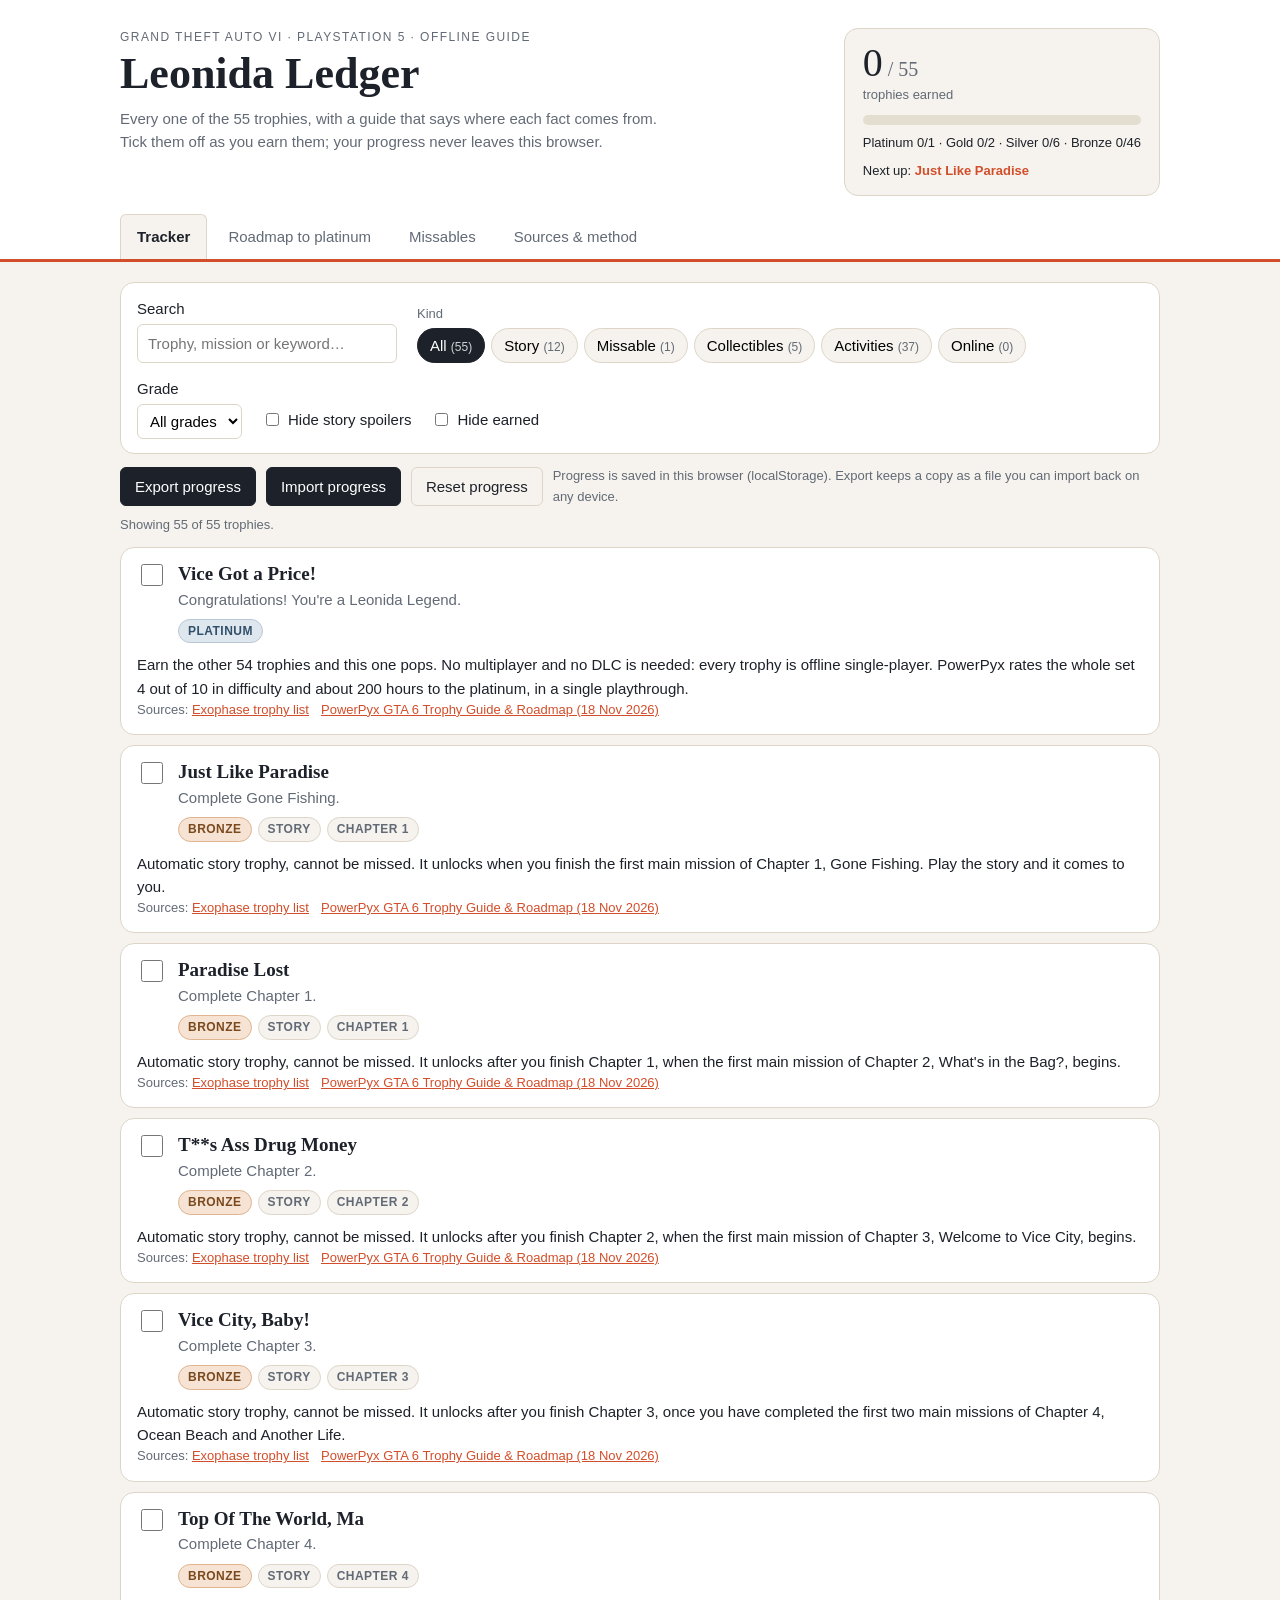
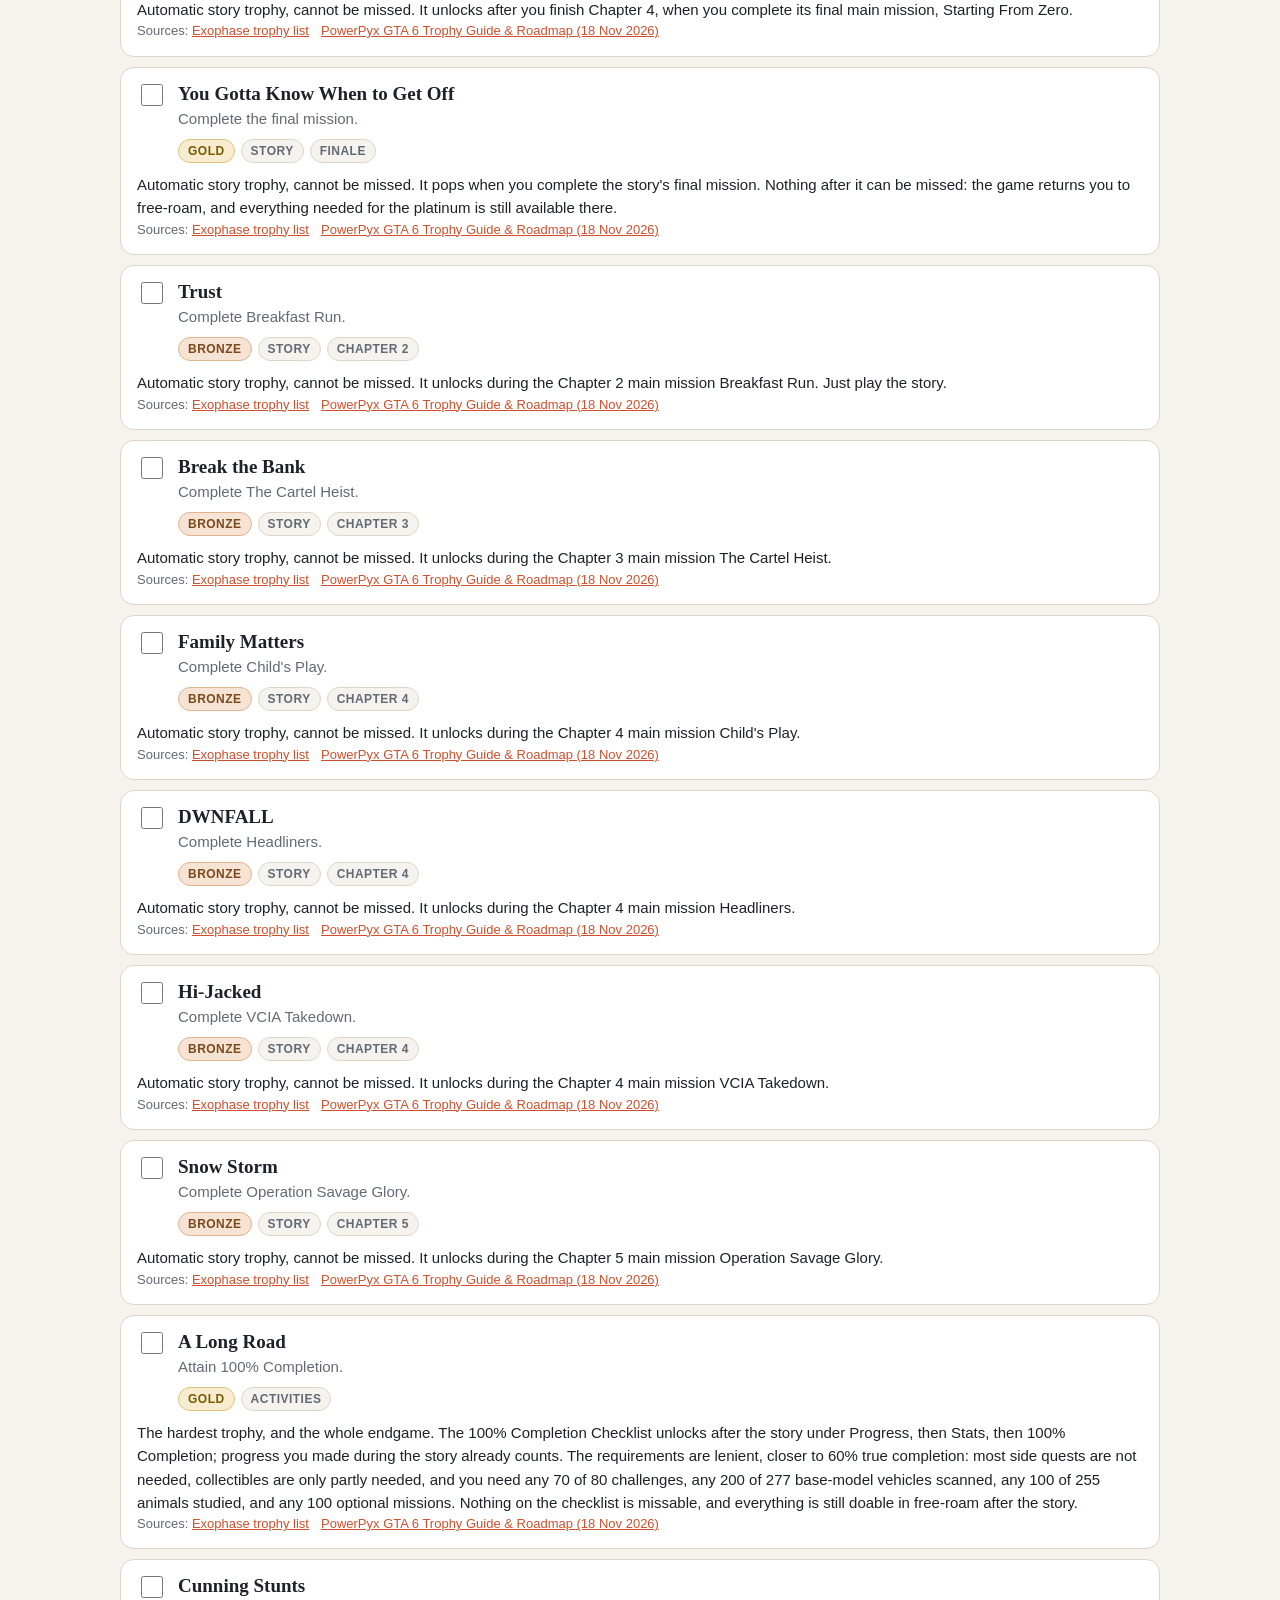
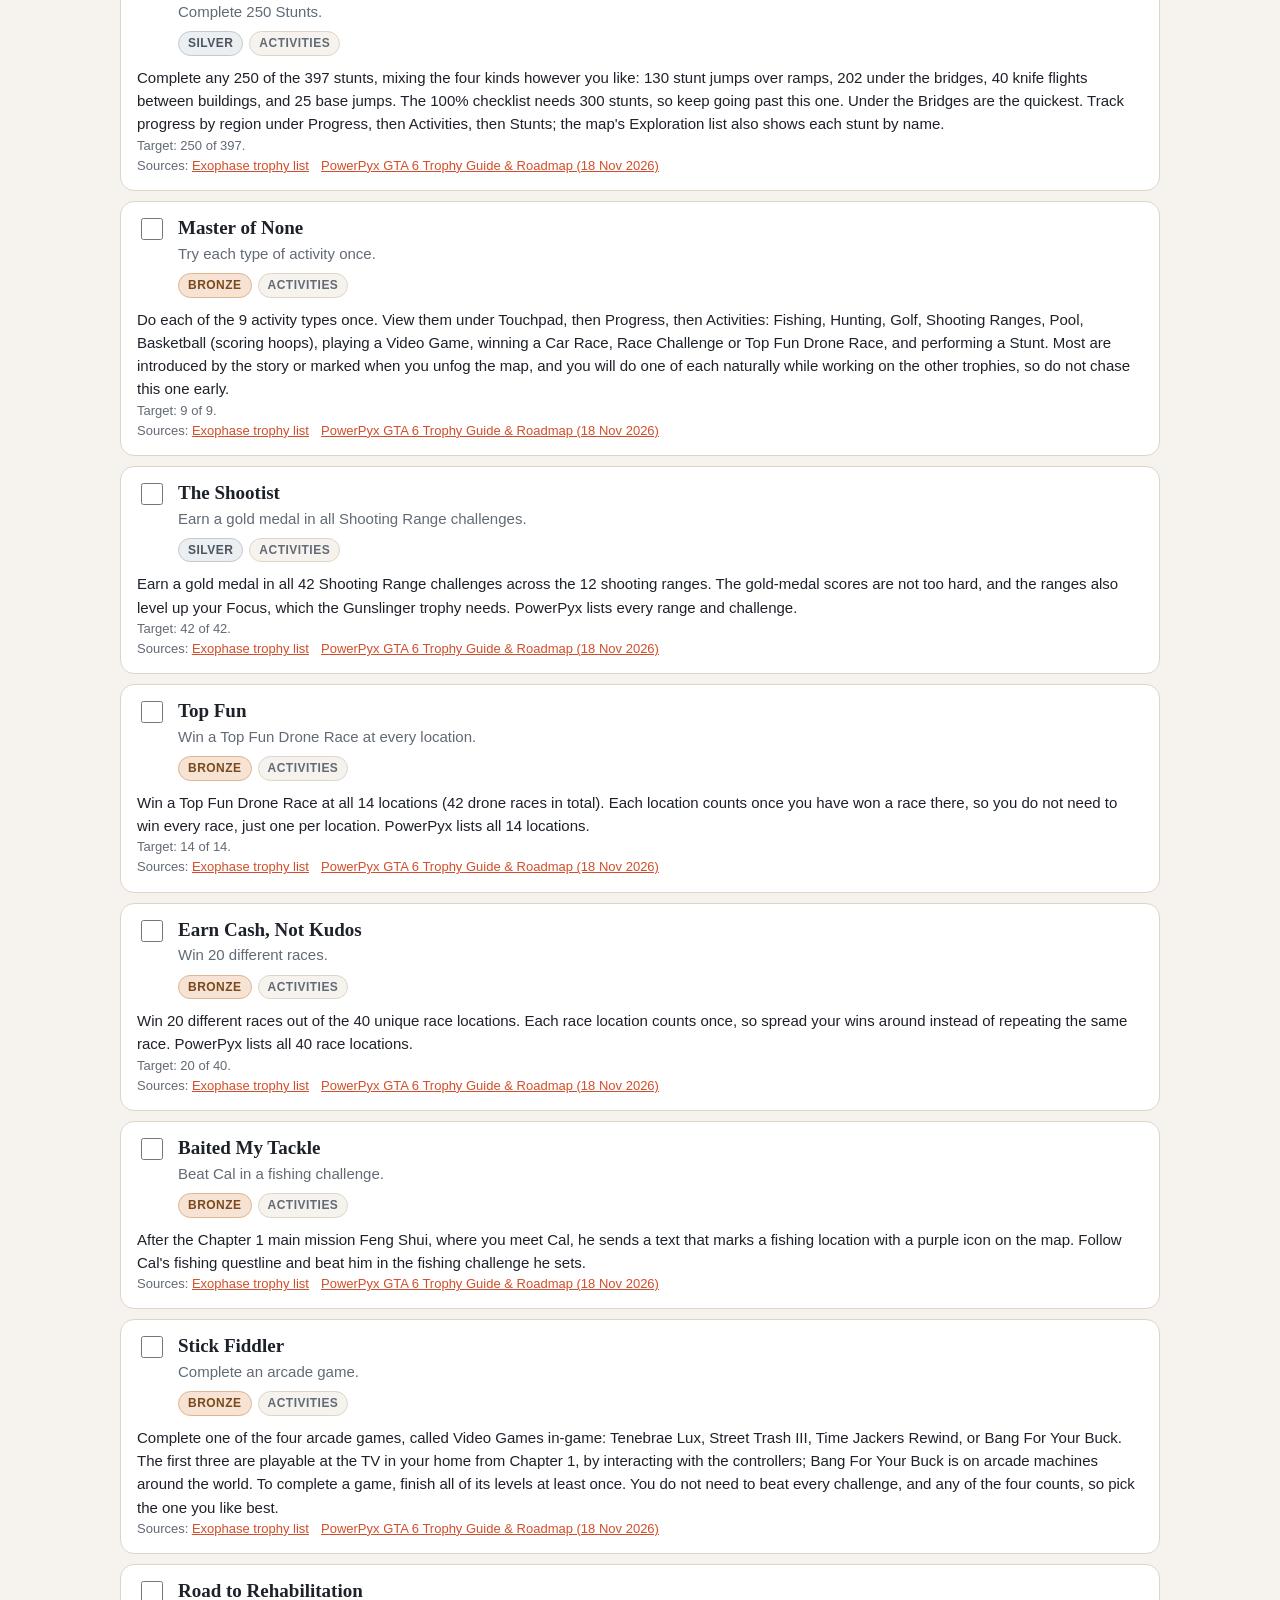
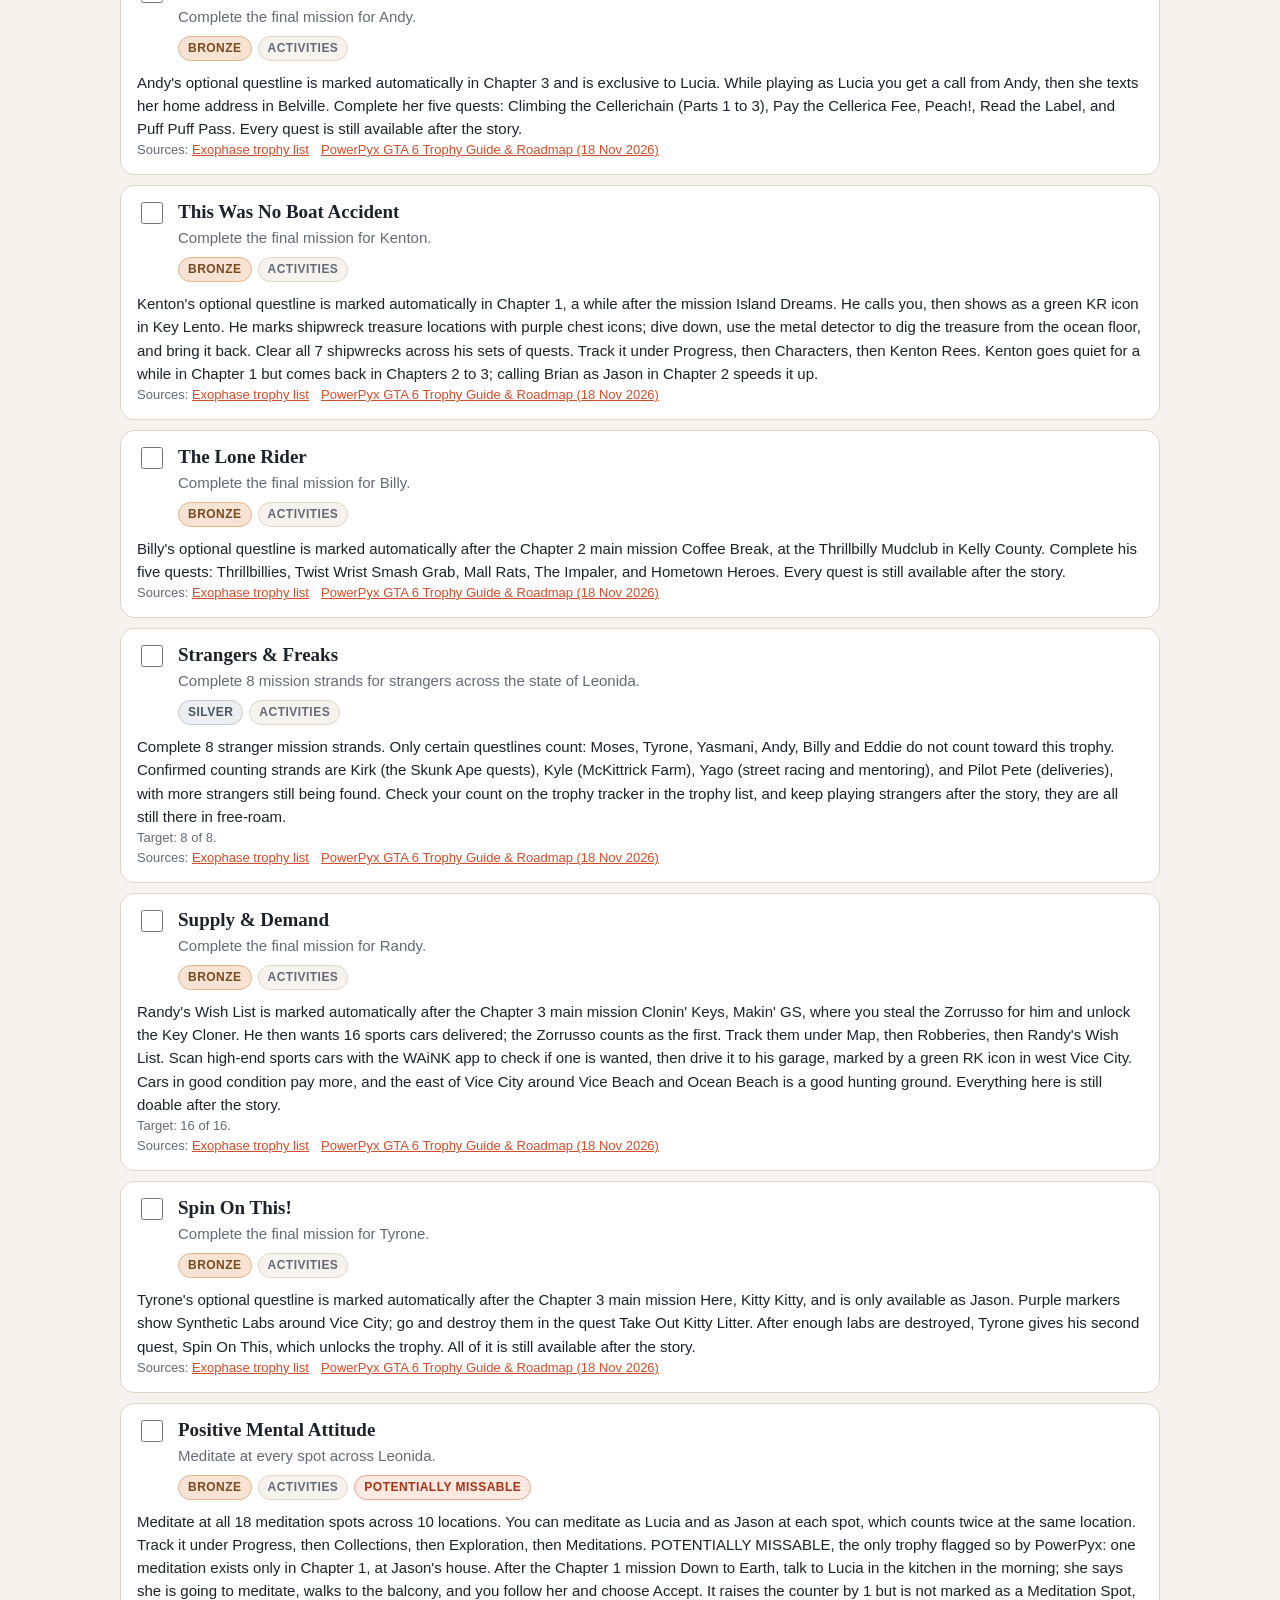
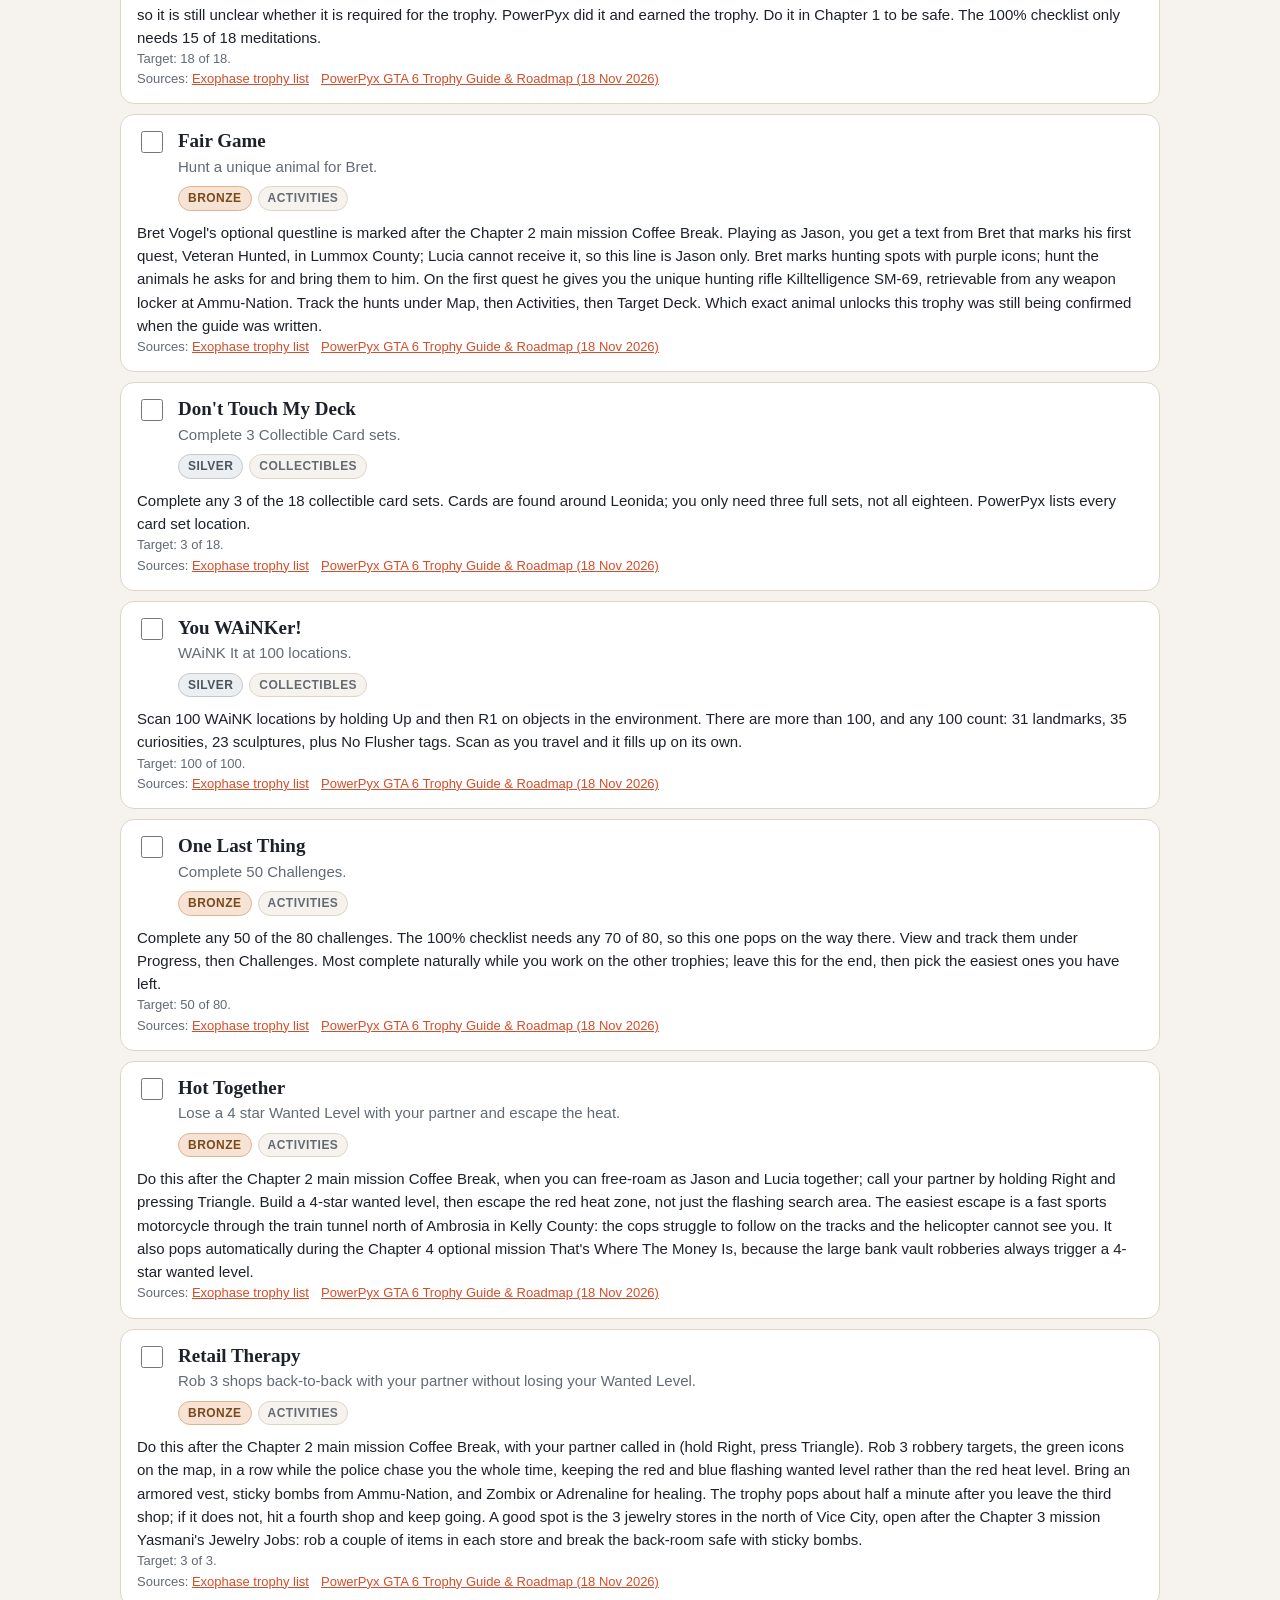
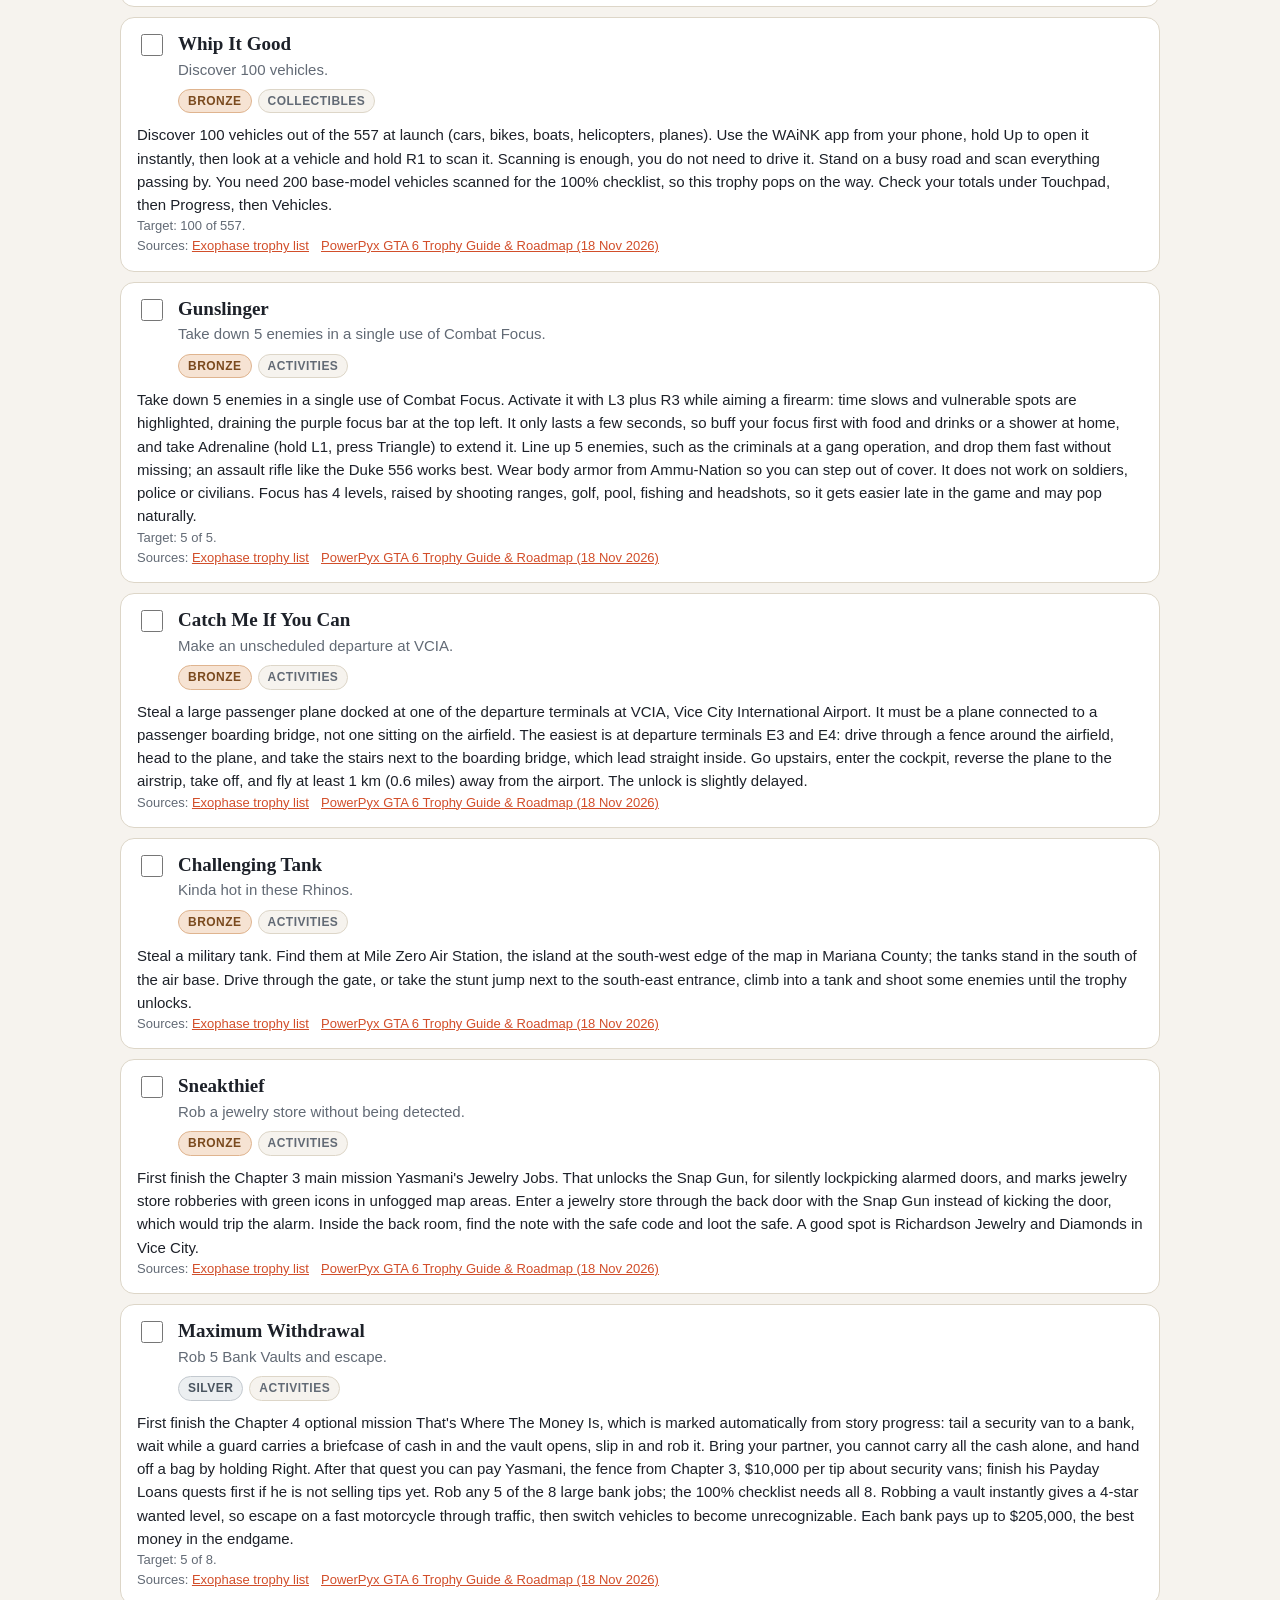
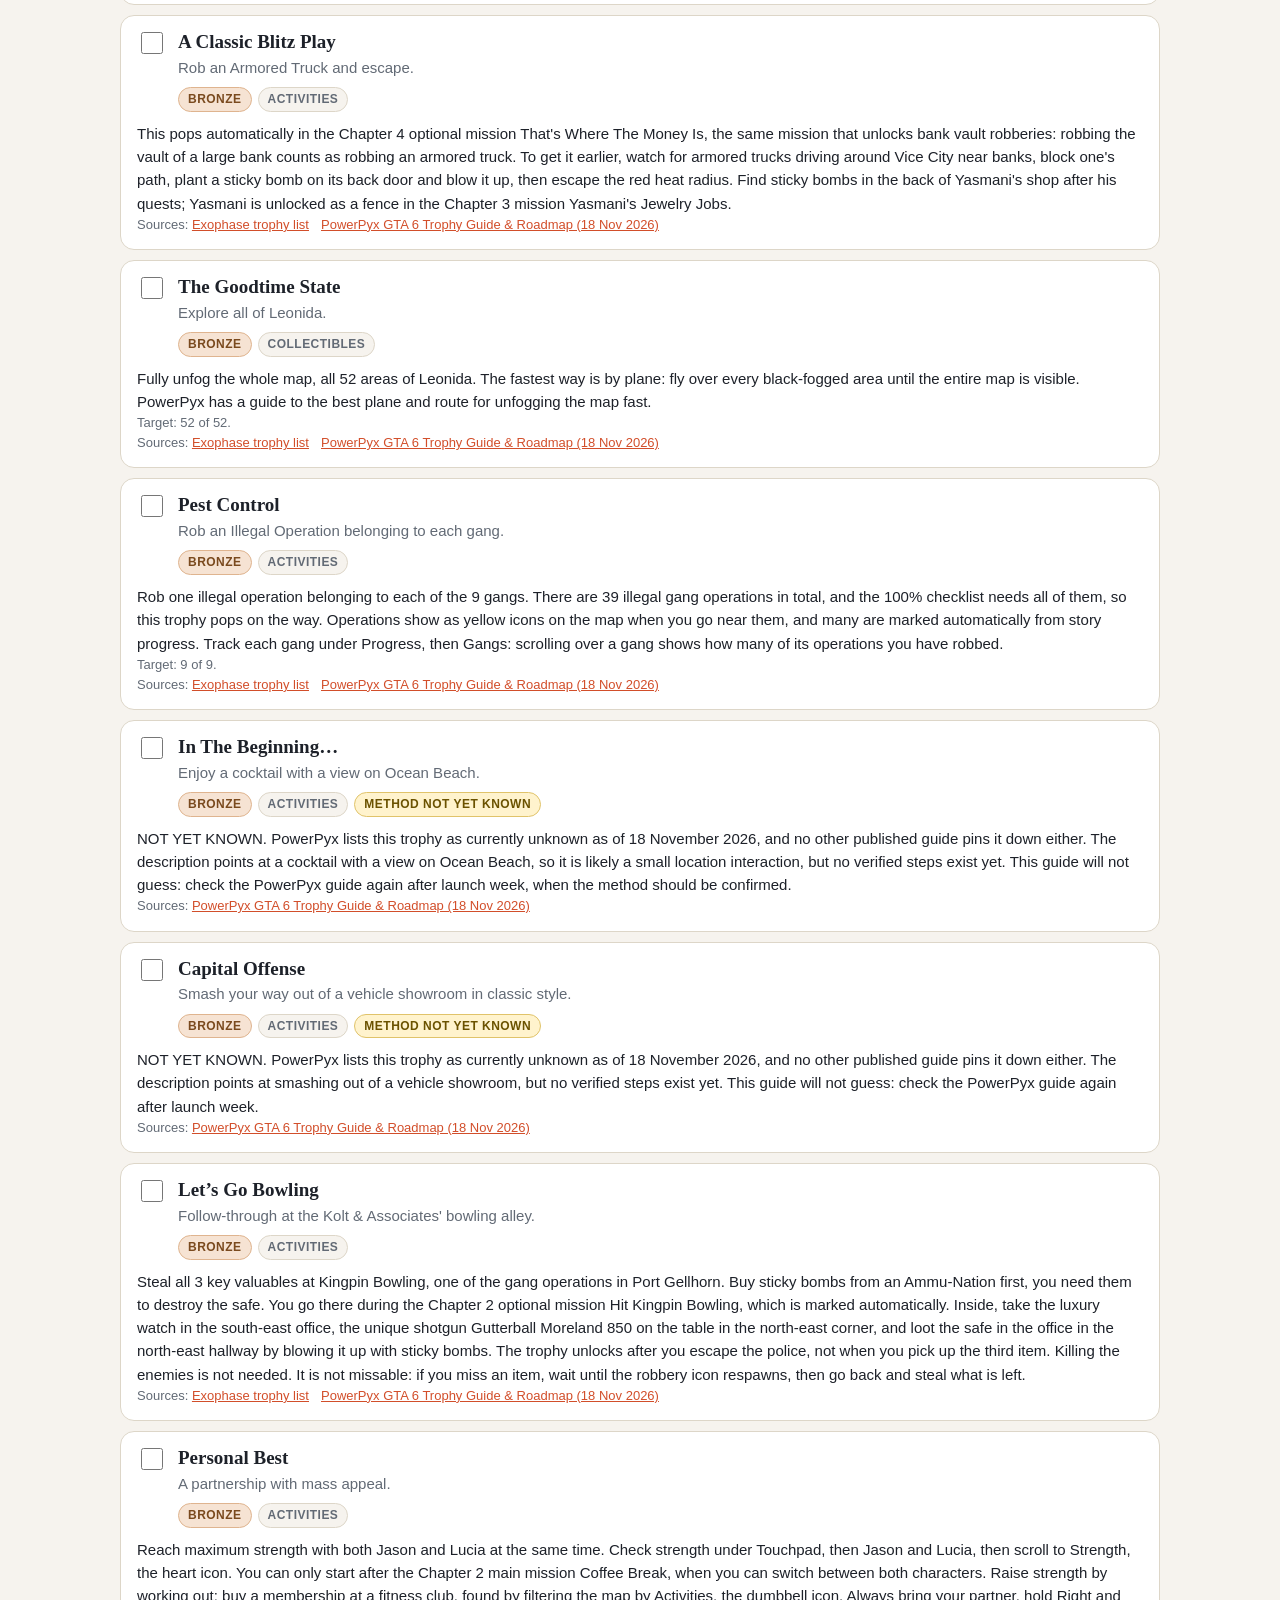
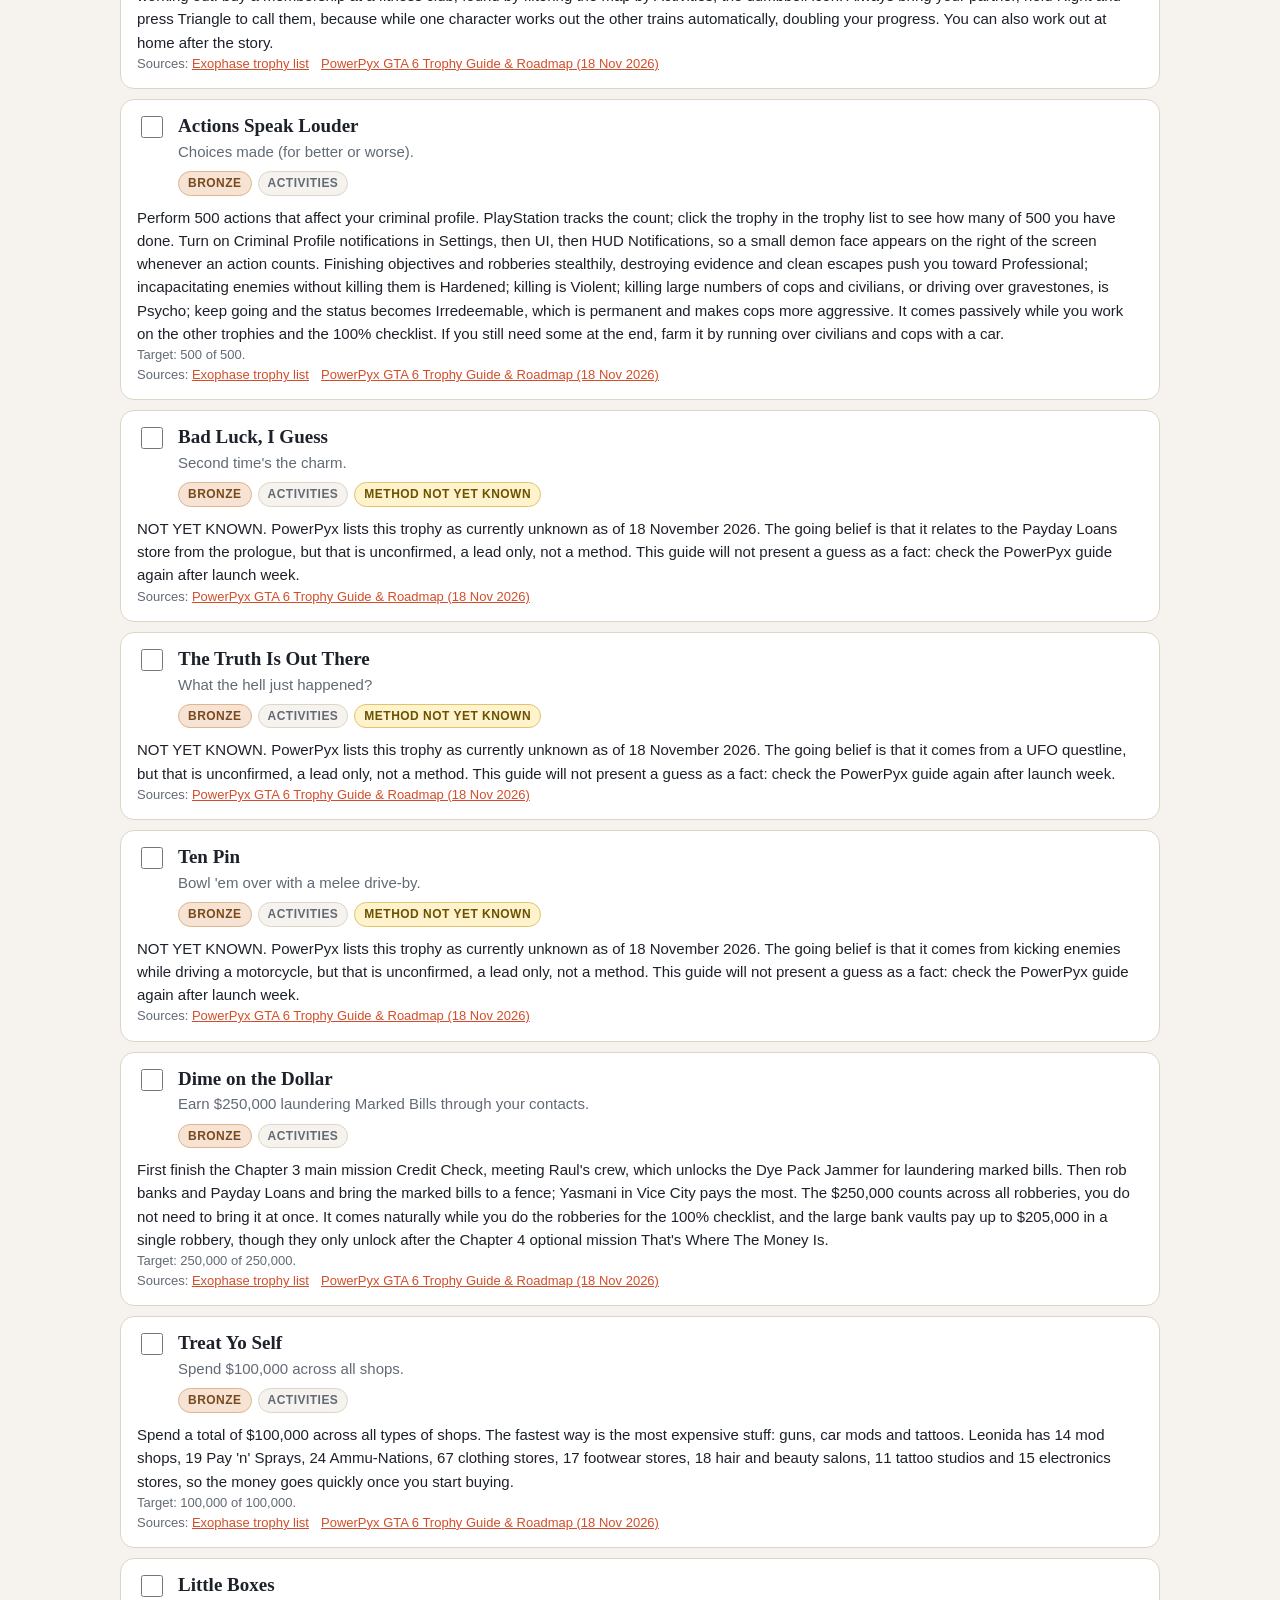
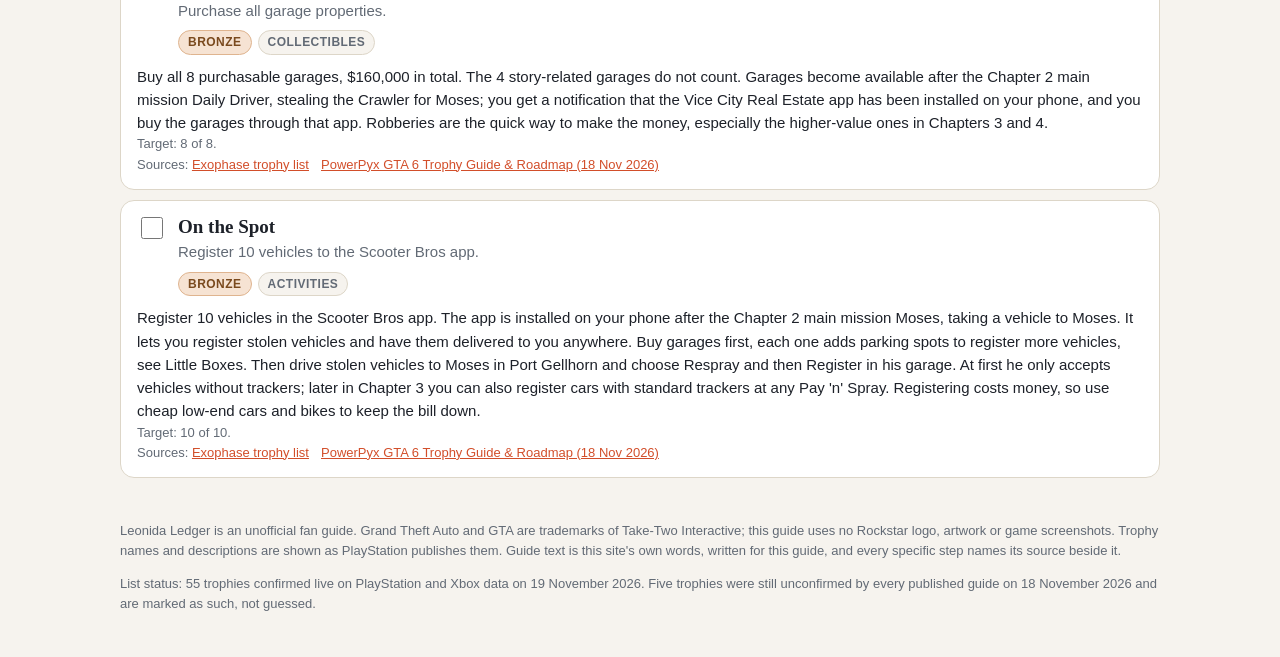
==== app/index.html @ 61e94aa8 "Screenshots (4 real renders), favicon fix, next-up skips platinum" ====
<!doctype html>
<html lang="en">
<head>
<meta charset="utf-8">
<meta name="viewport" content="width=device-width, initial-scale=1">
<title>Leonida Ledger — GTA VI Trophy Guide &amp; Tracker</title>
<meta name="description" content="An offline guide and tracker for all 55 PlayStation 5 trophies of Grand Theft Auto VI: checklist, roadmap to the platinum, missable flags, and a cited guide for every trophy.">
<link rel="icon" href="data:,">
<link rel="stylesheet" href="style.css">
</head>
<body>
<header class="masthead">
  <div class="masthead-inner">
    <div>
      <p class="kicker">Grand Theft Auto VI &middot; PlayStation 5 &middot; Offline guide</p>
      <h1>Leonida Ledger</h1>
      <p class="subtitle">Every one of the 55 trophies, with a guide that says where each fact comes from. Tick them off as you earn them; your progress never leaves this browser.</p>
    </div>
    <div class="progress-card" id="progressCard">
      <p class="big-count"><span id="earnedCount">0</span><span class="of"> / 55</span></p>
      <p class="progress-label">trophies earned</p>
      <div class="progress-bar" role="progressbar" aria-label="Trophies earned"><div class="progress-fill" id="progressFill"></div></div>
      <p class="progress-detail" id="progressDetail">Platinum 0/1 &middot; Gold 0/2 &middot; Silver 0/6 &middot; Bronze 0/46</p>
      <p class="next-up" id="nextUp"></p>
    </div>
  </div>
  <nav class="tabs" aria-label="Guide sections">
    <button type="button" class="tab active" data-tab="tracker">Tracker</button>
    <button type="button" class="tab" data-tab="roadmap">Roadmap to platinum</button>
    <button type="button" class="tab" data-tab="missables">Missables</button>
    <button type="button" class="tab" data-tab="sources">Sources &amp; method</button>
  </nav>
</header>

<main>
  <section id="tab-tracker" class="tab-panel">
    <div class="toolbar">
      <label class="search">Search <input id="search" type="search" placeholder="Trophy, mission or keyword…" autocomplete="off"></label>
      <fieldset class="kind-filters" id="kindFilters" aria-label="Filter by kind">
        <legend>Kind</legend>
        <button type="button" data-kind="all" class="active">All <span class="count" data-count="all"></span></button>
        <button type="button" data-kind="story">Story <span class="count" data-count="story"></span></button>
        <button type="button" data-kind="missable">Missable <span class="count" data-count="missable"></span></button>
        <button type="button" data-kind="collectibles">Collectibles <span class="count" data-count="collectibles"></span></button>
        <button type="button" data-kind="activities">Activities <span class="count" data-count="activities"></span></button>
        <button type="button" data-kind="online">Online <span class="count" data-count="online"></span></button>
      </fieldset>
      <label class="grade-filter">Grade
        <select id="gradeFilter">
          <option value="all">All grades</option>
          <option value="platinum">Platinum</option>
          <option value="gold">Gold</option>
          <option value="silver">Silver</option>
          <option value="bronze">Bronze</option>
        </select>
      </label>
      <label class="spoiler-toggle"><input id="spoilerToggle" type="checkbox"> Hide story spoilers</label>
      <label class="earned-toggle"><input id="hideEarned" type="checkbox"> Hide earned</label>
    </div>
    <div class="save-row">
      <button type="button" id="exportBtn">Export progress</button>
      <label class="import-btn">Import progress <input id="importFile" type="file" accept="application/json,.json"></label>
      <button type="button" id="resetBtn" class="quiet">Reset progress</button>
      <p class="save-note">Progress is saved in this browser (localStorage). Export keeps a copy as a file you can import back on any device.</p>
    </div>
    <p class="results-line" id="resultsLine"></p>
    <ul class="trophy-list" id="trophyList"></ul>
    <p class="empty-note" id="emptyNote" hidden>No trophies match these filters.</p>
  </section>

  <section id="tab-roadmap" class="tab-panel" hidden>
    <div class="roadmap-facts" id="roadmapFacts"></div>
    <ol class="roadmap-steps" id="roadmapSteps"></ol>
    <div class="warnings" id="roadmapWarnings"></div>
  </section>

  <section id="tab-missables" class="tab-panel" hidden>
    <div id="missablesBody"></div>
  </section>

  <section id="tab-sources" class="tab-panel" hidden>
    <div id="sourcesBody"></div>
  </section>
</main>

<footer>
  <p>Leonida Ledger is an unofficial fan guide. Grand Theft Auto and GTA are trademarks of Take-Two Interactive; this guide uses no Rockstar logo, artwork or game screenshots. Trophy names and descriptions are shown as PlayStation publishes them. Guide text is this site's own words, written for this guide, and every specific step names its source beside it.</p>
  <p>List status: 55 trophies confirmed live on PlayStation and Xbox data on 19 November 2026. Five trophies were still unconfirmed by every published guide on 18 November 2026 and are marked as such, not guessed.</p>
</footer>

<script type="module" src="js/main.js"></script>
</body>
</html>
---- app/style.css ----
/* Leonida Ledger: a paper-ledger look of its own. No images, no web fonts, system type only. */
:root {
  --paper: #f6f3ee;
  --card: #ffffff;
  --ink: #1d2129;
  --muted: #626a75;
  --line: #ddd6c8;
  --accent: #d24e2a;
  --accent-soft: #fbe9e2;
  --gold: #b8860b;
  --radius: 6px;
  --radius-lg: 14px;
}
* { box-sizing: border-box; }
body {
  margin: 0;
  background: var(--paper);
  color: var(--ink);
  font-family: -apple-system, "Segoe UI", Roboto, Helvetica, Arial, sans-serif;
  font-size: 15px;
  line-height: 1.55;
}
h1, h2, h3, .serif { font-family: "Iowan Old Style", Palatino, Georgia, "Times New Roman", serif; }
a { color: var(--accent); }
button, select, input { font: inherit; }
button { cursor: pointer; }

/* Masthead */
.masthead { background: var(--card); border-bottom: 3px solid var(--accent); }
.masthead-inner {
  max-width: 1080px; margin: 0 auto; padding: 28px 20px 18px;
  display: flex; gap: 28px; justify-content: space-between; flex-wrap: wrap;
}
.kicker { margin: 0 0 4px; color: var(--muted); font-size: 12px; letter-spacing: .12em; text-transform: uppercase; }
h1 { margin: 0; font-size: 44px; line-height: 1.05; }
.subtitle { max-width: 560px; color: var(--muted); margin: 10px 0 0; }
.progress-card {
  min-width: 260px; background: var(--paper); border: 1px solid var(--line);
  border-radius: var(--radius-lg); padding: 14px 18px;
}
.big-count { font-family: "Iowan Old Style", Palatino, Georgia, serif; font-size: 40px; line-height: 1; margin: 0; }
.big-count .of { font-size: 20px; color: var(--muted); }
.progress-label { margin: 2px 0 10px; color: var(--muted); font-size: 13px; }
.progress-bar { height: 10px; background: #e4ded1; border-radius: 5px; overflow: hidden; }
.progress-fill { height: 100%; width: 0%; background: var(--accent); transition: width .25s; }
.progress-detail { margin: 8px 0 0; font-size: 13px; }
.next-up { margin: 8px 0 0; font-size: 13px; }
.next-up strong { color: var(--accent); }

/* Tabs */
.tabs { max-width: 1080px; margin: 0 auto; padding: 0 20px; display: flex; gap: 4px; }
.tab {
  border: 1px solid transparent; border-bottom: none; background: transparent;
  padding: 10px 16px; border-radius: var(--radius) var(--radius) 0 0; color: var(--muted);
}
.tab.active { background: var(--paper); border-color: var(--line); color: var(--ink); font-weight: 700; }

main { max-width: 1080px; margin: 0 auto; padding: 20px; }
.tab-panel[hidden] { display: none; }

/* Toolbar */
.toolbar {
  display: flex; flex-wrap: wrap; gap: 14px 20px; align-items: flex-end;
  background: var(--card); border: 1px solid var(--line); border-radius: var(--radius-lg);
  padding: 14px 16px; margin-bottom: 12px;
}
.search input { display: block; width: 260px; max-width: 100%; padding: 7px 10px; border: 1px solid var(--line); border-radius: var(--radius); margin-top: 4px; }
.kind-filters { border: none; padding: 0; margin: 0; display: flex; flex-wrap: wrap; gap: 6px; align-items: center; }
.kind-filters legend { font-size: 13px; color: var(--muted); padding: 0; margin-bottom: 4px; }
.kind-filters button {
  border: 1px solid var(--line); background: var(--paper); border-radius: 999px; padding: 5px 12px;
}
.kind-filters button.active { background: var(--ink); color: #fff; border-color: var(--ink); }
.kind-filters .count { color: var(--muted); font-size: 12px; }
.kind-filters button.active .count { color: #cfd3d8; }
.grade-filter select { display: block; margin-top: 4px; padding: 7px 8px; border: 1px solid var(--line); border-radius: var(--radius); background: #fff; }
.spoiler-toggle, .earned-toggle { display: flex; gap: 6px; align-items: center; padding-bottom: 8px; }

.save-row { display: flex; flex-wrap: wrap; gap: 10px; align-items: center; margin-bottom: 8px; }
.save-row button, .import-btn {
  border: 1px solid var(--ink); background: var(--ink); color: #fff; border-radius: var(--radius); padding: 7px 14px;
}
.save-row button.quiet { background: transparent; color: var(--ink); border-color: var(--line); }
.import-btn input { display: none; }
.save-note { margin: 0; color: var(--muted); font-size: 13px; flex: 1 1 260px; }
.results-line { color: var(--muted); font-size: 13px; margin: 6px 0 12px; }
.empty-note { color: var(--muted); }

/* Trophy list */
.trophy-list { list-style: none; margin: 0; padding: 0; display: grid; gap: 10px; }
.trophy {
  background: var(--card); border: 1px solid var(--line); border-radius: var(--radius-lg);
  padding: 14px 16px;
}
.trophy.earned { border-left: 5px solid var(--accent); }
.trophy-head { display: flex; gap: 12px; align-items: flex-start; }
.trophy-check { width: 22px; height: 22px; margin-top: 2px; accent-color: var(--accent); flex: none; }
.trophy-title { flex: 1; min-width: 0; }
.trophy-name { font-family: "Iowan Old Style", Palatino, Georgia, serif; font-size: 19px; margin: 0; line-height: 1.25; }
.trophy-name .hidden-note { color: var(--muted); font-size: 14px; }
.trophy-desc { margin: 2px 0 0; color: var(--muted); }
.trophy-meta { display: flex; flex-wrap: wrap; gap: 6px; margin-top: 8px; }
.chip {
  font-size: 12px; font-weight: 700; letter-spacing: .04em; text-transform: uppercase;
  border-radius: 999px; padding: 2px 9px; border: 1px solid var(--line); color: var(--muted); background: var(--paper);
}
.chip.platinum { background: #dfe7ee; border-color: #b9c7d4; color: #33506b; }
.chip.gold { background: #f7ecd0; border-color: #dcc27a; color: #7a5b00; }
.chip.silver { background: #eceff1; border-color: #c3c9cf; color: #4a5560; }
.chip.bronze { background: #f6e3d3; border-color: #dfb48f; color: #7a4a1e; }
.chip.missable { background: #fbe9e2; border-color: #e8a58f; color: #a83214; }
.chip.unknown { background: #fff3cd; border-color: #e0c36a; color: #6b5200; }
.chip.earned-chip { background: var(--accent-soft); border-color: var(--accent); color: var(--accent); }
.trophy-guide { margin: 10px 0 0; }
.trophy-guide p { margin: 0; }
.trophy-target { margin: 8px 0 0; font-size: 13px; color: var(--muted); }
.trophy-sources { margin: 10px 0 0; font-size: 13px; color: var(--muted); }
.trophy-sources a { margin-right: 12px; }
details.guide-detail { margin-top: 10px; }
details.guide-detail summary { cursor: pointer; color: var(--accent); font-weight: 700; }

/* Roadmap */
.roadmap-facts {
  display: grid; grid-template-columns: repeat(auto-fill, minmax(220px, 1fr)); gap: 10px; margin-bottom: 18px;
}
.fact { background: var(--card); border: 1px solid var(--line); border-radius: var(--radius); padding: 10px 14px; }
.fact dt { font-size: 12px; text-transform: uppercase; letter-spacing: .08em; color: var(--muted); }
.fact dd { margin: 2px 0 0; font-weight: 700; }
.fact .src { font-size: 12px; color: var(--muted); font-weight: 400; }
.roadmap-steps { list-style: none; margin: 0; padding: 0; display: grid; gap: 14px; }
.roadmap-step {
  background: var(--card); border: 1px solid var(--line); border-left: 5px solid var(--accent);
  border-radius: var(--radius-lg); padding: 16px 18px;
}
.roadmap-step h3 { margin: 0 0 4px; font-size: 21px; }
.step-hours { color: var(--muted); font-size: 13px; margin: 0 0 8px; }
.step-trophies { font-size: 13px; color: var(--muted); margin: 10px 0 0; }
.warnings { background: #fff8e6; border: 1px solid #e0c36a; border-radius: var(--radius-lg); padding: 14px 18px; margin-top: 18px; }
.warnings h3 { margin: 0 0 8px; }
.warnings ul { margin: 0; padding-left: 20px; }
.warnings li { margin-bottom: 6px; }
.section-note { color: var(--muted); font-size: 13px; }

/* Missables + sources */
.missable-card, .source-card {
  background: var(--card); border: 1px solid var(--line); border-radius: var(--radius-lg);
  padding: 16px 18px; margin-bottom: 14px;
}
.missable-card.flagged { border-left: 5px solid var(--accent); }
.missable-card h2, .source-card h2 { margin: 0 0 6px; font-size: 22px; }
.source-list { margin: 8px 0; padding-left: 20px; }
footer { max-width: 1080px; margin: 0 auto; padding: 10px 20px 30px; color: var(--muted); font-size: 13px; }
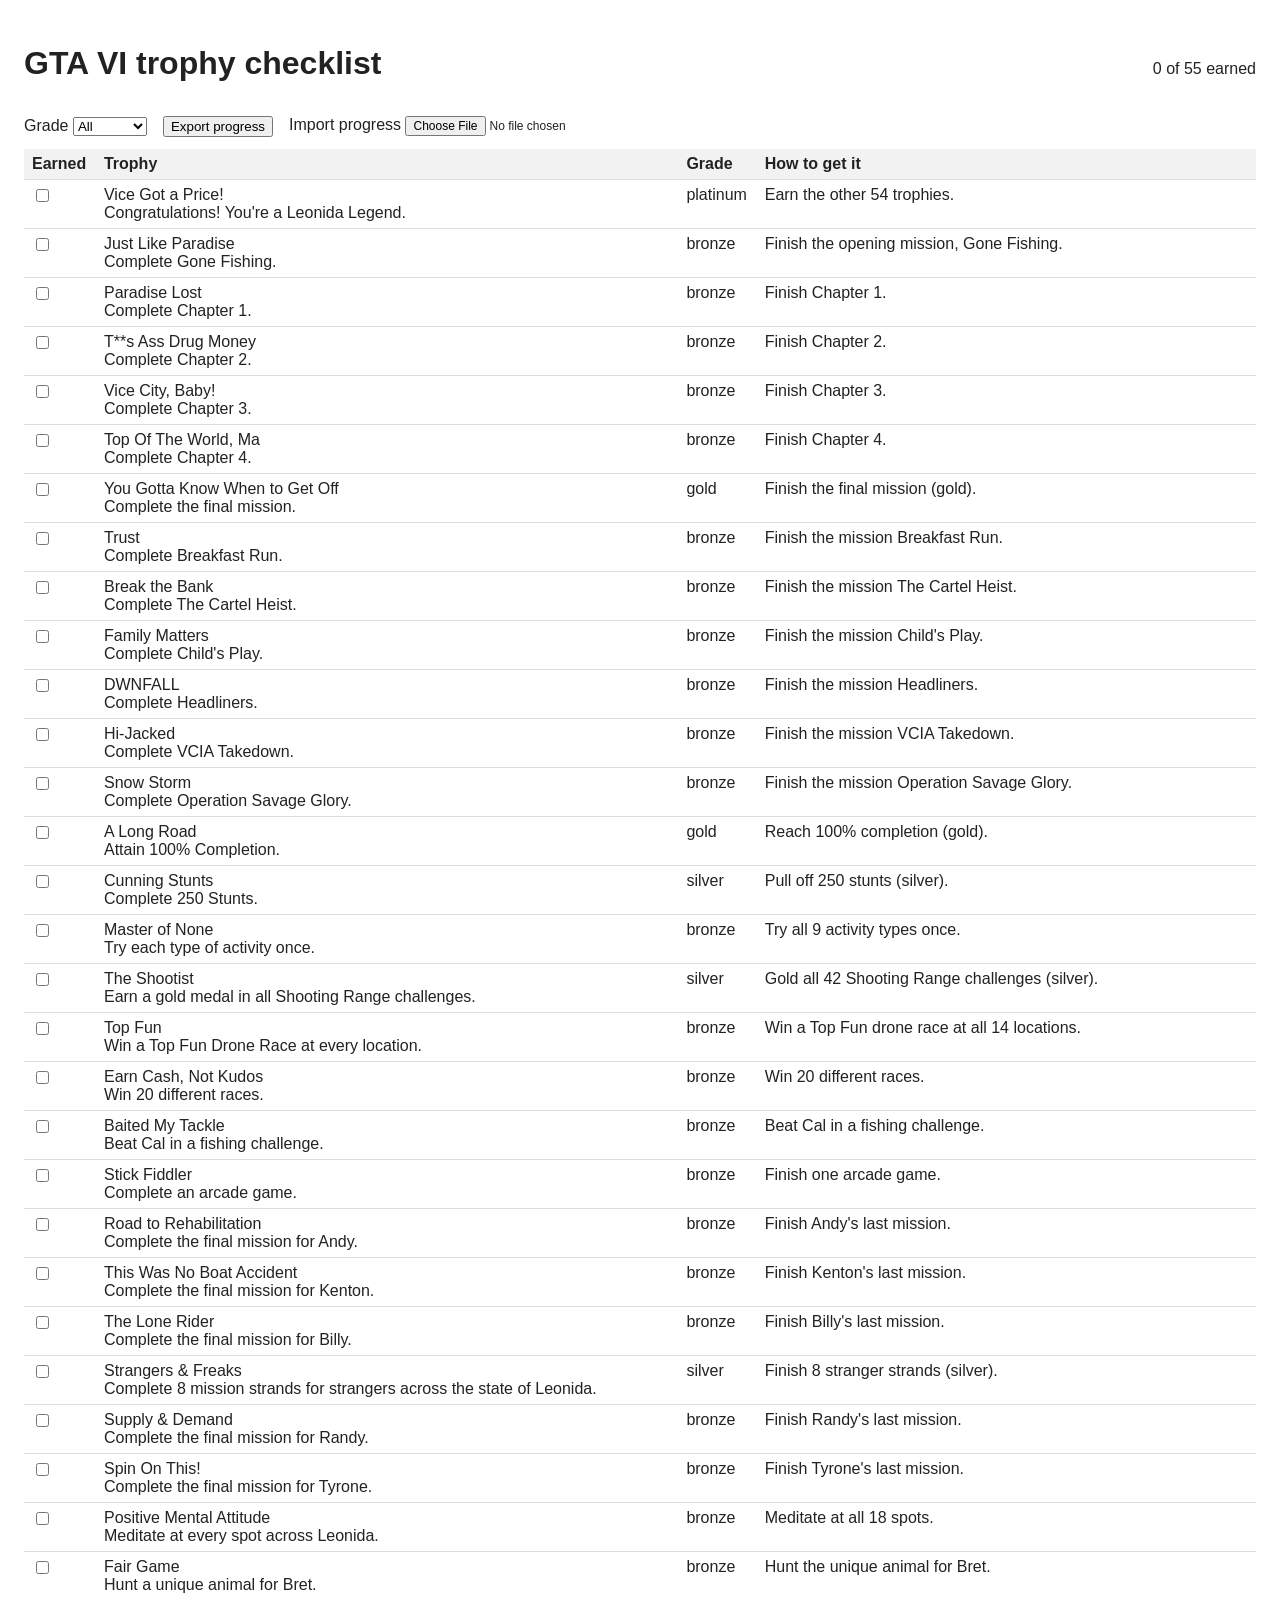
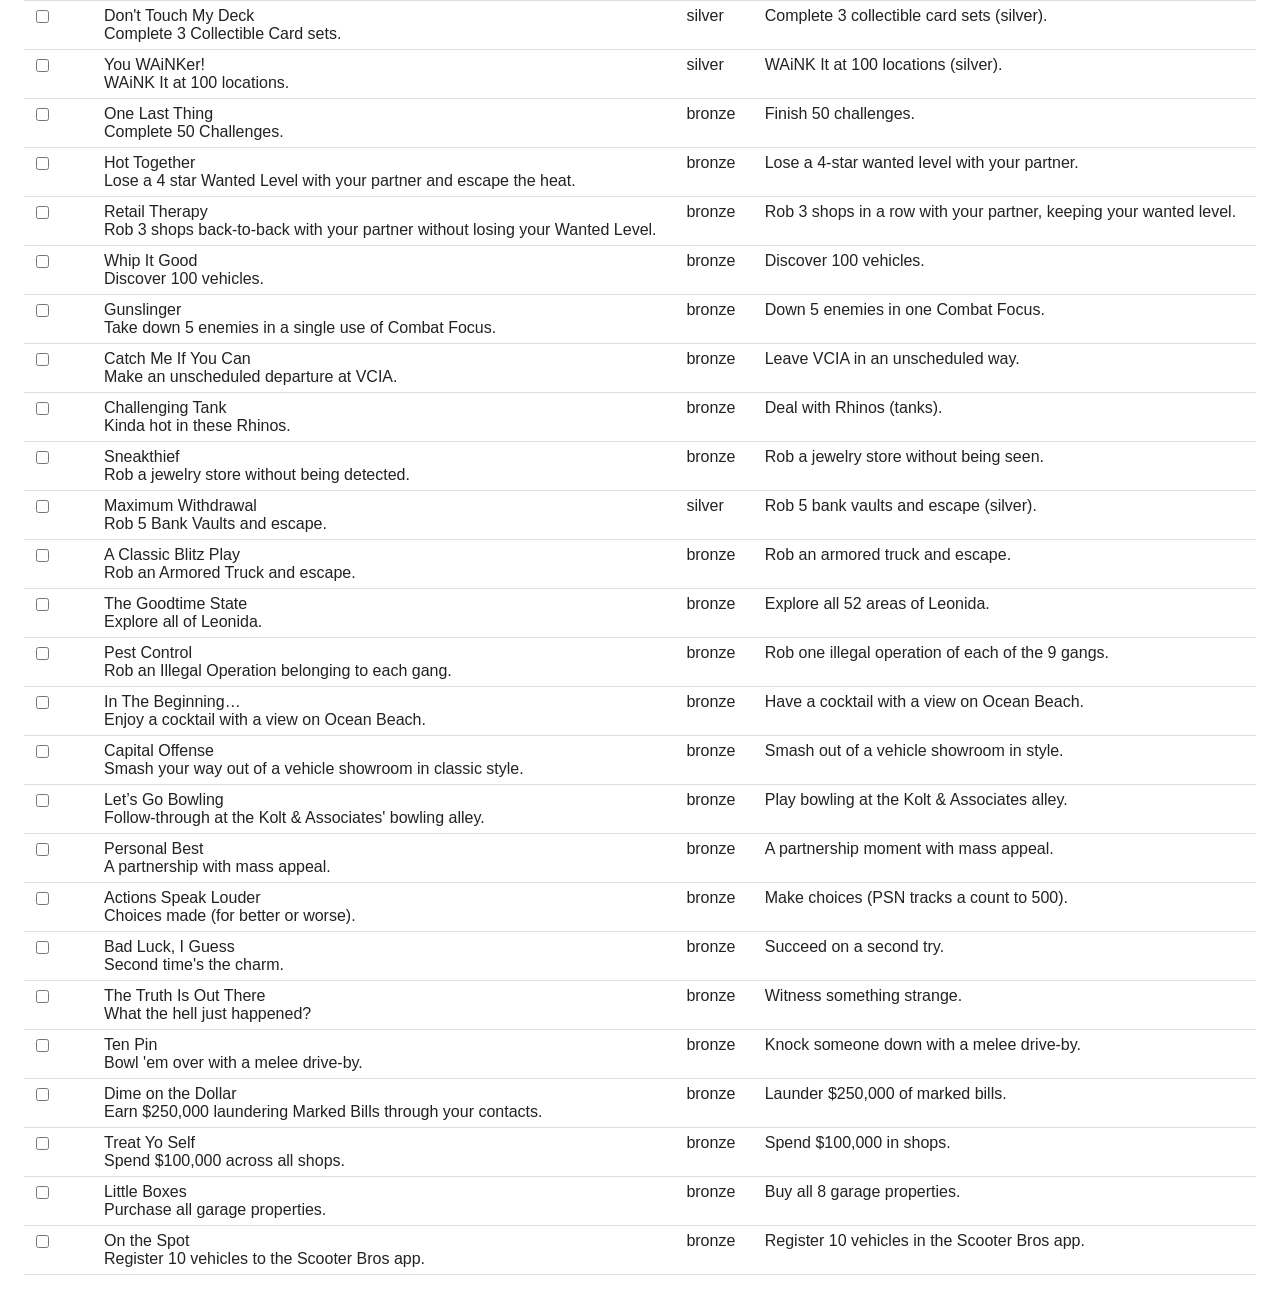
==== commit 85590425: "Reset to kit starter for recorded rebuild" ====
--- a/app/index.html
+++ b/app/index.html
@@ -3,91 +3,23 @@
 <head>
 <meta charset="utf-8">
 <meta name="viewport" content="width=device-width, initial-scale=1">
-<title>Leonida Ledger — GTA VI Trophy Guide &amp; Tracker</title>
-<meta name="description" content="An offline guide and tracker for all 55 PlayStation 5 trophies of Grand Theft Auto VI: checklist, roadmap to the platinum, missable flags, and a cited guide for every trophy.">
-<link rel="icon" href="data:,">
+<title>GTA VI trophy checklist</title>
 <link rel="stylesheet" href="style.css">
 </head>
 <body>
-<header class="masthead">
-  <div class="masthead-inner">
-    <div>
-      <p class="kicker">Grand Theft Auto VI &middot; PlayStation 5 &middot; Offline guide</p>
-      <h1>Leonida Ledger</h1>
-      <p class="subtitle">Every one of the 55 trophies, with a guide that says where each fact comes from. Tick them off as you earn them; your progress never leaves this browser.</p>
-    </div>
-    <div class="progress-card" id="progressCard">
-      <p class="big-count"><span id="earnedCount">0</span><span class="of"> / 55</span></p>
-      <p class="progress-label">trophies earned</p>
-      <div class="progress-bar" role="progressbar" aria-label="Trophies earned"><div class="progress-fill" id="progressFill"></div></div>
-      <p class="progress-detail" id="progressDetail">Platinum 0/1 &middot; Gold 0/2 &middot; Silver 0/6 &middot; Bronze 0/46</p>
-      <p class="next-up" id="nextUp"></p>
-    </div>
-  </div>
-  <nav class="tabs" aria-label="Guide sections">
-    <button type="button" class="tab active" data-tab="tracker">Tracker</button>
-    <button type="button" class="tab" data-tab="roadmap">Roadmap to platinum</button>
-    <button type="button" class="tab" data-tab="missables">Missables</button>
-    <button type="button" class="tab" data-tab="sources">Sources &amp; method</button>
-  </nav>
+<header>
+  <h1>GTA VI trophy checklist</h1>
+  <p id="progress">0 of 55 earned</p>
 </header>
-
-<main>
-  <section id="tab-tracker" class="tab-panel">
-    <div class="toolbar">
-      <label class="search">Search <input id="search" type="search" placeholder="Trophy, mission or keyword…" autocomplete="off"></label>
-      <fieldset class="kind-filters" id="kindFilters" aria-label="Filter by kind">
-        <legend>Kind</legend>
-        <button type="button" data-kind="all" class="active">All <span class="count" data-count="all"></span></button>
-        <button type="button" data-kind="story">Story <span class="count" data-count="story"></span></button>
-        <button type="button" data-kind="missable">Missable <span class="count" data-count="missable"></span></button>
-        <button type="button" data-kind="collectibles">Collectibles <span class="count" data-count="collectibles"></span></button>
-        <button type="button" data-kind="activities">Activities <span class="count" data-count="activities"></span></button>
-        <button type="button" data-kind="online">Online <span class="count" data-count="online"></span></button>
-      </fieldset>
-      <label class="grade-filter">Grade
-        <select id="gradeFilter">
-          <option value="all">All grades</option>
-          <option value="platinum">Platinum</option>
-          <option value="gold">Gold</option>
-          <option value="silver">Silver</option>
-          <option value="bronze">Bronze</option>
-        </select>
-      </label>
-      <label class="spoiler-toggle"><input id="spoilerToggle" type="checkbox"> Hide story spoilers</label>
-      <label class="earned-toggle"><input id="hideEarned" type="checkbox"> Hide earned</label>
-    </div>
-    <div class="save-row">
-      <button type="button" id="exportBtn">Export progress</button>
-      <label class="import-btn">Import progress <input id="importFile" type="file" accept="application/json,.json"></label>
-      <button type="button" id="resetBtn" class="quiet">Reset progress</button>
-      <p class="save-note">Progress is saved in this browser (localStorage). Export keeps a copy as a file you can import back on any device.</p>
-    </div>
-    <p class="results-line" id="resultsLine"></p>
-    <ul class="trophy-list" id="trophyList"></ul>
-    <p class="empty-note" id="emptyNote" hidden>No trophies match these filters.</p>
-  </section>
-
-  <section id="tab-roadmap" class="tab-panel" hidden>
-    <div class="roadmap-facts" id="roadmapFacts"></div>
-    <ol class="roadmap-steps" id="roadmapSteps"></ol>
-    <div class="warnings" id="roadmapWarnings"></div>
-  </section>
-
-  <section id="tab-missables" class="tab-panel" hidden>
-    <div id="missablesBody"></div>
-  </section>
-
-  <section id="tab-sources" class="tab-panel" hidden>
-    <div id="sourcesBody"></div>
-  </section>
-</main>
-
-<footer>
-  <p>Leonida Ledger is an unofficial fan guide. Grand Theft Auto and GTA are trademarks of Take-Two Interactive; this guide uses no Rockstar logo, artwork or game screenshots. Trophy names and descriptions are shown as PlayStation publishes them. Guide text is this site's own words, written for this guide, and every specific step names its source beside it.</p>
-  <p>List status: 55 trophies confirmed live on PlayStation and Xbox data on 19 November 2026. Five trophies were still unconfirmed by every published guide on 18 November 2026 and are marked as such, not guessed.</p>
-</footer>
-
-<script type="module" src="js/main.js"></script>
+<div class="controls">
+  <label>Grade <select id="grade"><option value="all">All</option><option value="platinum">Platinum</option><option value="gold">Gold</option><option value="silver">Silver</option><option value="bronze">Bronze</option></select></label>
+  <button id="export" type="button">Export progress</button>
+  <label class="import">Import progress <input id="import" type="file" accept="application/json"></label>
+</div>
+<table>
+  <thead><tr><th>Earned</th><th>Trophy</th><th>Grade</th><th>How to get it</th></tr></thead>
+  <tbody id="rows"></tbody>
+</table>
+<script type="module" src="app.js"></script>
 </body>
 </html>
--- a/app/style.css
+++ b/app/style.css
@@ -1,152 +1,7 @@
-/* Leonida Ledger: a paper-ledger look of its own. No images, no web fonts, system type only. */
-:root {
-  --paper: #f6f3ee;
-  --card: #ffffff;
-  --ink: #1d2129;
-  --muted: #626a75;
-  --line: #ddd6c8;
-  --accent: #d24e2a;
-  --accent-soft: #fbe9e2;
-  --gold: #b8860b;
-  --radius: 6px;
-  --radius-lg: 14px;
-}
-* { box-sizing: border-box; }
-body {
-  margin: 0;
-  background: var(--paper);
-  color: var(--ink);
-  font-family: -apple-system, "Segoe UI", Roboto, Helvetica, Arial, sans-serif;
-  font-size: 15px;
-  line-height: 1.55;
-}
-h1, h2, h3, .serif { font-family: "Iowan Old Style", Palatino, Georgia, "Times New Roman", serif; }
-a { color: var(--accent); }
-button, select, input { font: inherit; }
-button { cursor: pointer; }
-
-/* Masthead */
-.masthead { background: var(--card); border-bottom: 3px solid var(--accent); }
-.masthead-inner {
-  max-width: 1080px; margin: 0 auto; padding: 28px 20px 18px;
-  display: flex; gap: 28px; justify-content: space-between; flex-wrap: wrap;
-}
-.kicker { margin: 0 0 4px; color: var(--muted); font-size: 12px; letter-spacing: .12em; text-transform: uppercase; }
-h1 { margin: 0; font-size: 44px; line-height: 1.05; }
-.subtitle { max-width: 560px; color: var(--muted); margin: 10px 0 0; }
-.progress-card {
-  min-width: 260px; background: var(--paper); border: 1px solid var(--line);
-  border-radius: var(--radius-lg); padding: 14px 18px;
-}
-.big-count { font-family: "Iowan Old Style", Palatino, Georgia, serif; font-size: 40px; line-height: 1; margin: 0; }
-.big-count .of { font-size: 20px; color: var(--muted); }
-.progress-label { margin: 2px 0 10px; color: var(--muted); font-size: 13px; }
-.progress-bar { height: 10px; background: #e4ded1; border-radius: 5px; overflow: hidden; }
-.progress-fill { height: 100%; width: 0%; background: var(--accent); transition: width .25s; }
-.progress-detail { margin: 8px 0 0; font-size: 13px; }
-.next-up { margin: 8px 0 0; font-size: 13px; }
-.next-up strong { color: var(--accent); }
-
-/* Tabs */
-.tabs { max-width: 1080px; margin: 0 auto; padding: 0 20px; display: flex; gap: 4px; }
-.tab {
-  border: 1px solid transparent; border-bottom: none; background: transparent;
-  padding: 10px 16px; border-radius: var(--radius) var(--radius) 0 0; color: var(--muted);
-}
-.tab.active { background: var(--paper); border-color: var(--line); color: var(--ink); font-weight: 700; }
-
-main { max-width: 1080px; margin: 0 auto; padding: 20px; }
-.tab-panel[hidden] { display: none; }
-
-/* Toolbar */
-.toolbar {
-  display: flex; flex-wrap: wrap; gap: 14px 20px; align-items: flex-end;
-  background: var(--card); border: 1px solid var(--line); border-radius: var(--radius-lg);
-  padding: 14px 16px; margin-bottom: 12px;
-}
-.search input { display: block; width: 260px; max-width: 100%; padding: 7px 10px; border: 1px solid var(--line); border-radius: var(--radius); margin-top: 4px; }
-.kind-filters { border: none; padding: 0; margin: 0; display: flex; flex-wrap: wrap; gap: 6px; align-items: center; }
-.kind-filters legend { font-size: 13px; color: var(--muted); padding: 0; margin-bottom: 4px; }
-.kind-filters button {
-  border: 1px solid var(--line); background: var(--paper); border-radius: 999px; padding: 5px 12px;
-}
-.kind-filters button.active { background: var(--ink); color: #fff; border-color: var(--ink); }
-.kind-filters .count { color: var(--muted); font-size: 12px; }
-.kind-filters button.active .count { color: #cfd3d8; }
-.grade-filter select { display: block; margin-top: 4px; padding: 7px 8px; border: 1px solid var(--line); border-radius: var(--radius); background: #fff; }
-.spoiler-toggle, .earned-toggle { display: flex; gap: 6px; align-items: center; padding-bottom: 8px; }
-
-.save-row { display: flex; flex-wrap: wrap; gap: 10px; align-items: center; margin-bottom: 8px; }
-.save-row button, .import-btn {
-  border: 1px solid var(--ink); background: var(--ink); color: #fff; border-radius: var(--radius); padding: 7px 14px;
-}
-.save-row button.quiet { background: transparent; color: var(--ink); border-color: var(--line); }
-.import-btn input { display: none; }
-.save-note { margin: 0; color: var(--muted); font-size: 13px; flex: 1 1 260px; }
-.results-line { color: var(--muted); font-size: 13px; margin: 6px 0 12px; }
-.empty-note { color: var(--muted); }
-
-/* Trophy list */
-.trophy-list { list-style: none; margin: 0; padding: 0; display: grid; gap: 10px; }
-.trophy {
-  background: var(--card); border: 1px solid var(--line); border-radius: var(--radius-lg);
-  padding: 14px 16px;
-}
-.trophy.earned { border-left: 5px solid var(--accent); }
-.trophy-head { display: flex; gap: 12px; align-items: flex-start; }
-.trophy-check { width: 22px; height: 22px; margin-top: 2px; accent-color: var(--accent); flex: none; }
-.trophy-title { flex: 1; min-width: 0; }
-.trophy-name { font-family: "Iowan Old Style", Palatino, Georgia, serif; font-size: 19px; margin: 0; line-height: 1.25; }
-.trophy-name .hidden-note { color: var(--muted); font-size: 14px; }
-.trophy-desc { margin: 2px 0 0; color: var(--muted); }
-.trophy-meta { display: flex; flex-wrap: wrap; gap: 6px; margin-top: 8px; }
-.chip {
-  font-size: 12px; font-weight: 700; letter-spacing: .04em; text-transform: uppercase;
-  border-radius: 999px; padding: 2px 9px; border: 1px solid var(--line); color: var(--muted); background: var(--paper);
-}
-.chip.platinum { background: #dfe7ee; border-color: #b9c7d4; color: #33506b; }
-.chip.gold { background: #f7ecd0; border-color: #dcc27a; color: #7a5b00; }
-.chip.silver { background: #eceff1; border-color: #c3c9cf; color: #4a5560; }
-.chip.bronze { background: #f6e3d3; border-color: #dfb48f; color: #7a4a1e; }
-.chip.missable { background: #fbe9e2; border-color: #e8a58f; color: #a83214; }
-.chip.unknown { background: #fff3cd; border-color: #e0c36a; color: #6b5200; }
-.chip.earned-chip { background: var(--accent-soft); border-color: var(--accent); color: var(--accent); }
-.trophy-guide { margin: 10px 0 0; }
-.trophy-guide p { margin: 0; }
-.trophy-target { margin: 8px 0 0; font-size: 13px; color: var(--muted); }
-.trophy-sources { margin: 10px 0 0; font-size: 13px; color: var(--muted); }
-.trophy-sources a { margin-right: 12px; }
-details.guide-detail { margin-top: 10px; }
-details.guide-detail summary { cursor: pointer; color: var(--accent); font-weight: 700; }
-
-/* Roadmap */
-.roadmap-facts {
-  display: grid; grid-template-columns: repeat(auto-fill, minmax(220px, 1fr)); gap: 10px; margin-bottom: 18px;
-}
-.fact { background: var(--card); border: 1px solid var(--line); border-radius: var(--radius); padding: 10px 14px; }
-.fact dt { font-size: 12px; text-transform: uppercase; letter-spacing: .08em; color: var(--muted); }
-.fact dd { margin: 2px 0 0; font-weight: 700; }
-.fact .src { font-size: 12px; color: var(--muted); font-weight: 400; }
-.roadmap-steps { list-style: none; margin: 0; padding: 0; display: grid; gap: 14px; }
-.roadmap-step {
-  background: var(--card); border: 1px solid var(--line); border-left: 5px solid var(--accent);
-  border-radius: var(--radius-lg); padding: 16px 18px;
-}
-.roadmap-step h3 { margin: 0 0 4px; font-size: 21px; }
-.step-hours { color: var(--muted); font-size: 13px; margin: 0 0 8px; }
-.step-trophies { font-size: 13px; color: var(--muted); margin: 10px 0 0; }
-.warnings { background: #fff8e6; border: 1px solid #e0c36a; border-radius: var(--radius-lg); padding: 14px 18px; margin-top: 18px; }
-.warnings h3 { margin: 0 0 8px; }
-.warnings ul { margin: 0; padding-left: 20px; }
-.warnings li { margin-bottom: 6px; }
-.section-note { color: var(--muted); font-size: 13px; }
-
-/* Missables + sources */
-.missable-card, .source-card {
-  background: var(--card); border: 1px solid var(--line); border-radius: var(--radius-lg);
-  padding: 16px 18px; margin-bottom: 14px;
-}
-.missable-card.flagged { border-left: 5px solid var(--accent); }
-.missable-card h2, .source-card h2 { margin: 0 0 6px; font-size: 22px; }
-.source-list { margin: 8px 0; padding-left: 20px; }
-footer { max-width: 1080px; margin: 0 auto; padding: 10px 20px 30px; color: var(--muted); font-size: 13px; }
+body { font-family: Arial, sans-serif; margin: 24px; color: #222; }
+header { display: flex; justify-content: space-between; align-items: baseline; }
+.controls { display: flex; gap: 16px; margin: 12px 0; align-items: center; }
+.import input { font-size: 12px; }
+table { border-collapse: collapse; width: 100%; }
+th, td { border-bottom: 1px solid #ddd; padding: 6px 8px; text-align: left; vertical-align: top; white-space: pre-line; }
+th { background: #f2f2f2; }
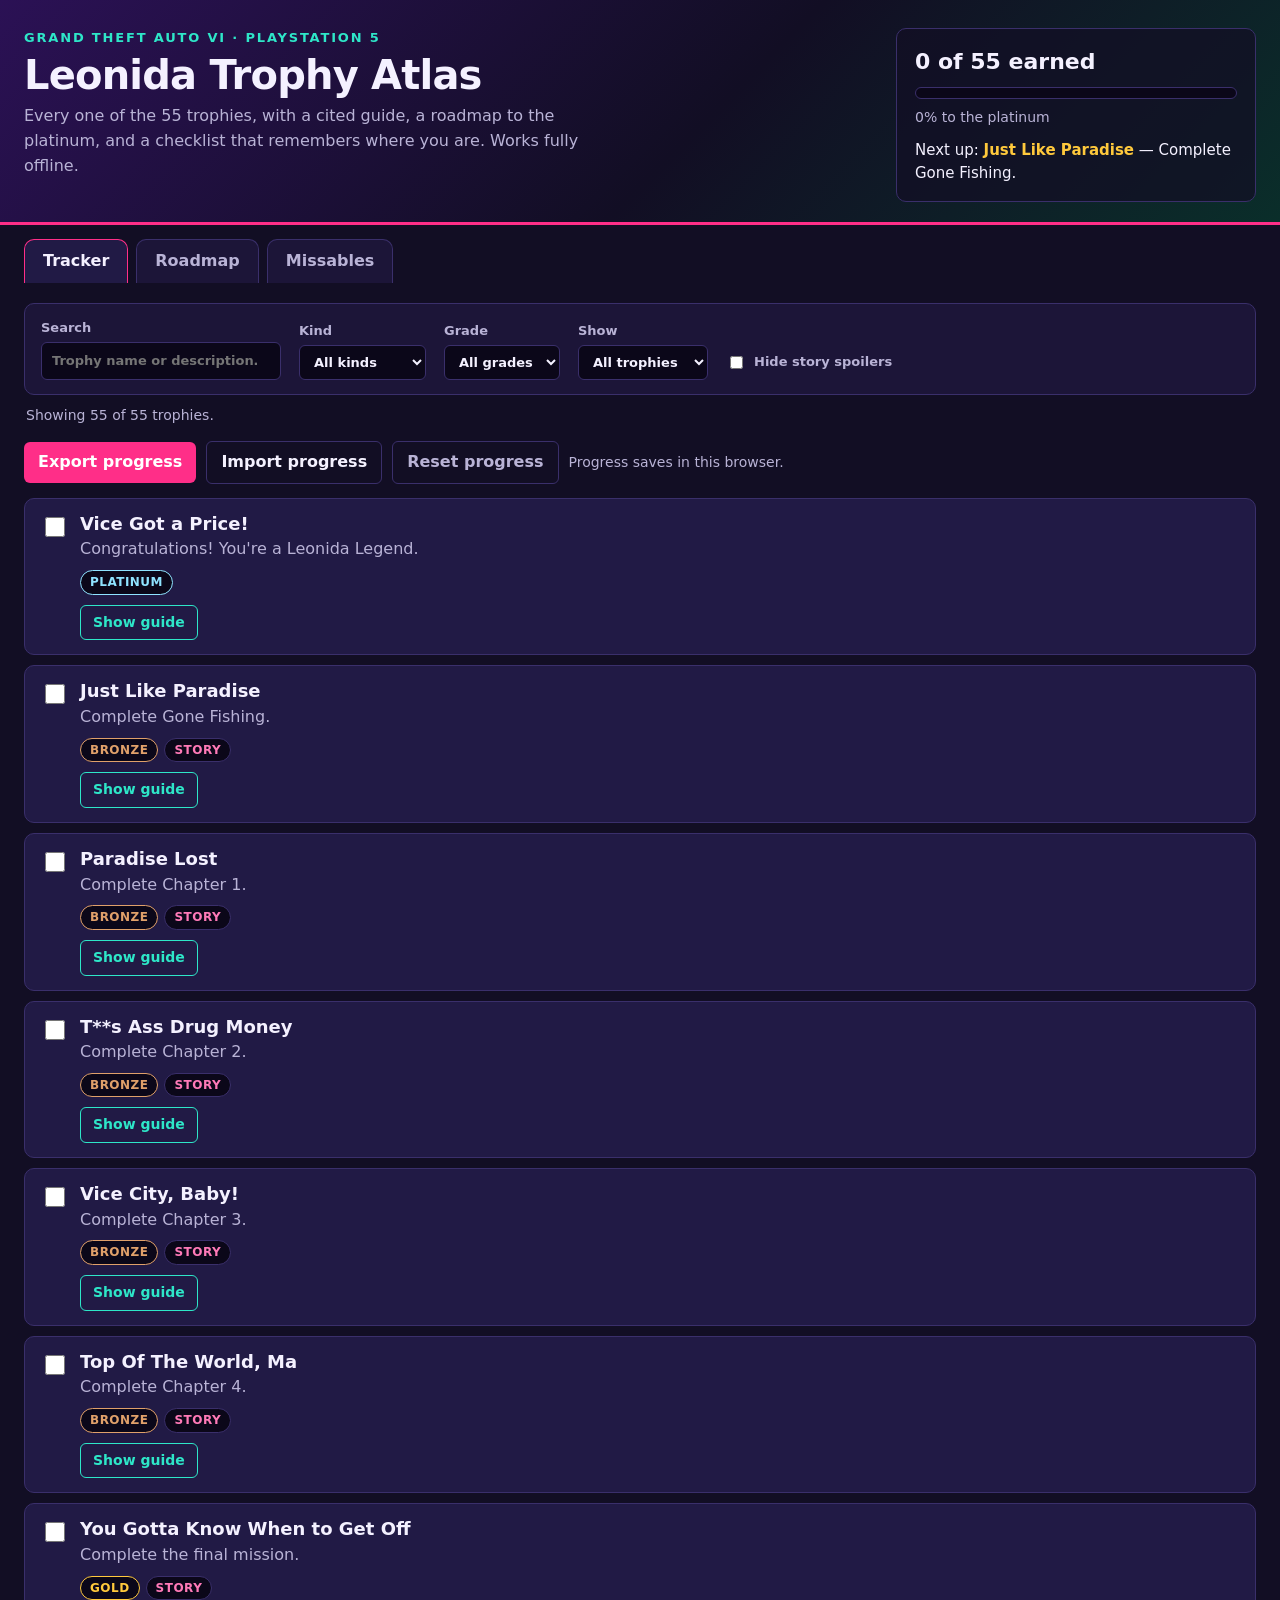
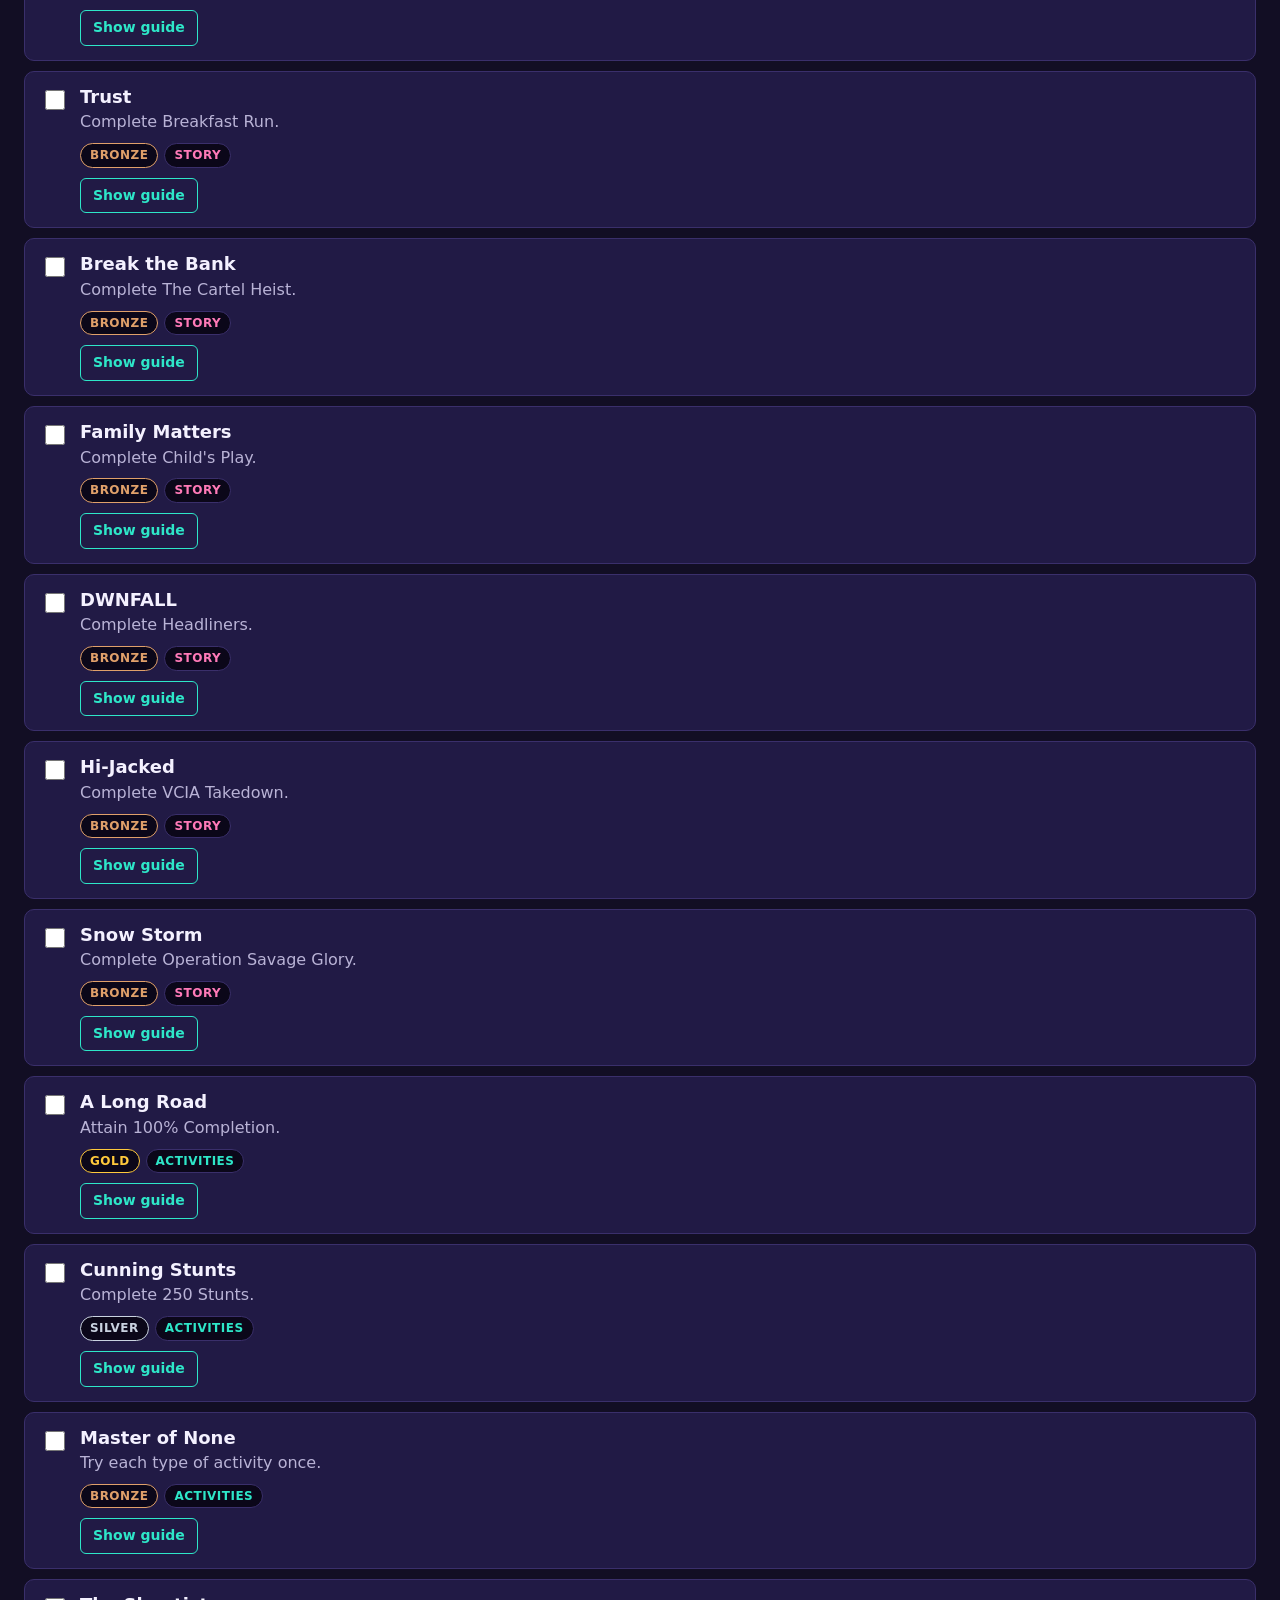
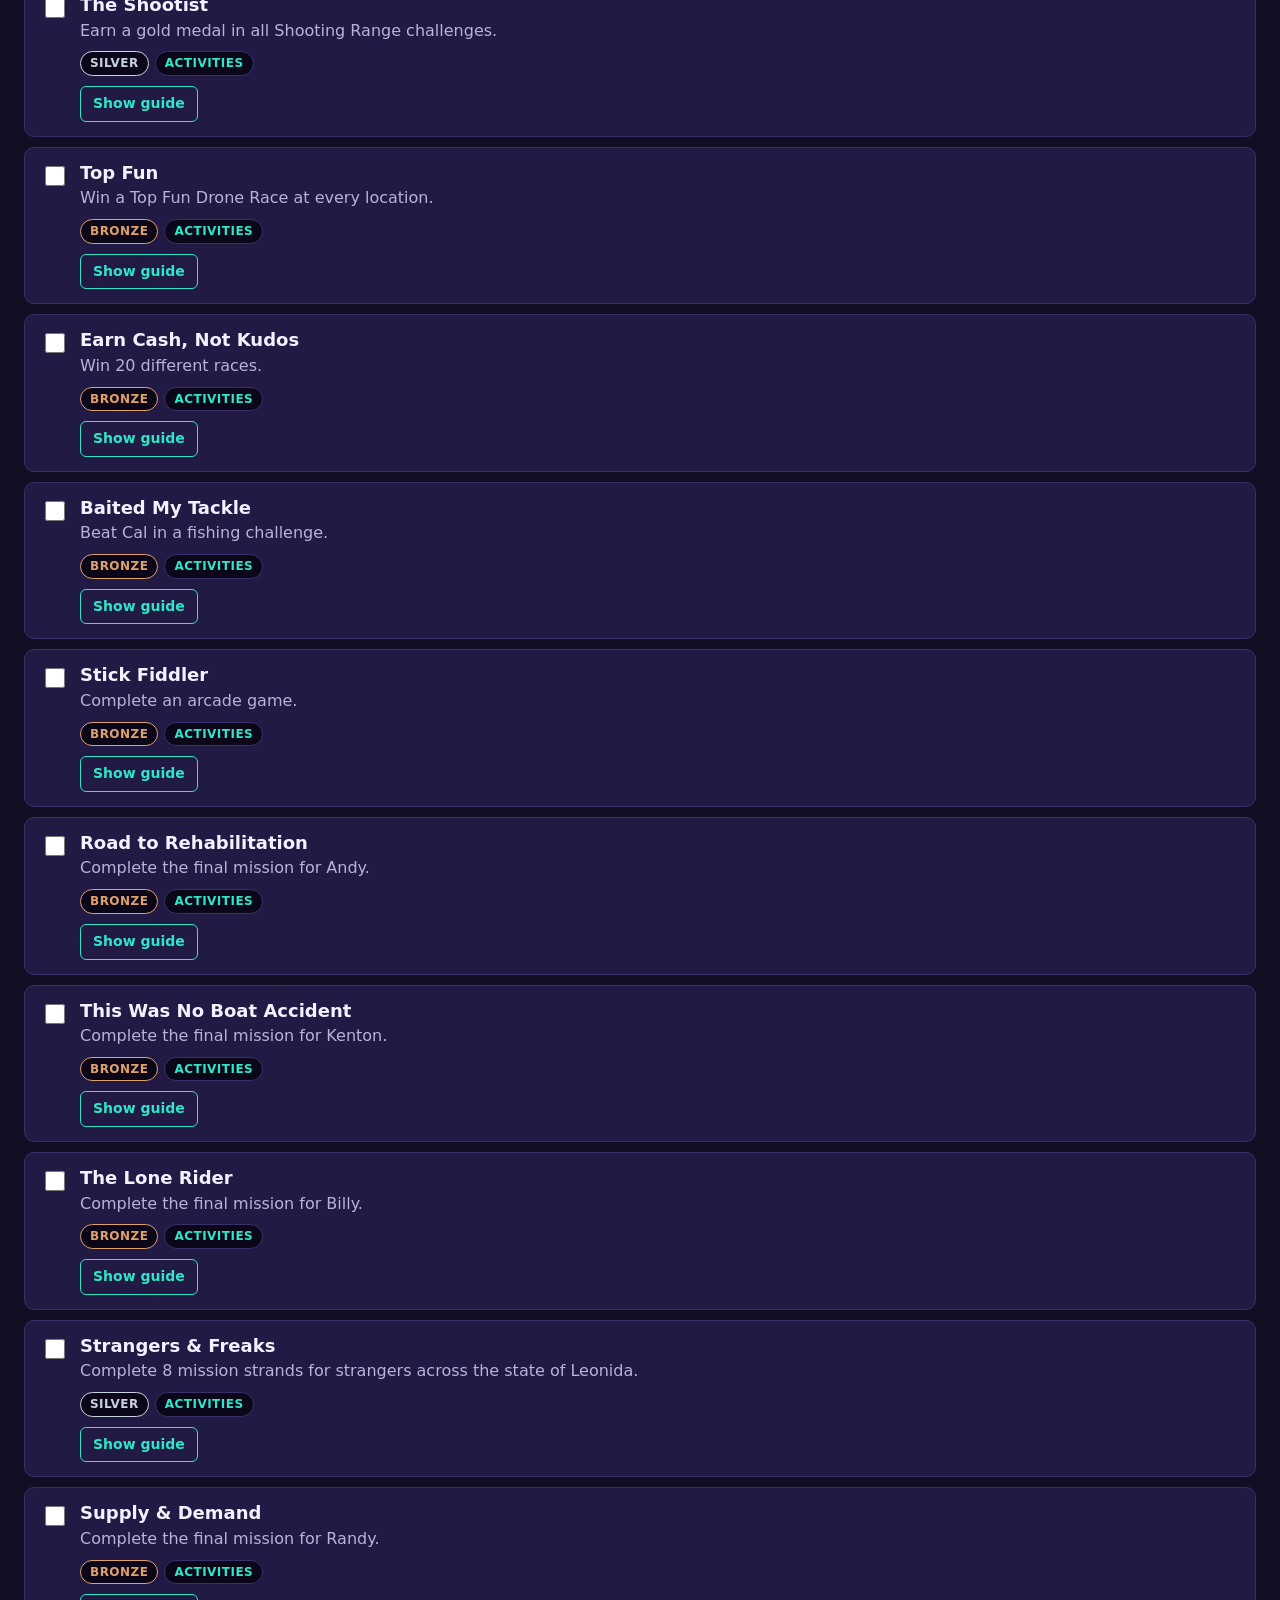
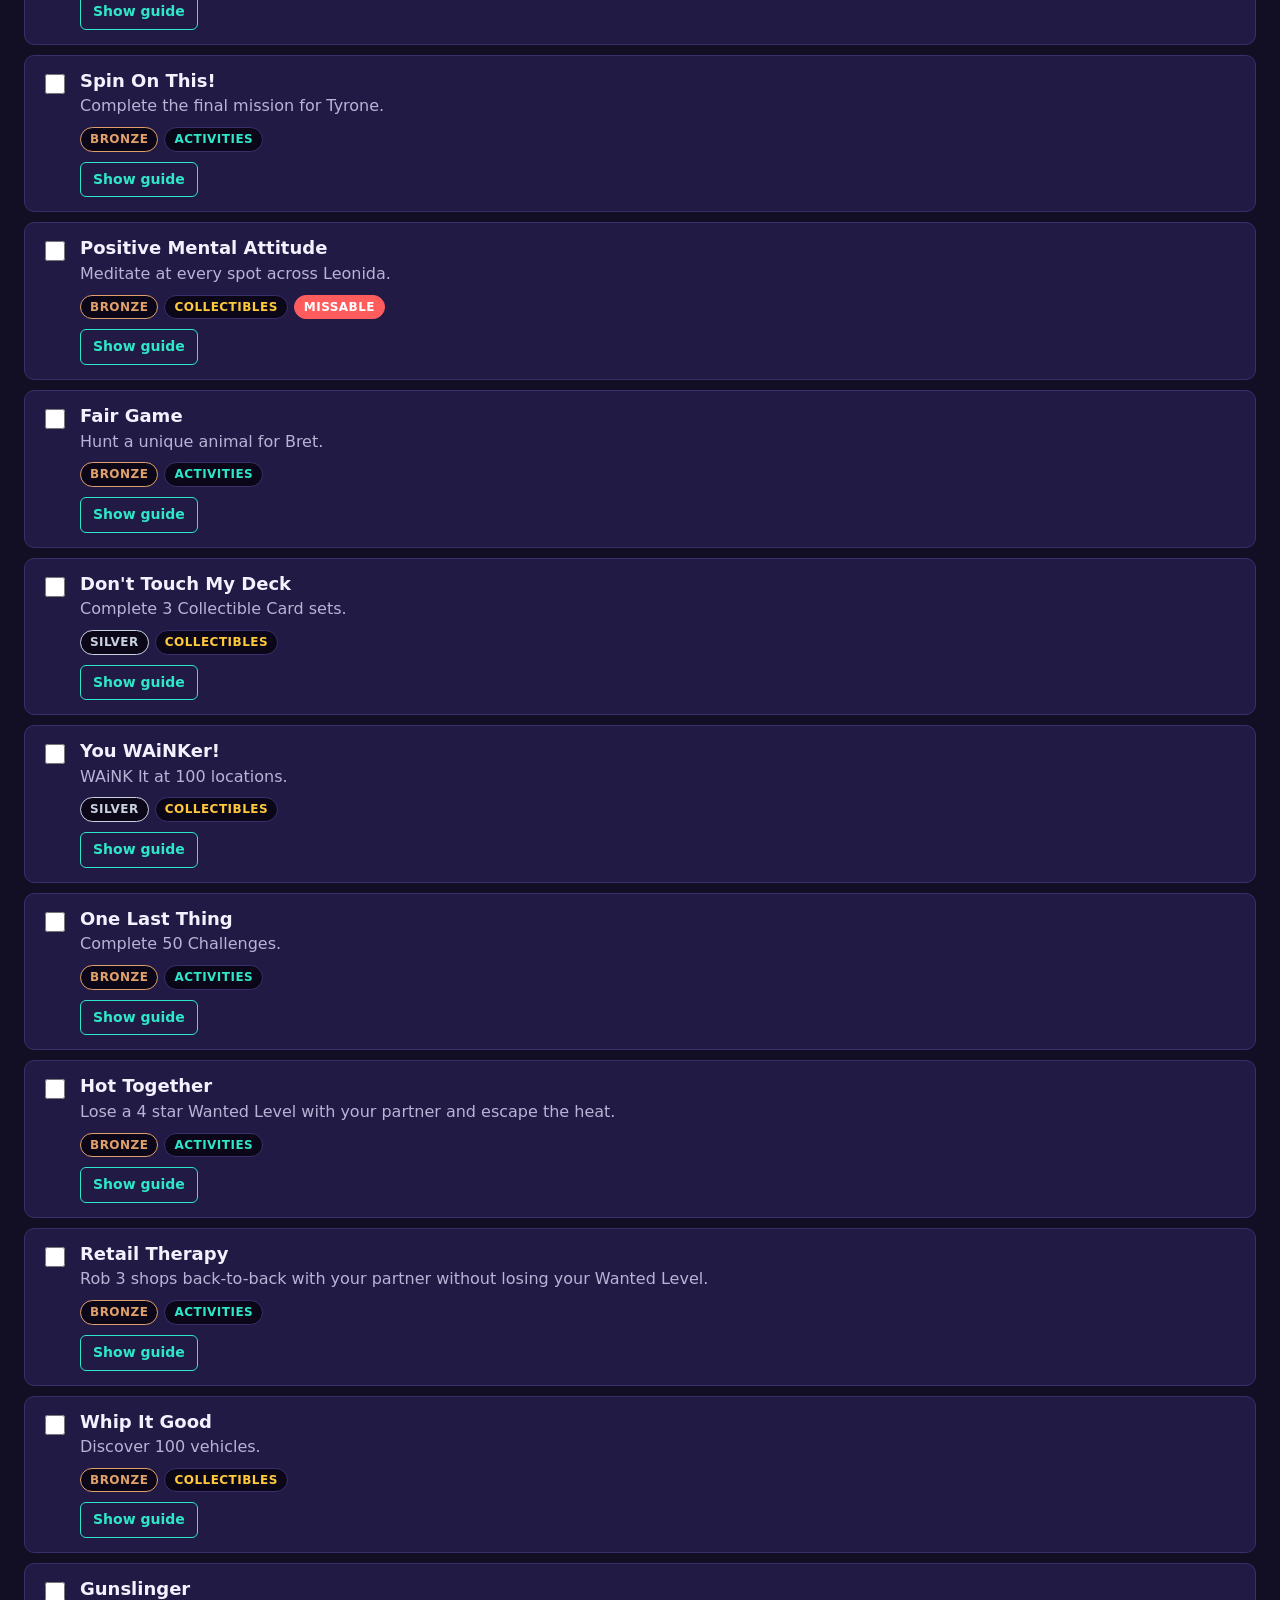
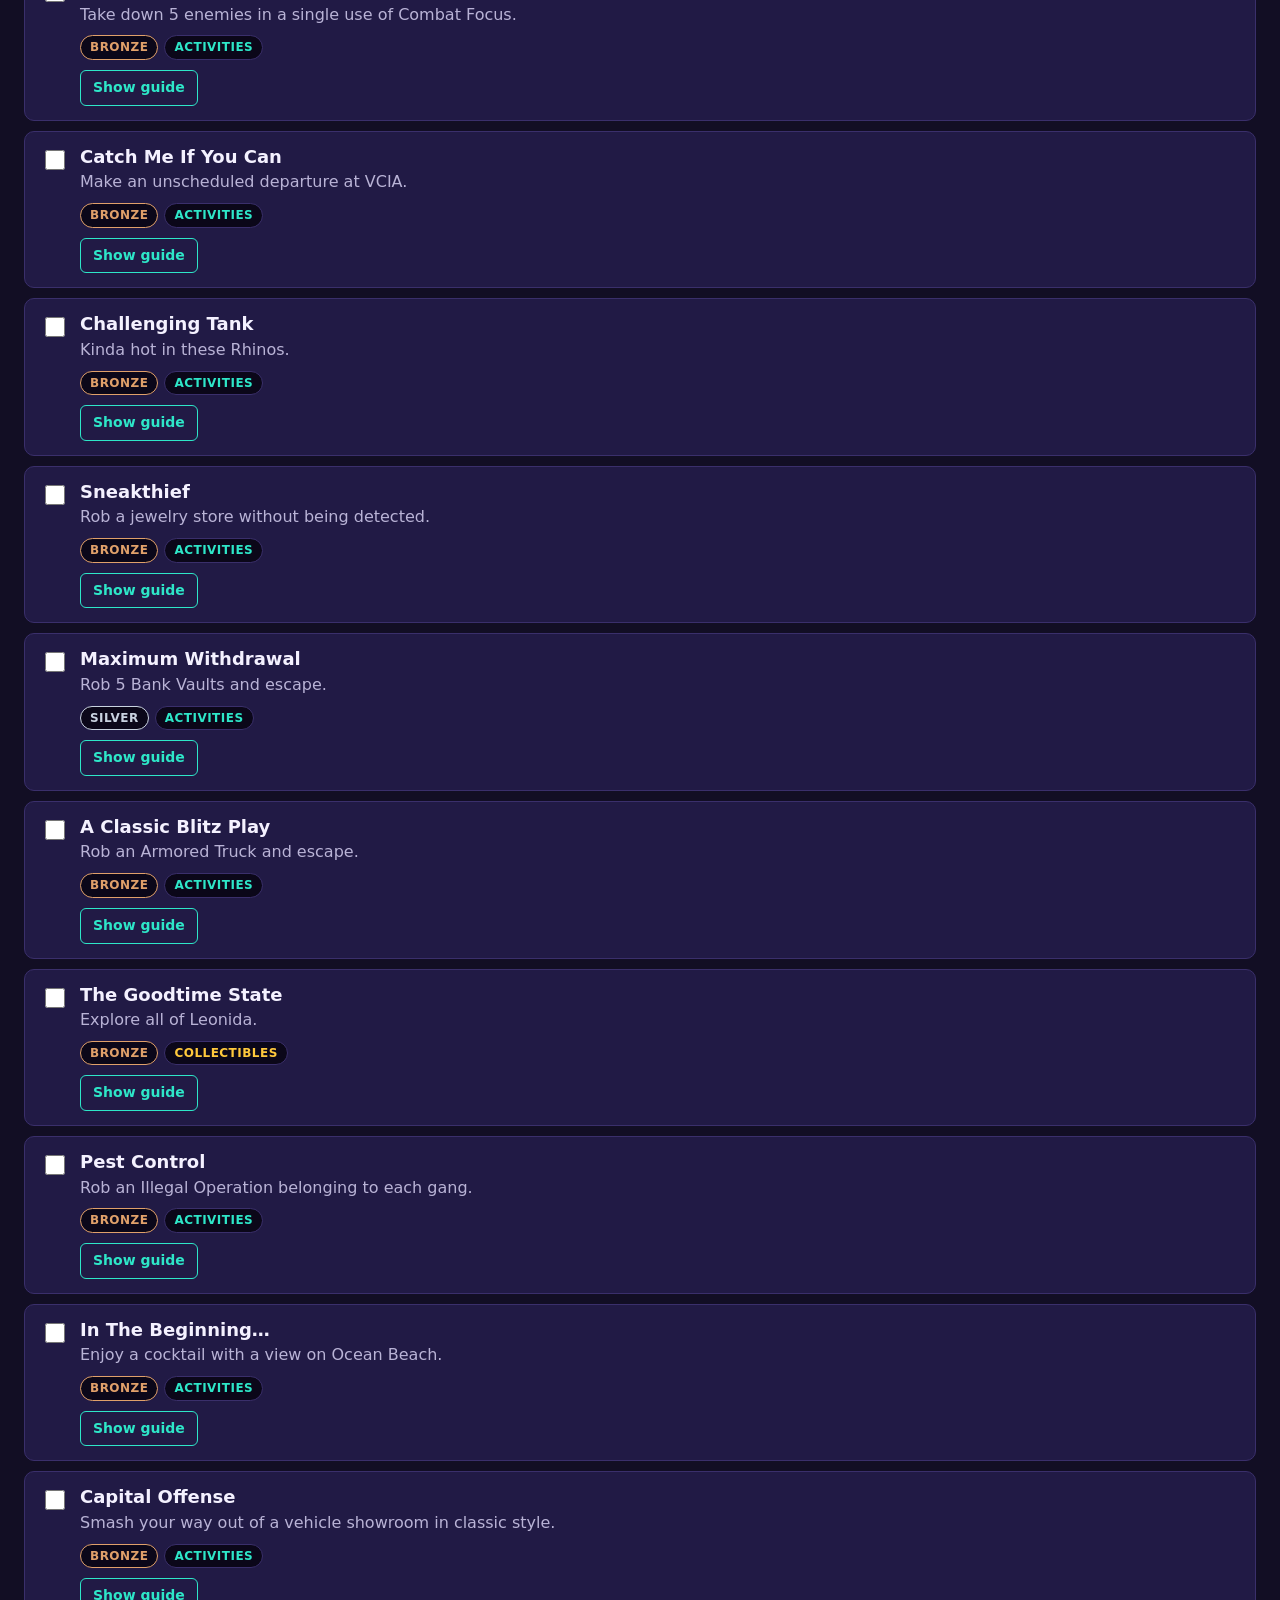
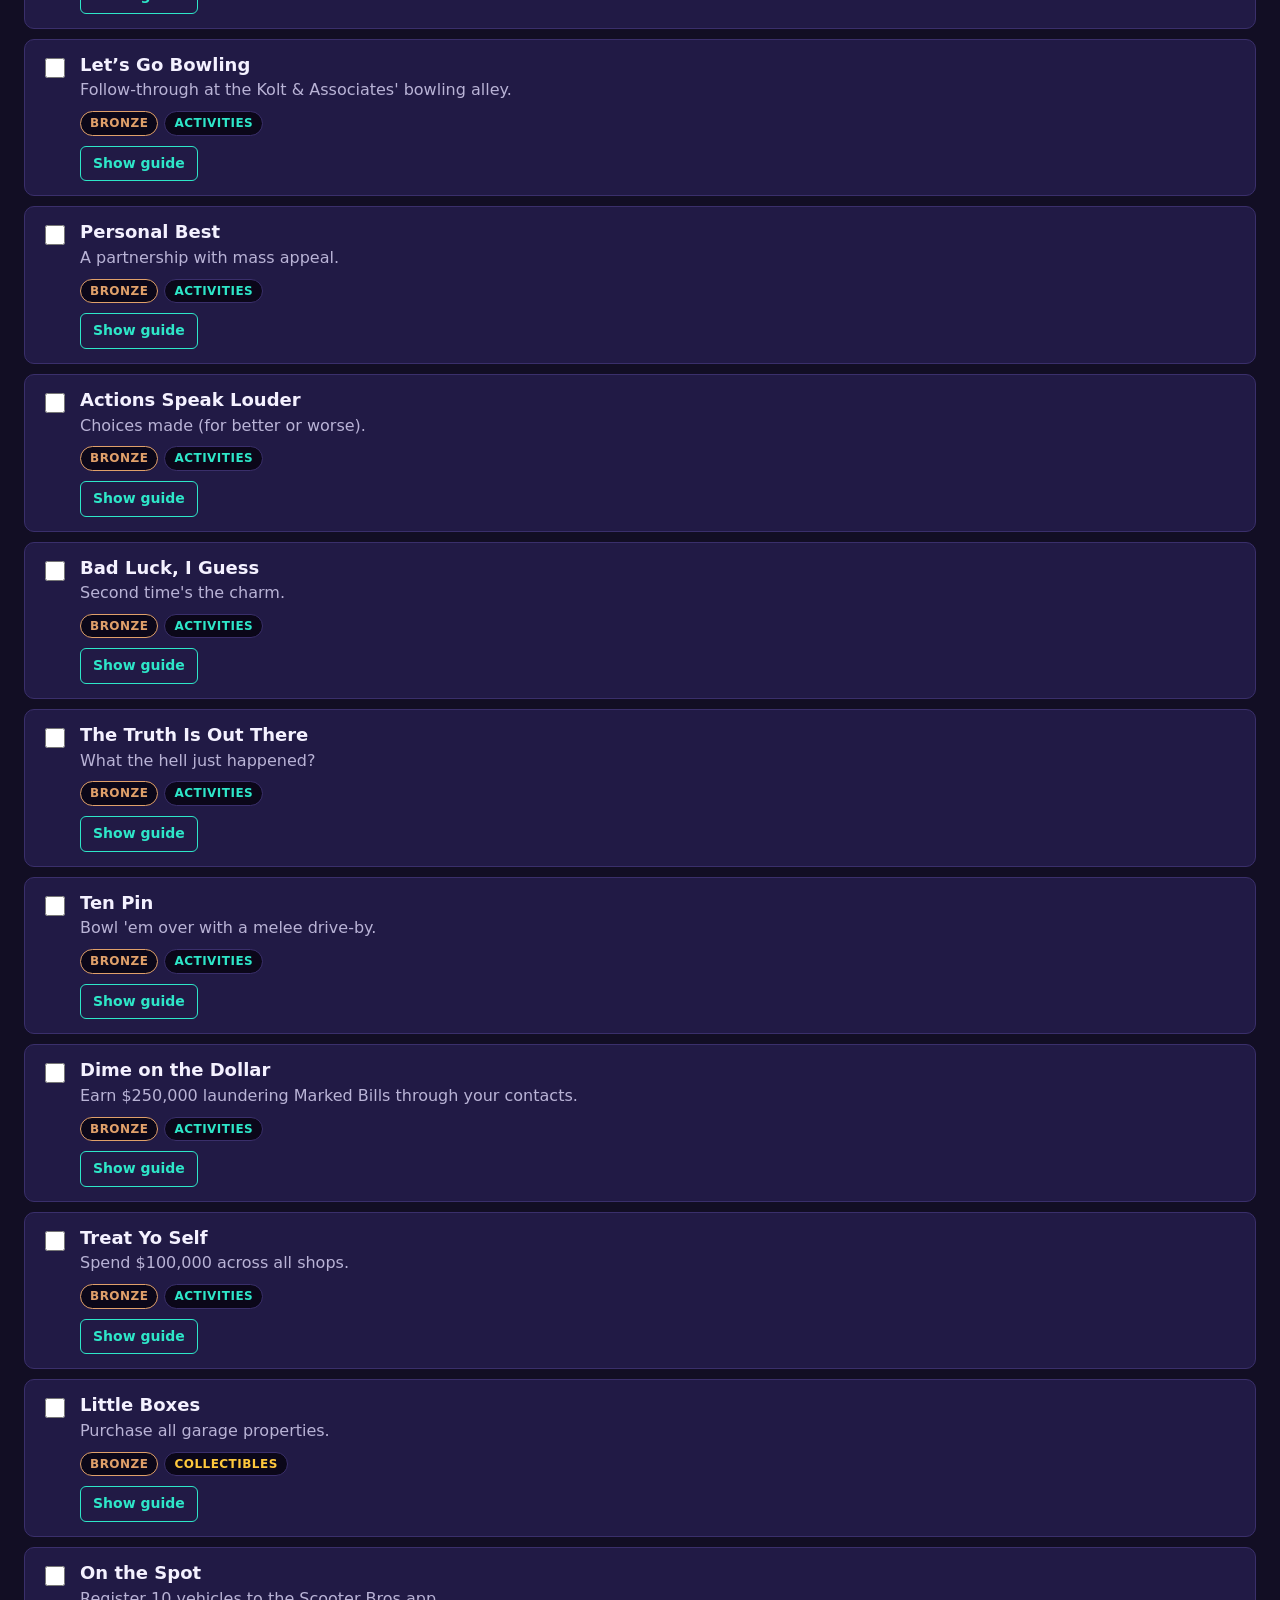
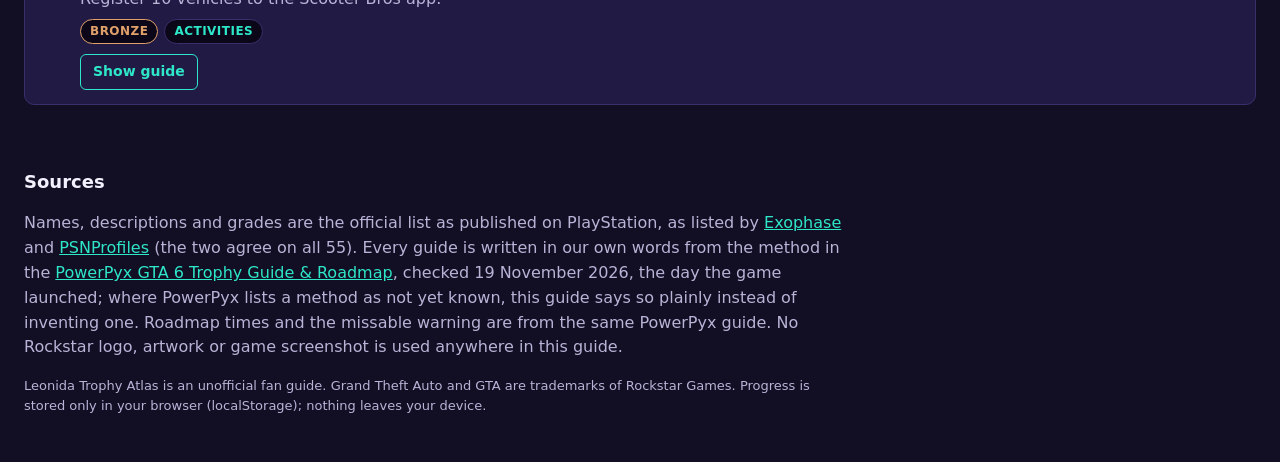
==== commit fc9848e0: "Leonida Trophy Atlas: GTA VI trophy guide and tracker (55 trophies, roadmap, missables, cited guides" ====
--- a/app/index.html
+++ b/app/index.html
@@ -3,23 +3,102 @@
 <head>
 <meta charset="utf-8">
 <meta name="viewport" content="width=device-width, initial-scale=1">
-<title>GTA VI trophy checklist</title>
+<title>Leonida Trophy Atlas — GTA VI trophy guide and tracker</title>
+<meta name="description" content="An offline guide and tracker for all 55 PlayStation 5 trophies of Grand Theft Auto VI: checklist, roadmap, missables, and a cited guide for every trophy.">
+<link rel="icon" href="data:image/svg+xml,%3Csvg xmlns='http://www.w3.org/2000/svg' viewBox='0 0 32 32'%3E%3Crect width='32' height='32' rx='7' fill='%23ff2e88'/%3E%3Ctext x='16' y='23' font-size='18' text-anchor='middle' fill='%23fff' font-family='sans-serif' font-weight='bold'%3EVI%3C/text%3E%3C/svg%3E">
 <link rel="stylesheet" href="style.css">
 </head>
 <body>
-<header>
-  <h1>GTA VI trophy checklist</h1>
-  <p id="progress">0 of 55 earned</p>
+<header class="masthead">
+  <div class="masthead-text">
+    <p class="kicker">Grand Theft Auto VI &middot; PlayStation 5</p>
+    <h1>Leonida Trophy Atlas</h1>
+    <p class="lede">Every one of the 55 trophies, with a cited guide, a roadmap to the platinum, and a checklist that remembers where you are. Works fully offline.</p>
+  </div>
+  <div class="progress-card" id="progressCard">
+    <p class="progress-count" id="progressCount">0 of 55 earned</p>
+    <div class="progress-bar"><div class="progress-fill" id="progressFill"></div></div>
+    <p class="progress-sub" id="progressSub">0% to the platinum</p>
+    <p class="next-up" id="nextUp"></p>
+  </div>
 </header>
-<div class="controls">
-  <label>Grade <select id="grade"><option value="all">All</option><option value="platinum">Platinum</option><option value="gold">Gold</option><option value="silver">Silver</option><option value="bronze">Bronze</option></select></label>
-  <button id="export" type="button">Export progress</button>
-  <label class="import">Import progress <input id="import" type="file" accept="application/json"></label>
-</div>
-<table>
-  <thead><tr><th>Earned</th><th>Trophy</th><th>Grade</th><th>How to get it</th></tr></thead>
-  <tbody id="rows"></tbody>
-</table>
+
+<nav class="tabs" aria-label="Guide sections">
+  <button type="button" class="tab active" data-tab="tracker" id="tab-tracker">Tracker</button>
+  <button type="button" class="tab" data-tab="roadmap" id="tab-roadmap">Roadmap</button>
+  <button type="button" class="tab" data-tab="missables" id="tab-missables">Missables</button>
+</nav>
+
+<main>
+  <section id="panel-tracker" class="panel">
+    <div class="controls">
+      <label class="search-label">Search <input id="search" type="search" placeholder="Trophy name or description&hellip;" autocomplete="off"></label>
+      <label>Kind
+        <select id="kindFilter">
+          <option value="all">All kinds</option>
+          <option value="story">Story</option>
+          <option value="missable">Missable</option>
+          <option value="collectibles">Collectibles</option>
+          <option value="activities">Activities</option>
+          <option value="online">Online</option>
+          <option value="platinum">Platinum</option>
+        </select>
+      </label>
+      <label>Grade
+        <select id="gradeFilter">
+          <option value="all">All grades</option>
+          <option value="platinum">Platinum</option>
+          <option value="gold">Gold</option>
+          <option value="silver">Silver</option>
+          <option value="bronze">Bronze</option>
+        </select>
+      </label>
+      <label>Show
+        <select id="stateFilter">
+          <option value="all">All trophies</option>
+          <option value="earned">Earned only</option>
+          <option value="remaining">Still to earn</option>
+        </select>
+      </label>
+      <label class="spoiler-toggle"><input id="spoilerToggle" type="checkbox"> Hide story spoilers</label>
+    </div>
+    <p class="controls-note" id="filterNote"></p>
+    <div class="toolbar">
+      <button type="button" id="exportBtn">Export progress</button>
+      <label class="import-label">Import progress <input id="importFile" type="file" accept="application/json,.json"></label>
+      <button type="button" id="resetBtn">Reset progress</button>
+      <span class="saved-note" id="savedNote">Progress saves in this browser.</span>
+    </div>
+    <p class="empty" id="emptyNote" hidden>No trophies match these filters.</p>
+    <ol class="trophy-list" id="trophyList"></ol>
+  </section>
+
+  <section id="panel-roadmap" class="panel" hidden>
+    <p class="panel-intro">The road to <strong>Vice Got a Price!</strong>, in the order to play it. Built from the official trophy descriptions and the PowerPyx roadmap: about 200 hours in total, difficulty 4 out of 10, one playthrough, no online trophies. There is no mission replay, so keep a manual save at the start and end of every chapter; the game gives you 15 manual save slots plus one autosave.</p>
+    <div id="roadmapStages"></div>
+  </section>
+
+  <section id="panel-missables" class="panel" hidden>
+    <p class="panel-intro">Only one trophy is reported as possibly missable. Everything else can be earned after the story in free-roam, and the 100% checklist has nothing missable on it. The game has no mission replay, so the habit that protects you is a manual save at the start of each chapter.</p>
+    <div id="missableList"></div>
+    <h2>Not missable, but worth knowing</h2>
+    <ul class="plain-list">
+      <li>Story trophies (Chapters 1 to 5 and the named missions) pop as you play and cannot be missed.</li>
+      <li>Side questlines for Andy, Kenton, Billy, Randy and Tyrone stay available after the story, even when a character goes quiet for a chapter.</li>
+      <li>Stranger mission strands are still in the open world after the credits.</li>
+      <li>Optional missions with an hourglass icon can expire, but they do not feed any trophy.</li>
+      <li>Cheats disable trophies and saving on your save file, so keep them off a trophy run.</li>
+    </ul>
+    <p class="source-line">Missable report: PowerPyx and GTABase, checked 19 November 2026. The Chapter 1 meditation is unconfirmed as a strict requirement; do it anyway.</p>
+  </section>
+</main>
+
+<footer>
+  <h2>Sources</h2>
+  <p>Names, descriptions and grades are the official list as published on PlayStation, as listed by <a href="https://www.exophase.com/game/grand-theft-auto-vi-psn/trophies/">Exophase</a> and <a href="https://psnprofiles.com/trophies/31241-grand-theft-auto-vi">PSNProfiles</a> (the two agree on all 55). Every guide is written in our own words from the method in the <a href="https://www.powerpyx.com/gta-6-grand-theft-auto-vi-trophy-guide-roadmap/">PowerPyx GTA 6 Trophy Guide &amp; Roadmap</a>, checked 19 November 2026, the day the game launched; where PowerPyx lists a method as not yet known, this guide says so plainly instead of inventing one. Roadmap times and the missable warning are from the same PowerPyx guide. No Rockstar logo, artwork or game screenshot is used anywhere in this guide.</p>
+  <p class="fineprint">Leonida Trophy Atlas is an unofficial fan guide. Grand Theft Auto and GTA are trademarks of Rockstar Games. Progress is stored only in your browser (localStorage); nothing leaves your device.</p>
+</footer>
+
 <script type="module" src="app.js"></script>
 </body>
 </html>
--- a/app/style.css
+++ b/app/style.css
@@ -1,7 +1,224 @@
-body { font-family: Arial, sans-serif; margin: 24px; color: #222; }
-header { display: flex; justify-content: space-between; align-items: baseline; }
-.controls { display: flex; gap: 16px; margin: 12px 0; align-items: center; }
-.import input { font-size: 12px; }
-table { border-collapse: collapse; width: 100%; }
-th, td { border-bottom: 1px solid #ddd; padding: 6px 8px; text-align: left; vertical-align: top; white-space: pre-line; }
-th { background: #f2f2f2; }
+/* Leonida Trophy Atlas — own look: deep night purple, neon pink and lagoon teal.
+   System fonts only, so the first load stays tiny and nothing is fetched. */
+:root {
+  --ink: #f4f1ff;
+  --ink-dim: #b9b3d6;
+  --bg: #120e24;
+  --bg-soft: #1c1538;
+  --card: #211a45;
+  --card-earned: #173a2e;
+  --line: #3a2f6b;
+  --pink: #ff2e88;
+  --pink-soft: #ff7ab8;
+  --teal: #2ee6c8;
+  --gold: #ffc93c;
+  --silver: #c9d2e0;
+  --bronze: #e0a06a;
+  --platinum: #8fe3ff;
+  --danger: #ff5d5d;
+  --radius: 10px;
+}
+* { box-sizing: border-box; }
+body {
+  margin: 0;
+  background: var(--bg);
+  color: var(--ink);
+  font: 16px/1.55 system-ui, -apple-system, "Segoe UI", Roboto, sans-serif;
+}
+a { color: var(--teal); }
+a:hover { color: var(--pink-soft); }
+button, select, input { font: inherit; color: inherit; }
+button { cursor: pointer; }
+
+/* Masthead: title left, progress card right. */
+.masthead {
+  display: flex;
+  flex-wrap: wrap;
+  gap: 24px;
+  justify-content: space-between;
+  padding: 28px 24px 20px;
+  background: linear-gradient(135deg, #2b1155 0%, #120e24 55%, #0a2e2a 100%);
+  border-bottom: 3px solid var(--pink);
+}
+.kicker {
+  margin: 0 0 6px;
+  color: var(--teal);
+  font-size: 13px;
+  font-weight: 700;
+  letter-spacing: 0.14em;
+  text-transform: uppercase;
+}
+h1 { margin: 0 0 8px; font-size: 40px; line-height: 1.05; letter-spacing: -0.02em; }
+.lede { margin: 0; max-width: 560px; color: var(--ink-dim); }
+.progress-card {
+  min-width: 280px;
+  max-width: 360px;
+  flex: 1;
+  padding: 16px 18px;
+  background: rgba(18, 14, 36, 0.72);
+  border: 1px solid var(--line);
+  border-radius: var(--radius);
+}
+.progress-count { margin: 0 0 8px; font-size: 22px; font-weight: 800; }
+.progress-bar {
+  height: 12px;
+  overflow: hidden;
+  background: #0b0719;
+  border: 1px solid var(--line);
+  border-radius: 999px;
+}
+.progress-fill {
+  height: 100%;
+  width: 0%;
+  background: linear-gradient(90deg, var(--pink), var(--teal));
+  transition: width 0.25s ease;
+}
+.progress-sub { margin: 8px 0 0; color: var(--ink-dim); font-size: 14px; }
+.next-up { margin: 10px 0 0; font-size: 15px; }
+.next-up strong { color: var(--gold); }
+
+/* Tabs. */
+.tabs {
+  display: flex;
+  gap: 8px;
+  padding: 14px 24px 0;
+}
+.tab {
+  padding: 9px 18px;
+  background: var(--bg-soft);
+  border: 1px solid var(--line);
+  border-bottom: none;
+  border-radius: var(--radius) var(--radius) 0 0;
+  color: var(--ink-dim);
+  font-weight: 700;
+}
+.tab.active { background: var(--card); color: var(--ink); border-color: var(--pink); }
+main { padding: 0 24px 32px; }
+.panel { padding: 20px 0 8px; }
+.panel-intro { max-width: 760px; color: var(--ink-dim); }
+
+/* Controls. */
+.controls {
+  display: flex;
+  flex-wrap: wrap;
+  gap: 12px 18px;
+  align-items: end;
+  padding: 14px 16px;
+  background: var(--bg-soft);
+  border: 1px solid var(--line);
+  border-radius: var(--radius);
+}
+.controls label { display: flex; flex-direction: column; gap: 4px; font-size: 13px; font-weight: 700; color: var(--ink-dim); }
+.controls input[type="search"], .controls select {
+  padding: 8px 10px;
+  background: #0b0719;
+  border: 1px solid var(--line);
+  border-radius: 6px;
+  color: var(--ink);
+}
+.controls input[type="search"] { min-width: 240px; }
+.spoiler-toggle { flex-direction: row !important; align-items: center; gap: 8px !important; padding-bottom: 8px; }
+.controls-note { margin: 10px 2px 0; color: var(--ink-dim); font-size: 14px; }
+.toolbar { display: flex; flex-wrap: wrap; gap: 10px; align-items: center; margin: 14px 0; }
+.toolbar button {
+  padding: 8px 14px;
+  background: var(--pink);
+  border: none;
+  border-radius: 6px;
+  color: #fff;
+  font-weight: 700;
+}
+.toolbar button:hover { background: #e01e76; }
+#resetBtn { background: transparent; border: 1px solid var(--line); color: var(--ink-dim); }
+.import-label { padding: 8px 14px; border: 1px solid var(--line); border-radius: 6px; font-weight: 700; cursor: pointer; }
+.import-label input { display: none; }
+.saved-note { color: var(--ink-dim); font-size: 14px; }
+.empty { padding: 24px; text-align: center; color: var(--ink-dim); }
+
+/* Trophy list. */
+.trophy-list { list-style: none; margin: 0; padding: 0; display: grid; gap: 10px; }
+.trophy, .missable-card {
+  background: var(--card);
+  border: 1px solid var(--line);
+  border-radius: var(--radius);
+  padding: 14px 16px;
+}
+.trophy.earned, .missable-card.earned { background: var(--card-earned); border-color: #2a7a5f; }
+.trophy-head { display: flex; gap: 12px; align-items: flex-start; }
+.trophy-check { margin-top: 4px; width: 20px; height: 20px; accent-color: var(--teal); flex: none; }
+.trophy-main { flex: 1; min-width: 0; }
+.trophy-name { margin: 0; font-size: 18px; line-height: 1.25; }
+.trophy.earned .trophy-name { text-decoration: line-through; text-decoration-color: var(--teal); }
+.trophy-desc { margin: 2px 0 0; color: var(--ink-dim); }
+.trophy-tags { display: flex; flex-wrap: wrap; gap: 6px; margin-top: 8px; }
+.tag {
+  display: inline-block;
+  padding: 2px 9px;
+  border-radius: 999px;
+  font-size: 12px;
+  font-weight: 800;
+  letter-spacing: 0.04em;
+  text-transform: uppercase;
+  background: #0b0719;
+  border: 1px solid var(--line);
+  color: var(--ink-dim);
+}
+.tag-platinum { color: var(--platinum); border-color: var(--platinum); }
+.tag-gold { color: var(--gold); border-color: var(--gold); }
+.tag-silver { color: var(--silver); border-color: var(--silver); }
+.tag-bronze { color: var(--bronze); border-color: var(--bronze); }
+.tag-missable { color: #fff; background: var(--danger); border-color: var(--danger); }
+.tag-kind-story { color: var(--pink-soft); }
+.tag-kind-collectibles { color: var(--gold); }
+.tag-kind-activities { color: var(--teal); }
+.guide-toggle {
+  margin-top: 10px;
+  padding: 6px 12px;
+  background: transparent;
+  border: 1px solid var(--teal);
+  border-radius: 6px;
+  color: var(--teal);
+  font-weight: 700;
+  font-size: 14px;
+}
+.guide-toggle:hover { background: rgba(46, 230, 200, 0.12); }
+.guide { margin: 12px 0 0; padding: 12px 14px; background: #0b0719; border-left: 3px solid var(--teal); border-radius: 0 6px 6px 0; }
+.guide p { margin: 0; }
+.guide .source { margin-top: 8px; font-size: 13px; color: var(--ink-dim); }
+.missable-note { margin: 10px 0 0; padding: 10px 12px; background: rgba(255, 93, 93, 0.12); border: 1px solid var(--danger); border-radius: 6px; }
+.unknown-note { margin: 10px 0 0; padding: 10px 12px; background: rgba(255, 201, 60, 0.1); border: 1px solid var(--gold); border-radius: 6px; }
+.spoiler-hidden { color: var(--ink-dim); font-style: italic; }
+
+/* Roadmap. */
+.stage {
+  margin: 0 0 18px;
+  padding: 18px 20px;
+  background: var(--card);
+  border: 1px solid var(--line);
+  border-radius: var(--radius);
+}
+.stage h2 { margin: 0 0 4px; font-size: 22px; }
+.stage-hours { margin: 0 0 10px; color: var(--gold); font-weight: 700; font-size: 14px; }
+.stage p { margin: 0 0 12px; color: var(--ink-dim); }
+.stage-list { list-style: none; margin: 0; padding: 0; display: grid; gap: 6px; }
+.stage-list li { display: flex; gap: 10px; align-items: baseline; padding: 6px 0; border-top: 1px solid var(--line); }
+.stage-list .done { color: var(--teal); font-weight: 800; }
+.stage-list .todo { color: var(--ink-dim); font-weight: 800; }
+.stage-list .stage-grade { margin-left: auto; flex: none; }
+
+/* Missables. */
+.plain-list { max-width: 760px; }
+.plain-list li { margin-bottom: 8px; }
+.source-line { max-width: 760px; color: var(--ink-dim); font-size: 14px; }
+
+/* Footer. */
+footer { padding: 8px 24px 32px; color: var(--ink-dim); }
+footer h2 { color: var(--ink); font-size: 18px; }
+footer p { max-width: 820px; }
+.fineprint { font-size: 13px; }
+
+@media (max-width: 640px) {
+  h1 { font-size: 30px; }
+  .masthead, main, .tabs, footer { padding-left: 14px; padding-right: 14px; }
+  .controls input[type="search"] { min-width: 0; width: 100%; }
+}
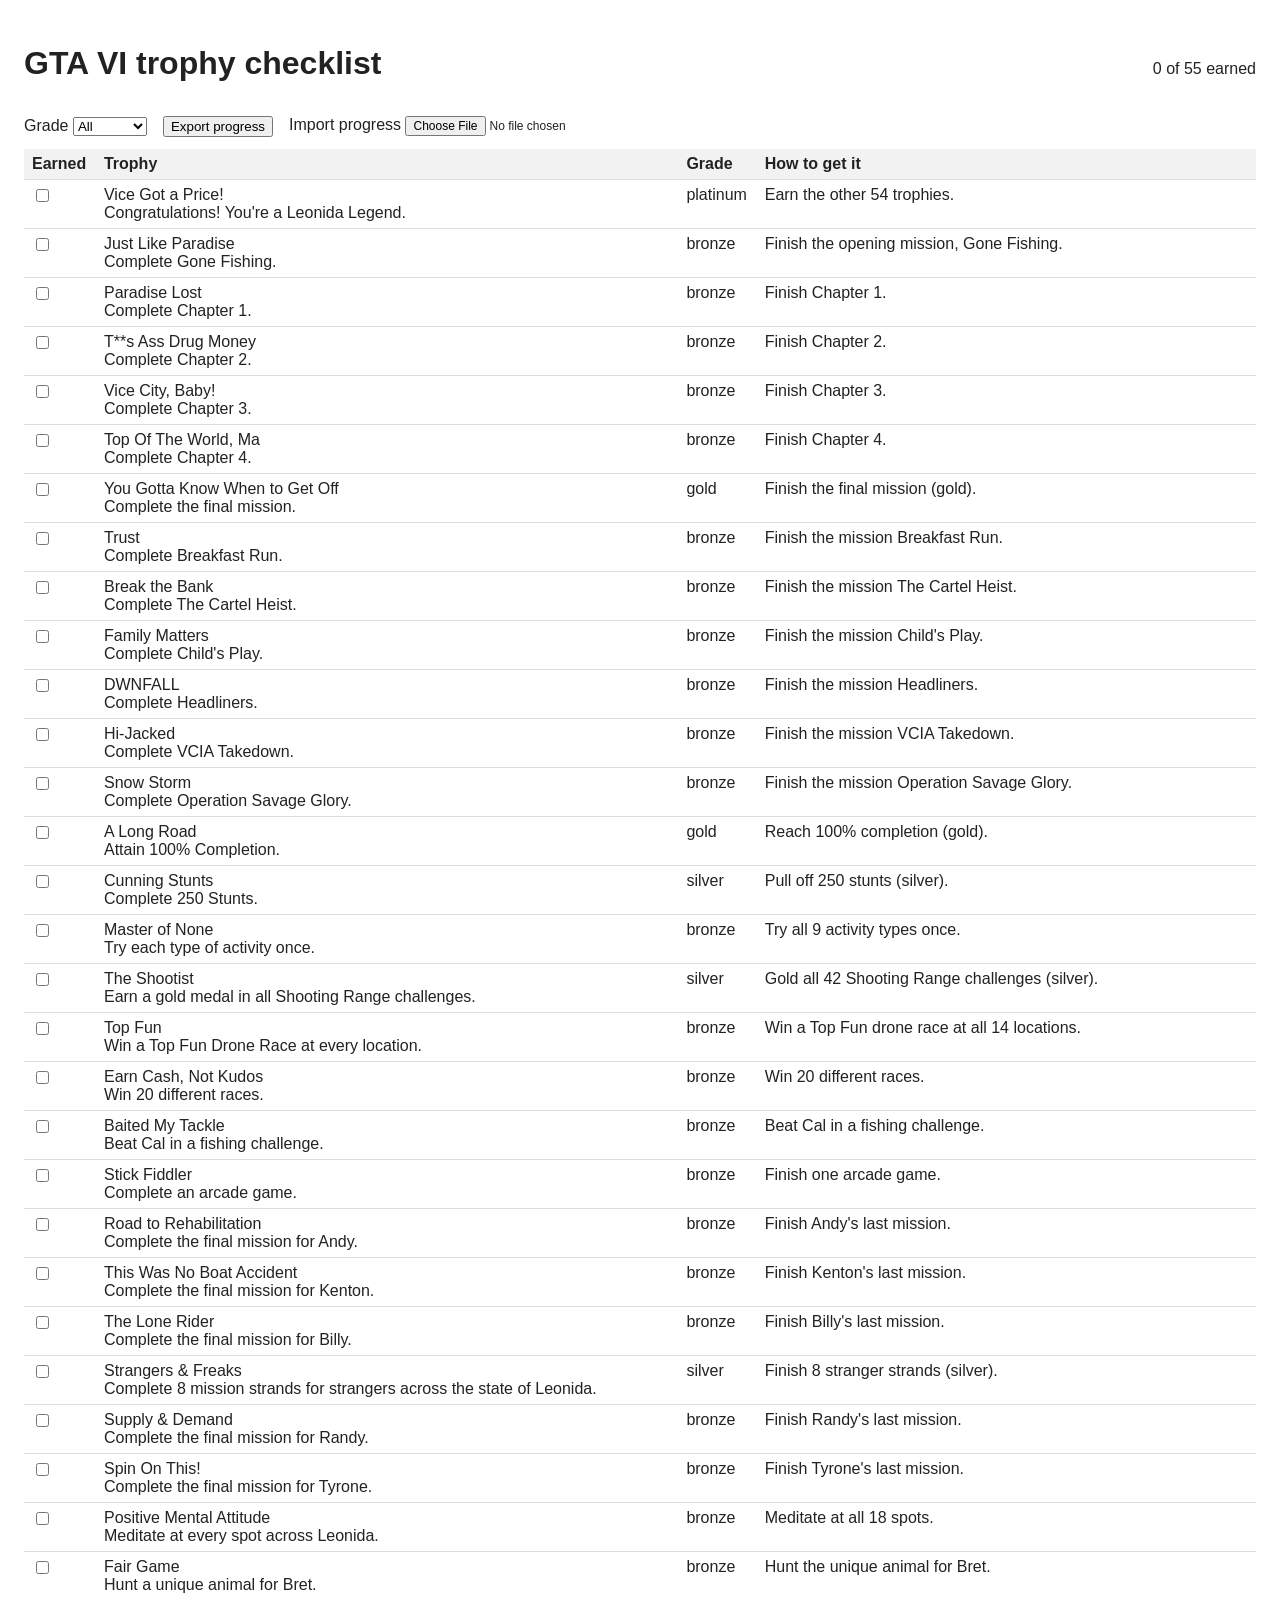
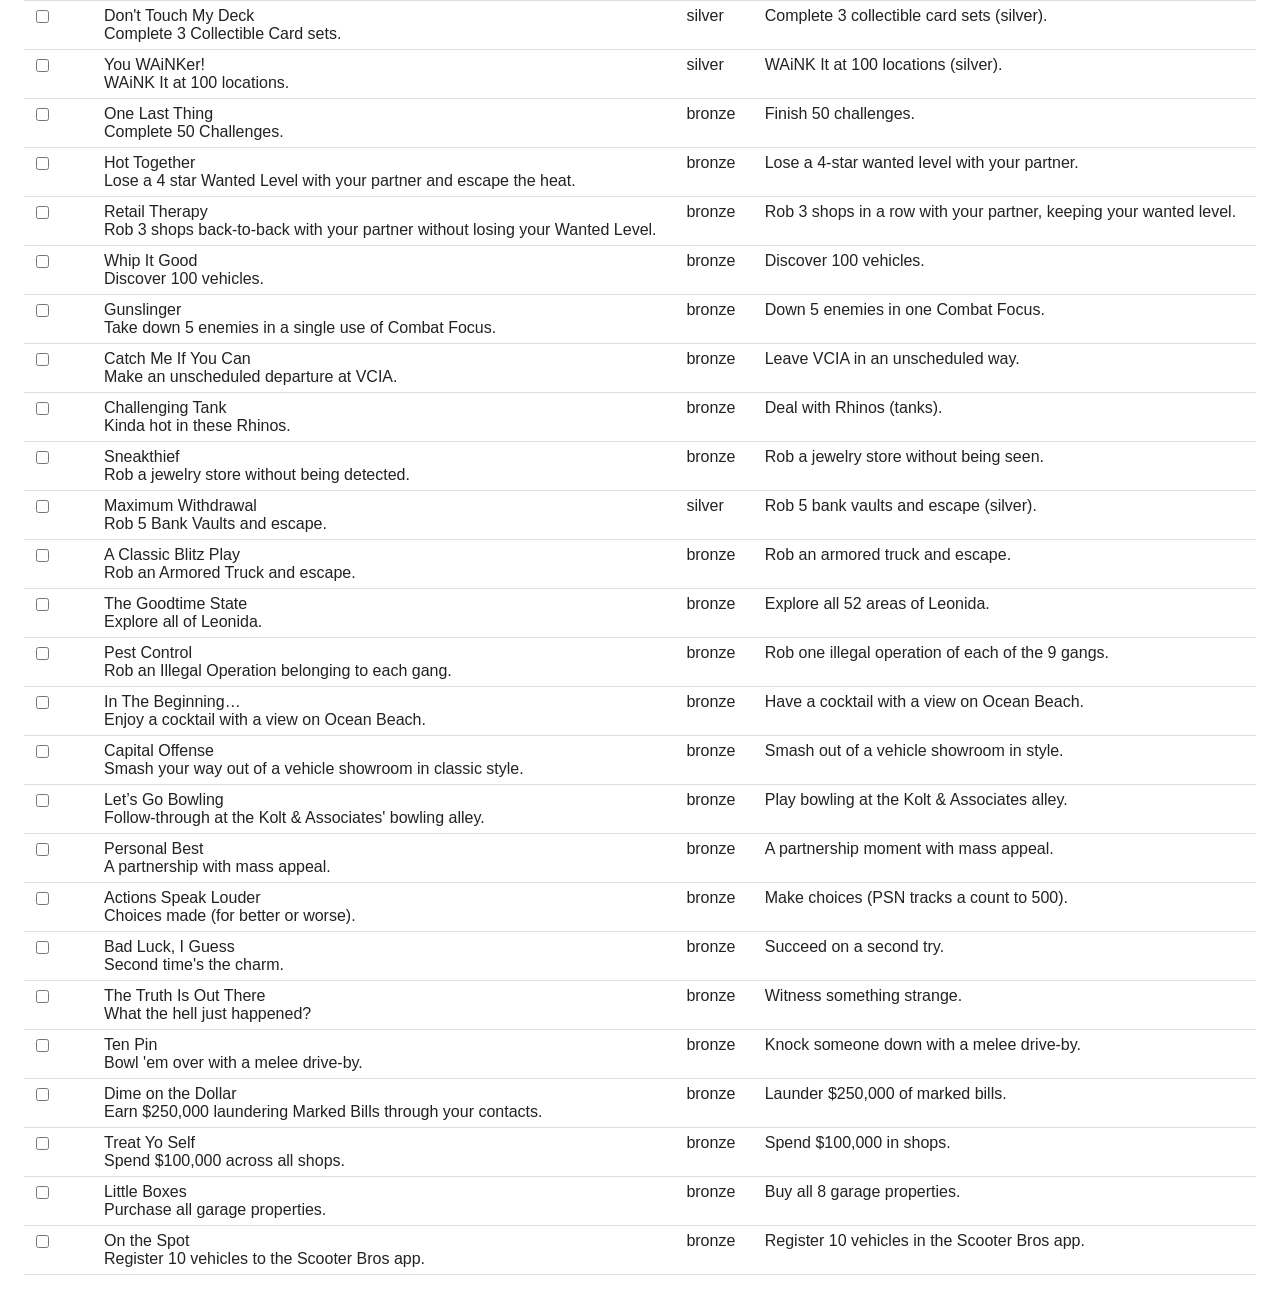
==== commit ae91feec: "Reset to kit starter for win-gap rebuild" ====
--- a/app/index.html
+++ b/app/index.html
@@ -3,102 +3,23 @@
 <head>
 <meta charset="utf-8">
 <meta name="viewport" content="width=device-width, initial-scale=1">
-<title>Leonida Trophy Atlas — GTA VI trophy guide and tracker</title>
-<meta name="description" content="An offline guide and tracker for all 55 PlayStation 5 trophies of Grand Theft Auto VI: checklist, roadmap, missables, and a cited guide for every trophy.">
-<link rel="icon" href="data:image/svg+xml,%3Csvg xmlns='http://www.w3.org/2000/svg' viewBox='0 0 32 32'%3E%3Crect width='32' height='32' rx='7' fill='%23ff2e88'/%3E%3Ctext x='16' y='23' font-size='18' text-anchor='middle' fill='%23fff' font-family='sans-serif' font-weight='bold'%3EVI%3C/text%3E%3C/svg%3E">
+<title>GTA VI trophy checklist</title>
 <link rel="stylesheet" href="style.css">
 </head>
 <body>
-<header class="masthead">
-  <div class="masthead-text">
-    <p class="kicker">Grand Theft Auto VI &middot; PlayStation 5</p>
-    <h1>Leonida Trophy Atlas</h1>
-    <p class="lede">Every one of the 55 trophies, with a cited guide, a roadmap to the platinum, and a checklist that remembers where you are. Works fully offline.</p>
-  </div>
-  <div class="progress-card" id="progressCard">
-    <p class="progress-count" id="progressCount">0 of 55 earned</p>
-    <div class="progress-bar"><div class="progress-fill" id="progressFill"></div></div>
-    <p class="progress-sub" id="progressSub">0% to the platinum</p>
-    <p class="next-up" id="nextUp"></p>
-  </div>
+<header>
+  <h1>GTA VI trophy checklist</h1>
+  <p id="progress">0 of 55 earned</p>
 </header>
-
-<nav class="tabs" aria-label="Guide sections">
-  <button type="button" class="tab active" data-tab="tracker" id="tab-tracker">Tracker</button>
-  <button type="button" class="tab" data-tab="roadmap" id="tab-roadmap">Roadmap</button>
-  <button type="button" class="tab" data-tab="missables" id="tab-missables">Missables</button>
-</nav>
-
-<main>
-  <section id="panel-tracker" class="panel">
-    <div class="controls">
-      <label class="search-label">Search <input id="search" type="search" placeholder="Trophy name or description&hellip;" autocomplete="off"></label>
-      <label>Kind
-        <select id="kindFilter">
-          <option value="all">All kinds</option>
-          <option value="story">Story</option>
-          <option value="missable">Missable</option>
-          <option value="collectibles">Collectibles</option>
-          <option value="activities">Activities</option>
-          <option value="online">Online</option>
-          <option value="platinum">Platinum</option>
-        </select>
-      </label>
-      <label>Grade
-        <select id="gradeFilter">
-          <option value="all">All grades</option>
-          <option value="platinum">Platinum</option>
-          <option value="gold">Gold</option>
-          <option value="silver">Silver</option>
-          <option value="bronze">Bronze</option>
-        </select>
-      </label>
-      <label>Show
-        <select id="stateFilter">
-          <option value="all">All trophies</option>
-          <option value="earned">Earned only</option>
-          <option value="remaining">Still to earn</option>
-        </select>
-      </label>
-      <label class="spoiler-toggle"><input id="spoilerToggle" type="checkbox"> Hide story spoilers</label>
-    </div>
-    <p class="controls-note" id="filterNote"></p>
-    <div class="toolbar">
-      <button type="button" id="exportBtn">Export progress</button>
-      <label class="import-label">Import progress <input id="importFile" type="file" accept="application/json,.json"></label>
-      <button type="button" id="resetBtn">Reset progress</button>
-      <span class="saved-note" id="savedNote">Progress saves in this browser.</span>
-    </div>
-    <p class="empty" id="emptyNote" hidden>No trophies match these filters.</p>
-    <ol class="trophy-list" id="trophyList"></ol>
-  </section>
-
-  <section id="panel-roadmap" class="panel" hidden>
-    <p class="panel-intro">The road to <strong>Vice Got a Price!</strong>, in the order to play it. Built from the official trophy descriptions and the PowerPyx roadmap: about 200 hours in total, difficulty 4 out of 10, one playthrough, no online trophies. There is no mission replay, so keep a manual save at the start and end of every chapter; the game gives you 15 manual save slots plus one autosave.</p>
-    <div id="roadmapStages"></div>
-  </section>
-
-  <section id="panel-missables" class="panel" hidden>
-    <p class="panel-intro">Only one trophy is reported as possibly missable. Everything else can be earned after the story in free-roam, and the 100% checklist has nothing missable on it. The game has no mission replay, so the habit that protects you is a manual save at the start of each chapter.</p>
-    <div id="missableList"></div>
-    <h2>Not missable, but worth knowing</h2>
-    <ul class="plain-list">
-      <li>Story trophies (Chapters 1 to 5 and the named missions) pop as you play and cannot be missed.</li>
-      <li>Side questlines for Andy, Kenton, Billy, Randy and Tyrone stay available after the story, even when a character goes quiet for a chapter.</li>
-      <li>Stranger mission strands are still in the open world after the credits.</li>
-      <li>Optional missions with an hourglass icon can expire, but they do not feed any trophy.</li>
-      <li>Cheats disable trophies and saving on your save file, so keep them off a trophy run.</li>
-    </ul>
-    <p class="source-line">Missable report: PowerPyx and GTABase, checked 19 November 2026. The Chapter 1 meditation is unconfirmed as a strict requirement; do it anyway.</p>
-  </section>
-</main>
-
-<footer>
-  <h2>Sources</h2>
-  <p>Names, descriptions and grades are the official list as published on PlayStation, as listed by <a href="https://www.exophase.com/game/grand-theft-auto-vi-psn/trophies/">Exophase</a> and <a href="https://psnprofiles.com/trophies/31241-grand-theft-auto-vi">PSNProfiles</a> (the two agree on all 55). Every guide is written in our own words from the method in the <a href="https://www.powerpyx.com/gta-6-grand-theft-auto-vi-trophy-guide-roadmap/">PowerPyx GTA 6 Trophy Guide &amp; Roadmap</a>, checked 19 November 2026, the day the game launched; where PowerPyx lists a method as not yet known, this guide says so plainly instead of inventing one. Roadmap times and the missable warning are from the same PowerPyx guide. No Rockstar logo, artwork or game screenshot is used anywhere in this guide.</p>
-  <p class="fineprint">Leonida Trophy Atlas is an unofficial fan guide. Grand Theft Auto and GTA are trademarks of Rockstar Games. Progress is stored only in your browser (localStorage); nothing leaves your device.</p>
-</footer>
-
+<div class="controls">
+  <label>Grade <select id="grade"><option value="all">All</option><option value="platinum">Platinum</option><option value="gold">Gold</option><option value="silver">Silver</option><option value="bronze">Bronze</option></select></label>
+  <button id="export" type="button">Export progress</button>
+  <label class="import">Import progress <input id="import" type="file" accept="application/json"></label>
+</div>
+<table>
+  <thead><tr><th>Earned</th><th>Trophy</th><th>Grade</th><th>How to get it</th></tr></thead>
+  <tbody id="rows"></tbody>
+</table>
 <script type="module" src="app.js"></script>
 </body>
 </html>
--- a/app/style.css
+++ b/app/style.css
@@ -1,224 +1,7 @@
-/* Leonida Trophy Atlas — own look: deep night purple, neon pink and lagoon teal.
-   System fonts only, so the first load stays tiny and nothing is fetched. */
-:root {
-  --ink: #f4f1ff;
-  --ink-dim: #b9b3d6;
-  --bg: #120e24;
-  --bg-soft: #1c1538;
-  --card: #211a45;
-  --card-earned: #173a2e;
-  --line: #3a2f6b;
-  --pink: #ff2e88;
-  --pink-soft: #ff7ab8;
-  --teal: #2ee6c8;
-  --gold: #ffc93c;
-  --silver: #c9d2e0;
-  --bronze: #e0a06a;
-  --platinum: #8fe3ff;
-  --danger: #ff5d5d;
-  --radius: 10px;
-}
-* { box-sizing: border-box; }
-body {
-  margin: 0;
-  background: var(--bg);
-  color: var(--ink);
-  font: 16px/1.55 system-ui, -apple-system, "Segoe UI", Roboto, sans-serif;
-}
-a { color: var(--teal); }
-a:hover { color: var(--pink-soft); }
-button, select, input { font: inherit; color: inherit; }
-button { cursor: pointer; }
-
-/* Masthead: title left, progress card right. */
-.masthead {
-  display: flex;
-  flex-wrap: wrap;
-  gap: 24px;
-  justify-content: space-between;
-  padding: 28px 24px 20px;
-  background: linear-gradient(135deg, #2b1155 0%, #120e24 55%, #0a2e2a 100%);
-  border-bottom: 3px solid var(--pink);
-}
-.kicker {
-  margin: 0 0 6px;
-  color: var(--teal);
-  font-size: 13px;
-  font-weight: 700;
-  letter-spacing: 0.14em;
-  text-transform: uppercase;
-}
-h1 { margin: 0 0 8px; font-size: 40px; line-height: 1.05; letter-spacing: -0.02em; }
-.lede { margin: 0; max-width: 560px; color: var(--ink-dim); }
-.progress-card {
-  min-width: 280px;
-  max-width: 360px;
-  flex: 1;
-  padding: 16px 18px;
-  background: rgba(18, 14, 36, 0.72);
-  border: 1px solid var(--line);
-  border-radius: var(--radius);
-}
-.progress-count { margin: 0 0 8px; font-size: 22px; font-weight: 800; }
-.progress-bar {
-  height: 12px;
-  overflow: hidden;
-  background: #0b0719;
-  border: 1px solid var(--line);
-  border-radius: 999px;
-}
-.progress-fill {
-  height: 100%;
-  width: 0%;
-  background: linear-gradient(90deg, var(--pink), var(--teal));
-  transition: width 0.25s ease;
-}
-.progress-sub { margin: 8px 0 0; color: var(--ink-dim); font-size: 14px; }
-.next-up { margin: 10px 0 0; font-size: 15px; }
-.next-up strong { color: var(--gold); }
-
-/* Tabs. */
-.tabs {
-  display: flex;
-  gap: 8px;
-  padding: 14px 24px 0;
-}
-.tab {
-  padding: 9px 18px;
-  background: var(--bg-soft);
-  border: 1px solid var(--line);
-  border-bottom: none;
-  border-radius: var(--radius) var(--radius) 0 0;
-  color: var(--ink-dim);
-  font-weight: 700;
-}
-.tab.active { background: var(--card); color: var(--ink); border-color: var(--pink); }
-main { padding: 0 24px 32px; }
-.panel { padding: 20px 0 8px; }
-.panel-intro { max-width: 760px; color: var(--ink-dim); }
-
-/* Controls. */
-.controls {
-  display: flex;
-  flex-wrap: wrap;
-  gap: 12px 18px;
-  align-items: end;
-  padding: 14px 16px;
-  background: var(--bg-soft);
-  border: 1px solid var(--line);
-  border-radius: var(--radius);
-}
-.controls label { display: flex; flex-direction: column; gap: 4px; font-size: 13px; font-weight: 700; color: var(--ink-dim); }
-.controls input[type="search"], .controls select {
-  padding: 8px 10px;
-  background: #0b0719;
-  border: 1px solid var(--line);
-  border-radius: 6px;
-  color: var(--ink);
-}
-.controls input[type="search"] { min-width: 240px; }
-.spoiler-toggle { flex-direction: row !important; align-items: center; gap: 8px !important; padding-bottom: 8px; }
-.controls-note { margin: 10px 2px 0; color: var(--ink-dim); font-size: 14px; }
-.toolbar { display: flex; flex-wrap: wrap; gap: 10px; align-items: center; margin: 14px 0; }
-.toolbar button {
-  padding: 8px 14px;
-  background: var(--pink);
-  border: none;
-  border-radius: 6px;
-  color: #fff;
-  font-weight: 700;
-}
-.toolbar button:hover { background: #e01e76; }
-#resetBtn { background: transparent; border: 1px solid var(--line); color: var(--ink-dim); }
-.import-label { padding: 8px 14px; border: 1px solid var(--line); border-radius: 6px; font-weight: 700; cursor: pointer; }
-.import-label input { display: none; }
-.saved-note { color: var(--ink-dim); font-size: 14px; }
-.empty { padding: 24px; text-align: center; color: var(--ink-dim); }
-
-/* Trophy list. */
-.trophy-list { list-style: none; margin: 0; padding: 0; display: grid; gap: 10px; }
-.trophy, .missable-card {
-  background: var(--card);
-  border: 1px solid var(--line);
-  border-radius: var(--radius);
-  padding: 14px 16px;
-}
-.trophy.earned, .missable-card.earned { background: var(--card-earned); border-color: #2a7a5f; }
-.trophy-head { display: flex; gap: 12px; align-items: flex-start; }
-.trophy-check { margin-top: 4px; width: 20px; height: 20px; accent-color: var(--teal); flex: none; }
-.trophy-main { flex: 1; min-width: 0; }
-.trophy-name { margin: 0; font-size: 18px; line-height: 1.25; }
-.trophy.earned .trophy-name { text-decoration: line-through; text-decoration-color: var(--teal); }
-.trophy-desc { margin: 2px 0 0; color: var(--ink-dim); }
-.trophy-tags { display: flex; flex-wrap: wrap; gap: 6px; margin-top: 8px; }
-.tag {
-  display: inline-block;
-  padding: 2px 9px;
-  border-radius: 999px;
-  font-size: 12px;
-  font-weight: 800;
-  letter-spacing: 0.04em;
-  text-transform: uppercase;
-  background: #0b0719;
-  border: 1px solid var(--line);
-  color: var(--ink-dim);
-}
-.tag-platinum { color: var(--platinum); border-color: var(--platinum); }
-.tag-gold { color: var(--gold); border-color: var(--gold); }
-.tag-silver { color: var(--silver); border-color: var(--silver); }
-.tag-bronze { color: var(--bronze); border-color: var(--bronze); }
-.tag-missable { color: #fff; background: var(--danger); border-color: var(--danger); }
-.tag-kind-story { color: var(--pink-soft); }
-.tag-kind-collectibles { color: var(--gold); }
-.tag-kind-activities { color: var(--teal); }
-.guide-toggle {
-  margin-top: 10px;
-  padding: 6px 12px;
-  background: transparent;
-  border: 1px solid var(--teal);
-  border-radius: 6px;
-  color: var(--teal);
-  font-weight: 700;
-  font-size: 14px;
-}
-.guide-toggle:hover { background: rgba(46, 230, 200, 0.12); }
-.guide { margin: 12px 0 0; padding: 12px 14px; background: #0b0719; border-left: 3px solid var(--teal); border-radius: 0 6px 6px 0; }
-.guide p { margin: 0; }
-.guide .source { margin-top: 8px; font-size: 13px; color: var(--ink-dim); }
-.missable-note { margin: 10px 0 0; padding: 10px 12px; background: rgba(255, 93, 93, 0.12); border: 1px solid var(--danger); border-radius: 6px; }
-.unknown-note { margin: 10px 0 0; padding: 10px 12px; background: rgba(255, 201, 60, 0.1); border: 1px solid var(--gold); border-radius: 6px; }
-.spoiler-hidden { color: var(--ink-dim); font-style: italic; }
-
-/* Roadmap. */
-.stage {
-  margin: 0 0 18px;
-  padding: 18px 20px;
-  background: var(--card);
-  border: 1px solid var(--line);
-  border-radius: var(--radius);
-}
-.stage h2 { margin: 0 0 4px; font-size: 22px; }
-.stage-hours { margin: 0 0 10px; color: var(--gold); font-weight: 700; font-size: 14px; }
-.stage p { margin: 0 0 12px; color: var(--ink-dim); }
-.stage-list { list-style: none; margin: 0; padding: 0; display: grid; gap: 6px; }
-.stage-list li { display: flex; gap: 10px; align-items: baseline; padding: 6px 0; border-top: 1px solid var(--line); }
-.stage-list .done { color: var(--teal); font-weight: 800; }
-.stage-list .todo { color: var(--ink-dim); font-weight: 800; }
-.stage-list .stage-grade { margin-left: auto; flex: none; }
-
-/* Missables. */
-.plain-list { max-width: 760px; }
-.plain-list li { margin-bottom: 8px; }
-.source-line { max-width: 760px; color: var(--ink-dim); font-size: 14px; }
-
-/* Footer. */
-footer { padding: 8px 24px 32px; color: var(--ink-dim); }
-footer h2 { color: var(--ink); font-size: 18px; }
-footer p { max-width: 820px; }
-.fineprint { font-size: 13px; }
-
-@media (max-width: 640px) {
-  h1 { font-size: 30px; }
-  .masthead, main, .tabs, footer { padding-left: 14px; padding-right: 14px; }
-  .controls input[type="search"] { min-width: 0; width: 100%; }
-}
+body { font-family: Arial, sans-serif; margin: 24px; color: #222; }
+header { display: flex; justify-content: space-between; align-items: baseline; }
+.controls { display: flex; gap: 16px; margin: 12px 0; align-items: center; }
+.import input { font-size: 12px; }
+table { border-collapse: collapse; width: 100%; }
+th, td { border-bottom: 1px solid #ddd; padding: 6px 8px; text-align: left; vertical-align: top; white-space: pre-line; }
+th { background: #f2f2f2; }
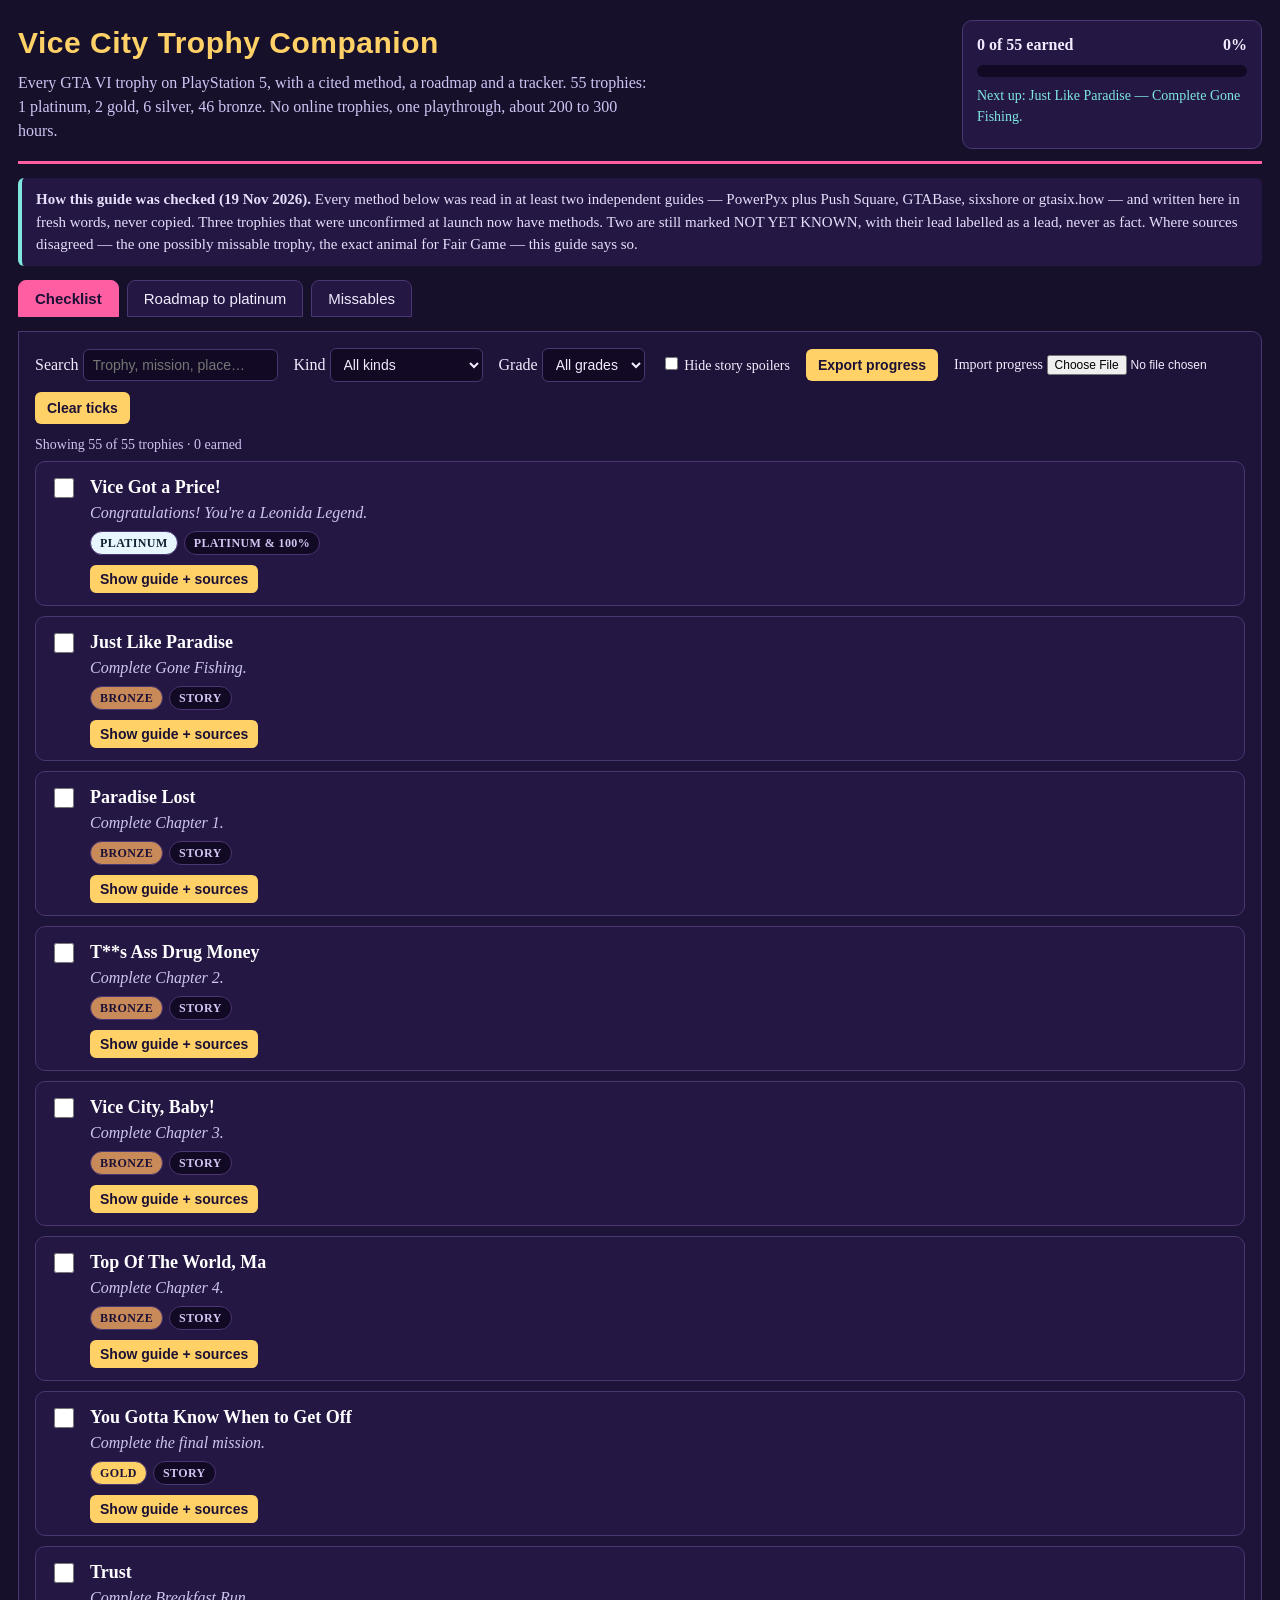
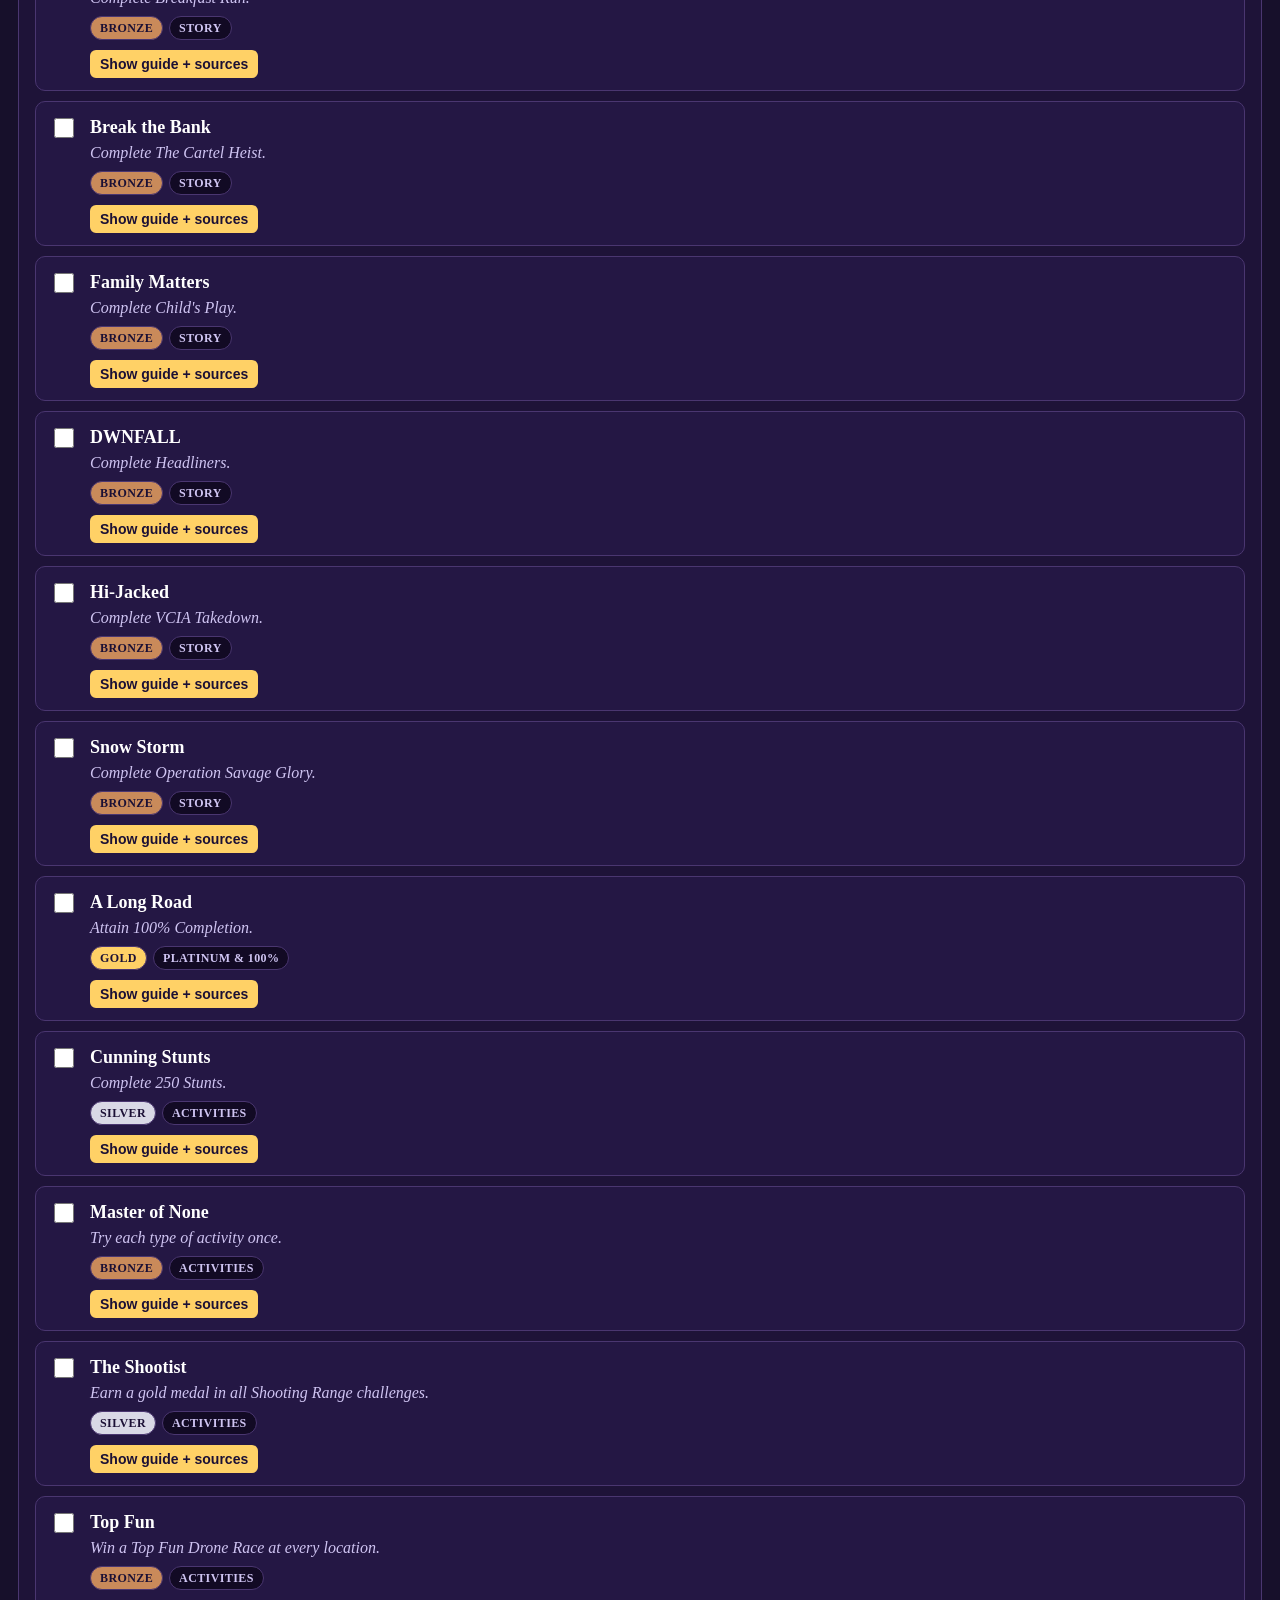
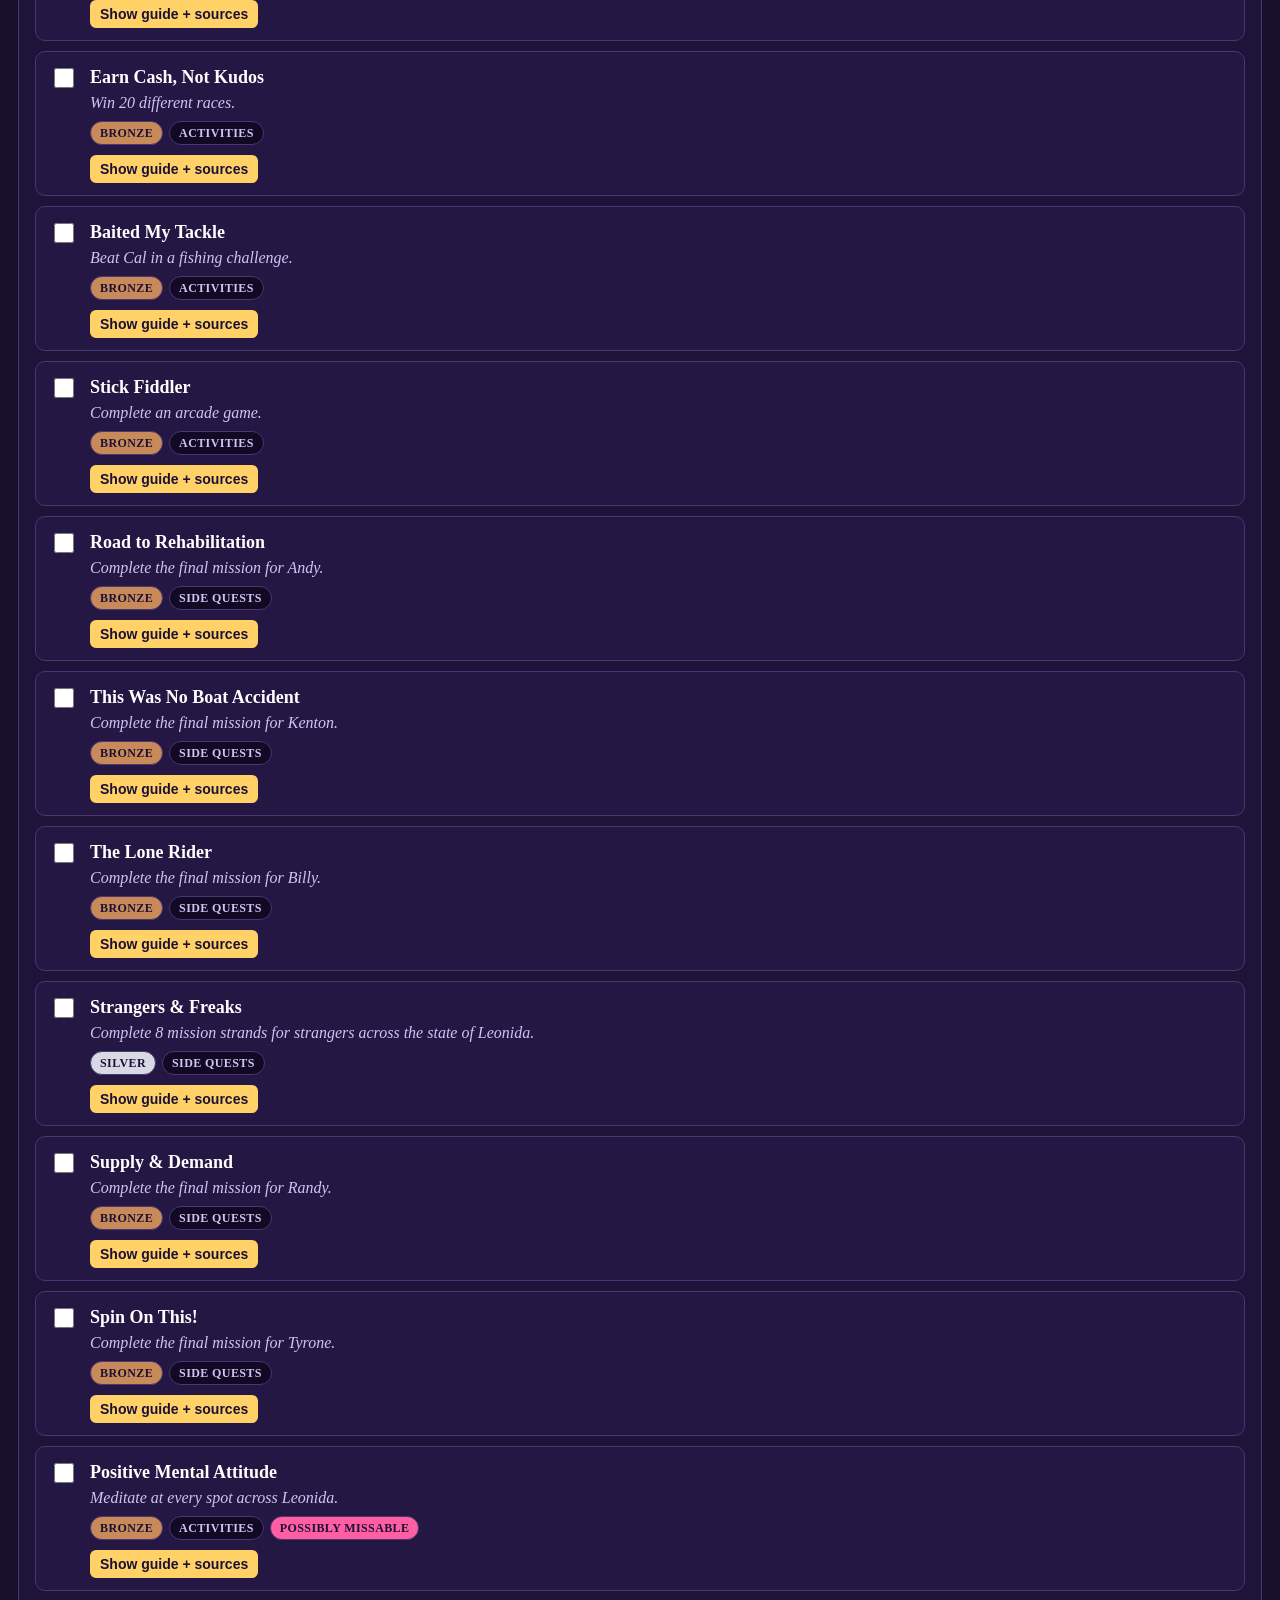
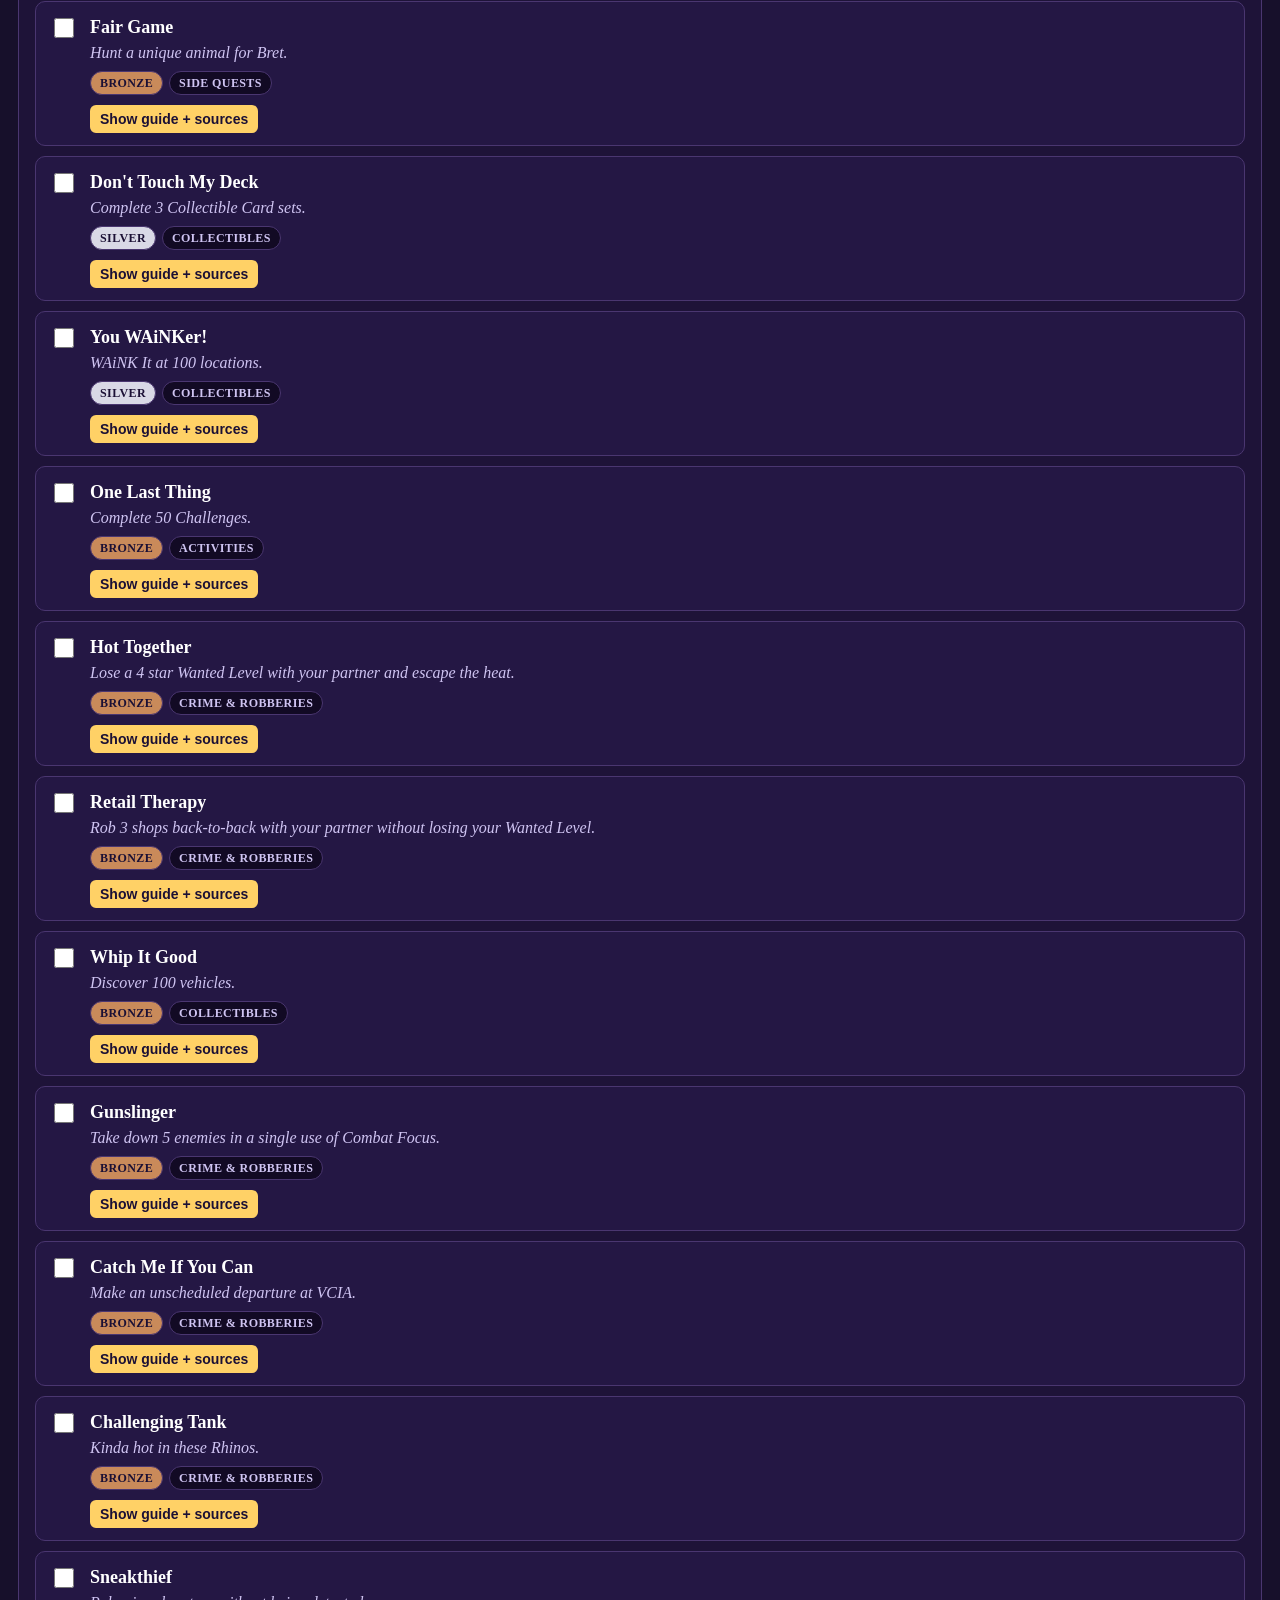
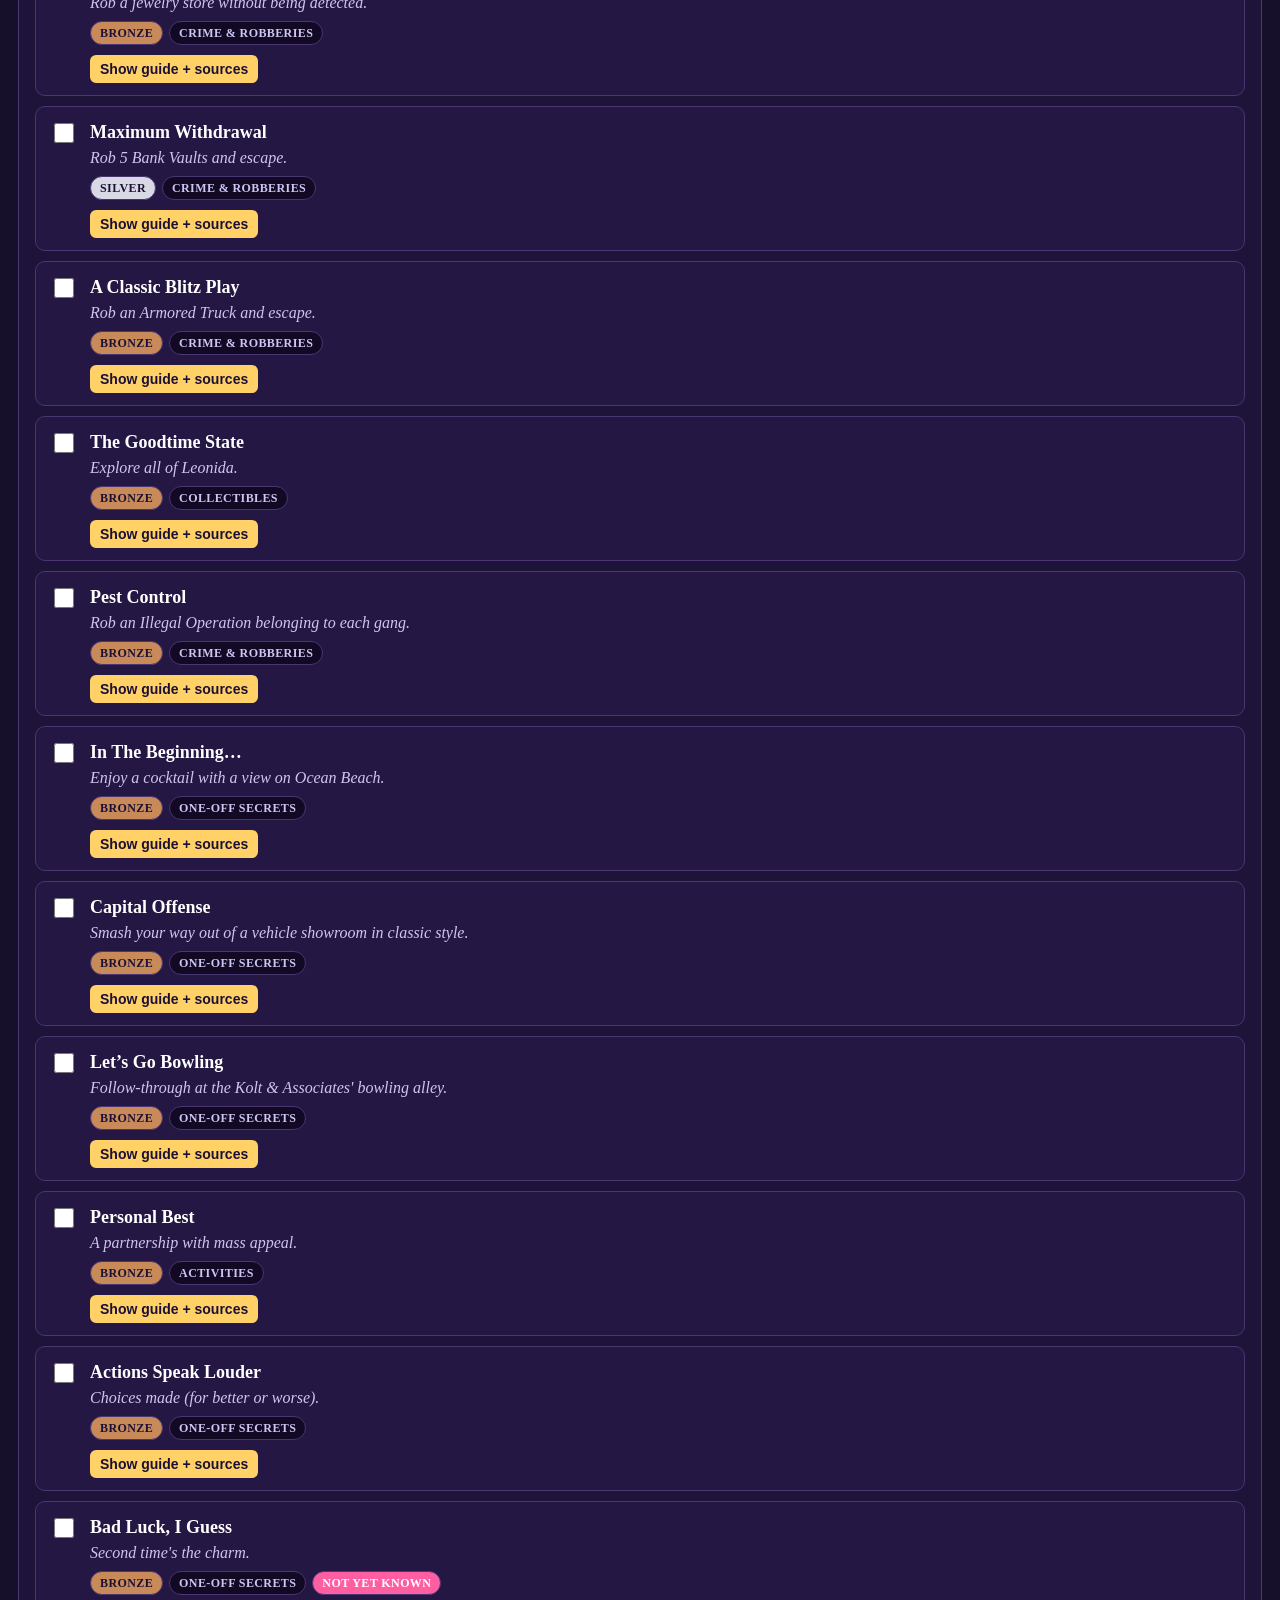
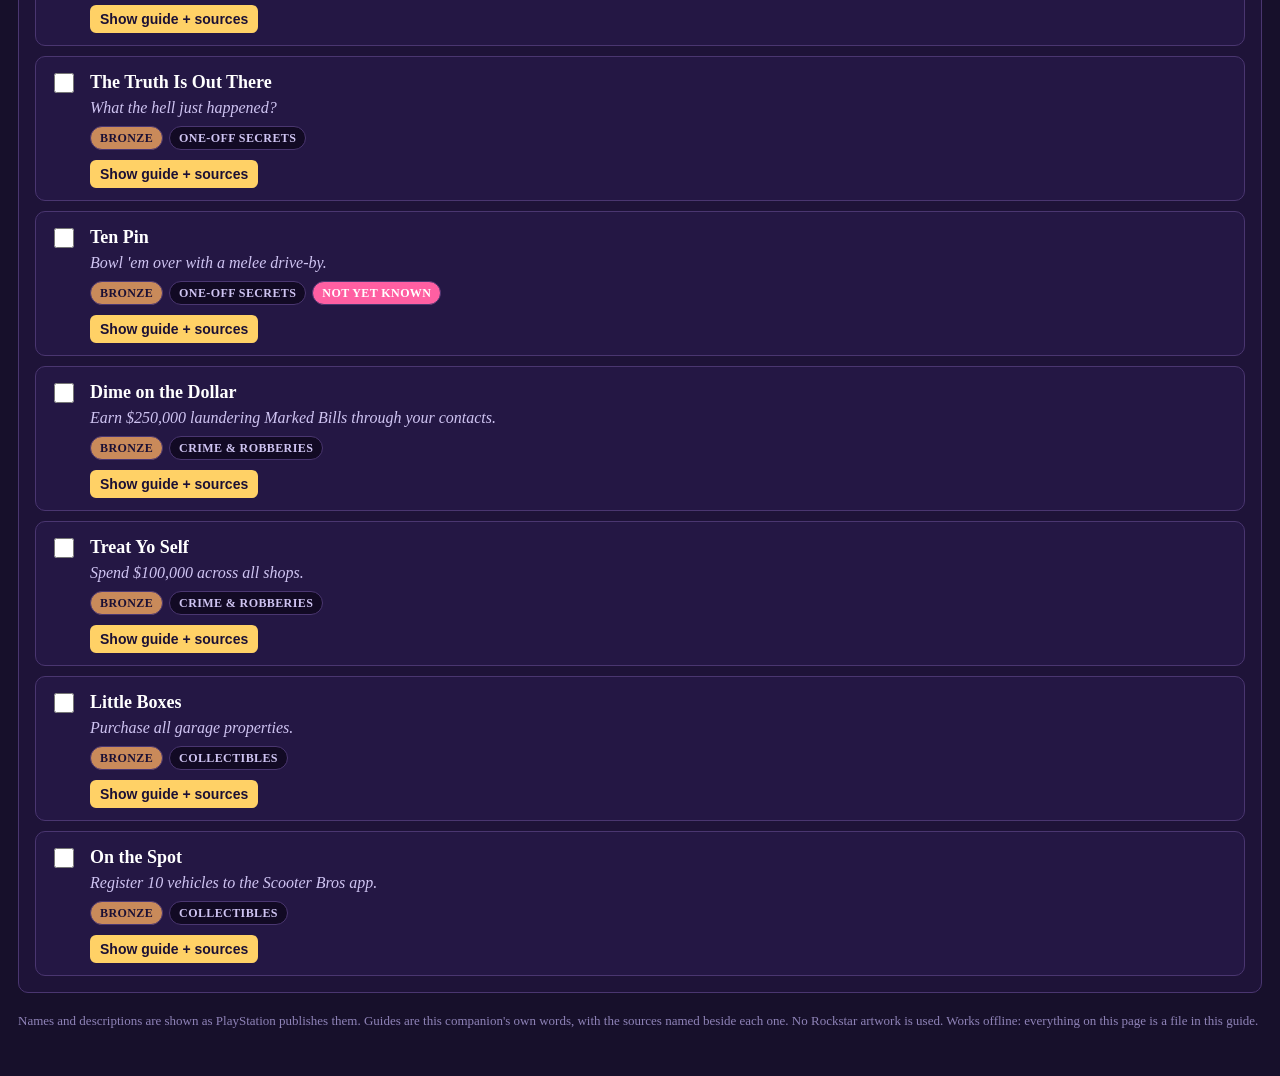
==== commit 6f8177d1: "Vice City Trophy Companion: GTA VI trophy guide and tracker (55 trophies, double-sourced, 3 unknowns" ====
--- a/app/index.html
+++ b/app/index.html
@@ -3,23 +3,92 @@
 <head>
 <meta charset="utf-8">
 <meta name="viewport" content="width=device-width, initial-scale=1">
-<title>GTA VI trophy checklist</title>
+<title>Vice City Trophy Companion — GTA VI platinum guide</title>
 <link rel="stylesheet" href="style.css">
+<link rel="icon" href="favicon.png">
 </head>
 <body>
-<header>
-  <h1>GTA VI trophy checklist</h1>
-  <p id="progress">0 of 55 earned</p>
+<header class="masthead">
+  <div>
+    <h1>Vice City Trophy Companion</h1>
+    <p class="tagline">Every GTA VI trophy on PlayStation 5, with a cited method, a roadmap and a tracker. 55 trophies: 1 platinum, 2 gold, 6 silver, 46 bronze. No online trophies, one playthrough, about 200 to 300 hours.</p>
+  </div>
+  <div class="progress-box" aria-live="polite">
+    <div class="progress-line"><span id="progress-text">0 of 55 earned</span><span id="progress-pct">0%</span></div>
+    <div class="progress-track"><div class="progress-fill" id="progress-fill" style="width:0%"></div></div>
+    <p class="next-up" id="next-up">Next up: finish the story.</p>
+  </div>
 </header>
-<div class="controls">
-  <label>Grade <select id="grade"><option value="all">All</option><option value="platinum">Platinum</option><option value="gold">Gold</option><option value="silver">Silver</option><option value="bronze">Bronze</option></select></label>
-  <button id="export" type="button">Export progress</button>
-  <label class="import">Import progress <input id="import" type="file" accept="application/json"></label>
-</div>
-<table>
-  <thead><tr><th>Earned</th><th>Trophy</th><th>Grade</th><th>How to get it</th></tr></thead>
-  <tbody id="rows"></tbody>
-</table>
+
+<aside class="checked-note">
+  <strong>How this guide was checked (19 Nov 2026).</strong>
+  Every method below was read in at least two independent guides — PowerPyx plus Push Square, GTABase, sixshore or gtasix.how — and written here in fresh words, never copied.
+  Three trophies that were unconfirmed at launch now have methods. Two are still marked NOT YET KNOWN, with their lead labelled as a lead, never as fact.
+  Where sources disagreed — the one possibly missable trophy, the exact animal for Fair Game — this guide says so.
+</aside>
+
+<nav class="tabs" aria-label="Sections">
+  <button type="button" data-tab="checklist" class="tab active" aria-current="page">Checklist</button>
+  <button type="button" data-tab="roadmap" class="tab">Roadmap to platinum</button>
+  <button type="button" data-tab="missables" class="tab">Missables</button>
+</nav>
+
+<section id="panel-checklist" class="panel">
+  <div class="controls">
+    <label class="search-label">Search <input id="search" type="search" placeholder="Trophy, mission, place…" autocomplete="off"></label>
+    <label>Kind
+      <select id="kind">
+        <option value="all">All kinds</option>
+        <option value="story">Story</option>
+        <option value="missable">Missable</option>
+        <option value="collectibles">Collectibles</option>
+        <option value="activities">Activities</option>
+        <option value="side">Side quests</option>
+        <option value="crime">Crime &amp; robberies</option>
+        <option value="secrets">One-off secrets</option>
+        <option value="platinum">Platinum &amp; 100%</option>
+        <option value="online">Online</option>
+      </select>
+    </label>
+    <label>Grade
+      <select id="grade">
+        <option value="all">All grades</option>
+        <option value="platinum">Platinum</option>
+        <option value="gold">Gold</option>
+        <option value="silver">Silver</option>
+        <option value="bronze">Bronze</option>
+      </select>
+    </label>
+    <label class="spoiler-label"><input id="spoiler" type="checkbox"> Hide story spoilers</label>
+    <button id="export" type="button">Export progress</button>
+    <label class="import-label">Import progress <input id="import" type="file" accept="application/json,.json"></label>
+    <button id="reset" type="button">Clear ticks</button>
+  </div>
+  <p class="count-line" id="count-line"></p>
+  <p class="empty-note" id="empty-note" hidden></p>
+  <div id="trophy-list" class="trophy-list"></div>
+</section>
+
+<section id="panel-roadmap" class="panel" hidden>
+  <h2>Roadmap to the platinum</h2>
+  <p>One playthrough, no difficulty setting, no mission replay. PowerPyx puts the run at about 200 hours; Push Square says 250 to 300. The story is 60 to 80 of those hours. Do the stages in order.</p>
+  <div id="roadmap-stages"></div>
+</section>
+
+<section id="panel-missables" class="panel" hidden>
+  <h2>Missables</h2>
+  <div id="missable-list"></div>
+  <h3>Save advice</h3>
+  <p>The game has 15 manual save slots plus 1 autosave, and no mission replay. PowerPyx suggests keeping a save at the start and end of each chapter (10 saves), then rotating the rest during free-roam cleanup. GTABase agrees: save before every chapter and before the final mission.</p>
+  <h3>What looks missable but is not</h3>
+  <p>Many optional missions vanish after a while, some quest givers go quiet for part of the story (Kenton does), some fences leave for good, and a few magazine collectibles sit in story buildings that close. PowerPyx says none of that touches any trophy or the 100% checklist: there are far more optional missions than the 100 needed, every trophy quest giver comes back, and the magazines also spawn elsewhere.</p>
+  <h3>Two warnings that are not about trophies</h3>
+  <p>Cheats switch trophies off and stop the game saving (PowerPyx and Push Square agree), so keep them off your platinum save. And the Irredeemable criminal profile is permanent and makes police far more aggressive: you can still earn everything, but the cleanup gets harder.</p>
+</section>
+
+<footer>
+  <p>Names and descriptions are shown as PlayStation publishes them. Guides are this companion's own words, with the sources named beside each one. No Rockstar artwork is used. Works offline: everything on this page is a file in this guide.</p>
+</footer>
 <script type="module" src="app.js"></script>
 </body>
 </html>
--- a/app/style.css
+++ b/app/style.css
@@ -1,7 +1,89 @@
-body { font-family: Arial, sans-serif; margin: 24px; color: #222; }
-header { display: flex; justify-content: space-between; align-items: baseline; }
-.controls { display: flex; gap: 16px; margin: 12px 0; align-items: center; }
-.import input { font-size: 12px; }
-table { border-collapse: collapse; width: 100%; }
-th, td { border-bottom: 1px solid #ddd; padding: 6px 8px; text-align: left; vertical-align: top; white-space: pre-line; }
-th { background: #f2f2f2; }
+/* Vice City Trophy Companion: a dusk-purple look of its own, pink and cyan accents, no game art. */
+* { box-sizing: border-box; }
+body {
+  margin: 0; padding: 0 18px 40px;
+  font-family: Georgia, "Times New Roman", serif;
+  background: #17102b; color: #f2ecff; line-height: 1.5;
+}
+h1, h2, h3, .tab, button, input, select, .grade { font-family: "Trebuchet MS", Verdana, sans-serif; }
+h1 { font-size: 30px; margin: 0 0 6px; color: #ffd166; letter-spacing: .5px; }
+h2 { font-size: 22px; color: #ffd166; margin: 4px 0 10px; }
+h3 { font-size: 17px; color: #7fe7e0; margin: 22px 0 6px; }
+p { margin: 6px 0; }
+a { color: #7fe7e0; }
+.masthead {
+  display: flex; flex-wrap: wrap; gap: 18px; justify-content: space-between;
+  padding: 20px 0 12px; border-bottom: 3px solid #ff5fa2;
+}
+.masthead > div:first-child { flex: 1 1 420px; }
+.tagline { color: #cfc4f2; max-width: 640px; }
+.progress-box { flex: 0 1 300px; background: #241744; border: 1px solid #4a3670; border-radius: 10px; padding: 12px 14px; }
+.progress-line { display: flex; justify-content: space-between; font-weight: bold; }
+.progress-track { height: 12px; background: #120a24; border-radius: 6px; margin: 8px 0; overflow: hidden; }
+.progress-fill { height: 100%; background: linear-gradient(90deg, #ff5fa2, #ffd166); transition: width .2s; }
+.next-up { color: #7fe7e0; font-size: 14px; }
+.checked-note {
+  background: #241744; border-left: 4px solid #7fe7e0; border-radius: 6px;
+  padding: 10px 14px; margin: 14px 0; font-size: 15px; color: #e6defa;
+}
+.tabs { display: flex; gap: 8px; margin: 6px 0 14px; }
+.tab {
+  background: #241744; color: #f2ecff; border: 1px solid #4a3670; border-radius: 8px 8px 0 0;
+  padding: 9px 16px; font-size: 15px; cursor: pointer;
+}
+.tab.active { background: #ff5fa2; border-color: #ff5fa2; color: #1b1035; font-weight: bold; }
+.panel { background: #1e1338; border: 1px solid #4a3670; border-radius: 0 10px 10px 10px; padding: 16px; }
+.controls { display: flex; flex-wrap: wrap; gap: 10px 16px; align-items: center; margin-bottom: 10px; }
+.controls input[type="search"], .controls select {
+  background: #120a24; color: #f2ecff; border: 1px solid #4a3670; border-radius: 6px; padding: 7px 9px; font-size: 14px;
+}
+.controls button, .guide-toggle {
+  background: #ffd166; color: #1b1035; border: none; border-radius: 6px;
+  padding: 8px 12px; font-size: 14px; font-weight: bold; cursor: pointer;
+}
+.import-label { font-size: 14px; cursor: pointer; }
+.import-label input { font-size: 12px; max-width: 190px; }
+.spoiler-label { font-size: 14px; }
+.count-line { color: #cfc4f2; font-size: 14px; }
+.empty-note { background: #241744; border: 1px dashed #7fe7e0; border-radius: 8px; padding: 12px; }
+.trophy-list { display: grid; gap: 10px; }
+.trophy {
+  display: grid; grid-template-columns: 30px 1fr; gap: 4px 10px;
+  background: #241744; border: 1px solid #4a3670; border-radius: 10px; padding: 12px 14px;
+}
+.trophy.earned { border-color: #ffd166; background: #2b1d52; }
+.trophy input[type="checkbox"] { width: 20px; height: 20px; margin-top: 4px; accent-color: #ff5fa2; cursor: pointer; }
+.trophy-name { font-size: 18px; font-weight: bold; color: #fff; }
+.trophy.earned .trophy-name { color: #ffd166; text-decoration: line-through; text-decoration-thickness: 1px; }
+.trophy-desc { color: #cfc4f2; font-style: italic; }
+.badges { display: flex; flex-wrap: wrap; gap: 6px; margin: 6px 0; }
+.badge {
+  font-size: 12px; font-weight: bold; text-transform: uppercase; letter-spacing: .4px;
+  border-radius: 20px; padding: 2px 9px; background: #120a24; border: 1px solid #4a3670; color: #cfc4f2;
+}
+.badge.grade-platinum { background: #e8f6ff; color: #123; }
+.badge.grade-gold { background: #ffd166; color: #1b1035; }
+.badge.grade-silver { background: #d9d9e6; color: #1b1035; }
+.badge.grade-bronze { background: #c98a5a; color: #1b1035; }
+.badge.missable { background: #ff5fa2; color: #1b1035; }
+.badge.unknown { background: #ff5fa2; color: #fff; }
+.guide-toggle { margin: 4px 0 0; padding: 6px 10px; }
+.guide { margin: 8px 0 0; padding: 10px 12px; background: #120a24; border-radius: 8px; font-size: 15px; }
+.guide p { margin: 0 0 8px; }
+.guide .sources { font-size: 13px; color: #cfc4f2; margin: 0; }
+.guide .sources a { margin-right: 10px; }
+.spoiler-hidden { color: #8f83b8; font-style: italic; }
+.stage {
+  background: #241744; border: 1px solid #4a3670; border-radius: 10px; padding: 14px 16px; margin: 0 0 12px;
+}
+.stage h3 { margin-top: 0; }
+.stage ul { columns: 2; margin: 8px 0 0; padding-left: 20px; }
+.stage li { break-inside: avoid; padding: 1px 0; }
+.stage li.done { color: #7fe7e0; }
+.missable-card { background: #2b1d52; border: 2px solid #ff5fa2; border-radius: 10px; padding: 14px 16px; }
+footer { margin-top: 18px; color: #8f83b8; font-size: 13px; }
+@media (max-width: 700px) {
+  body { padding: 0 10px 30px; }
+  h1 { font-size: 24px; }
+  .stage ul { columns: 1; }
+}
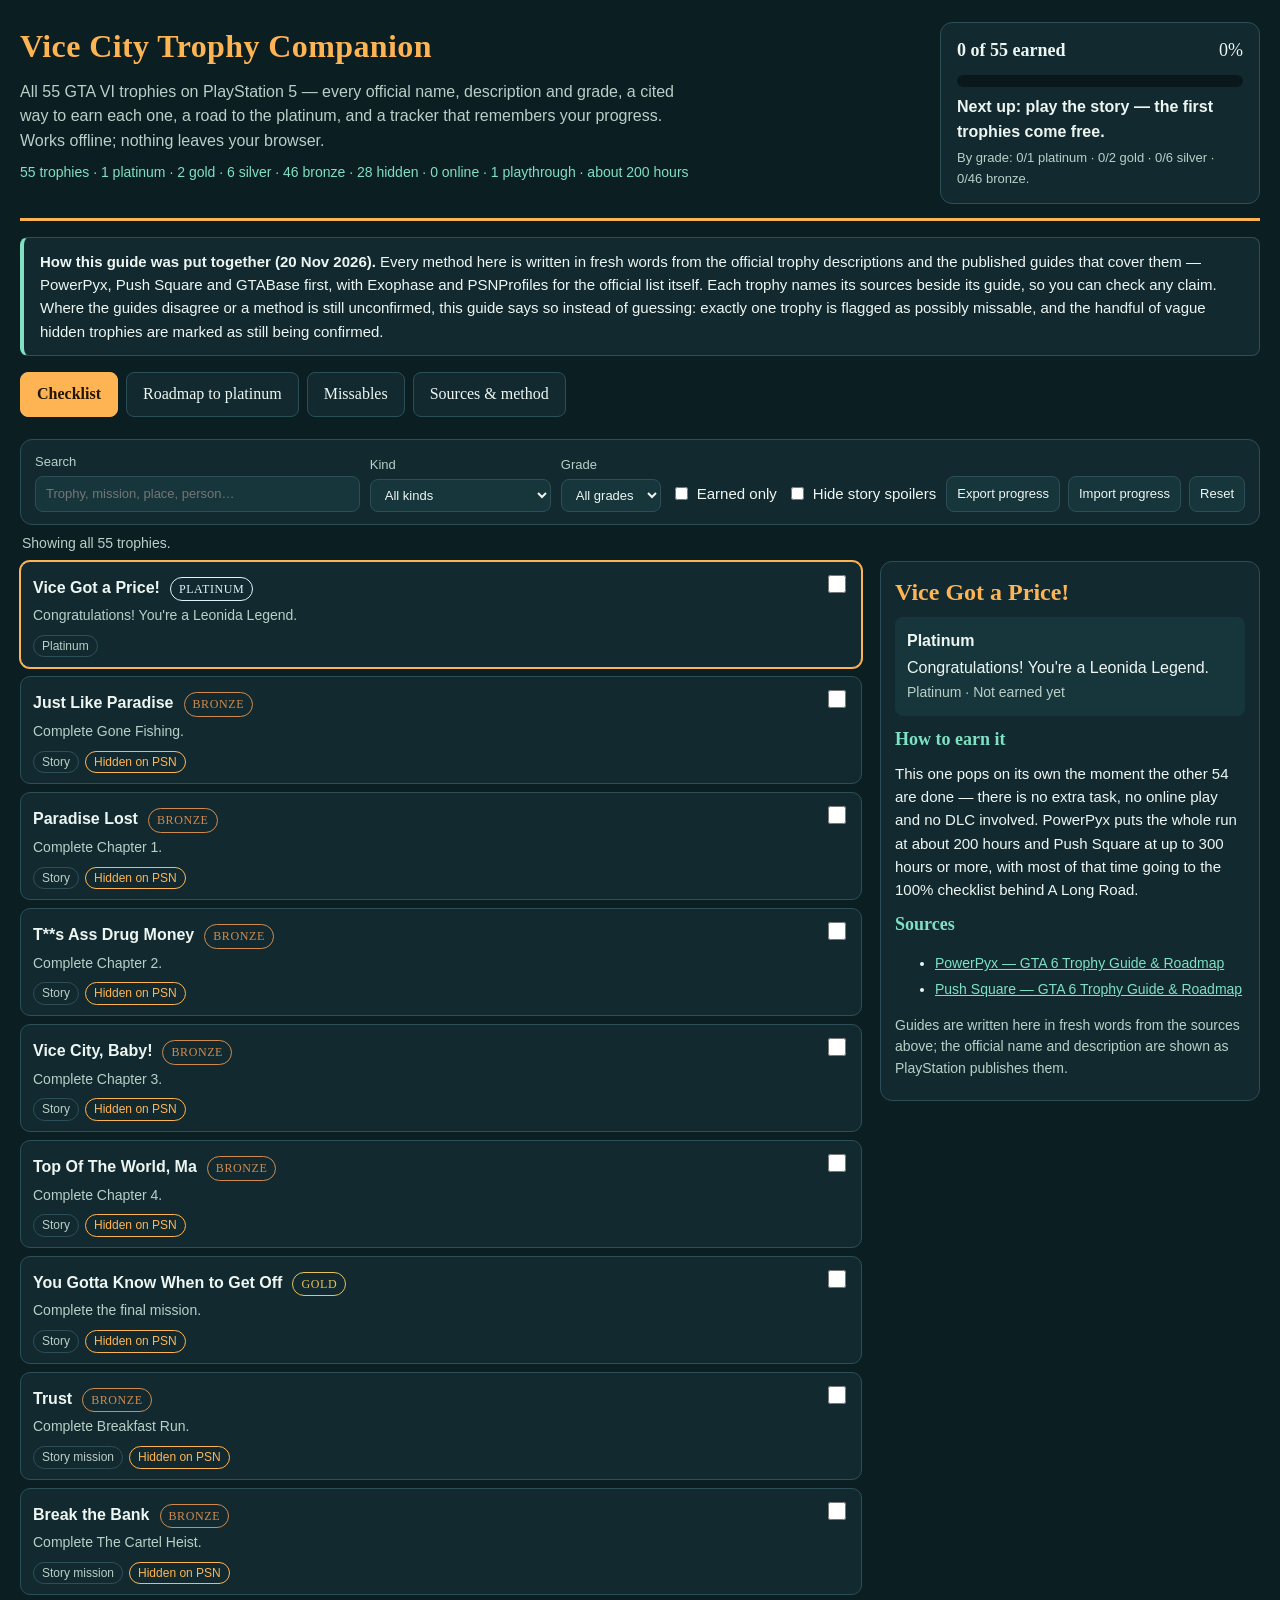
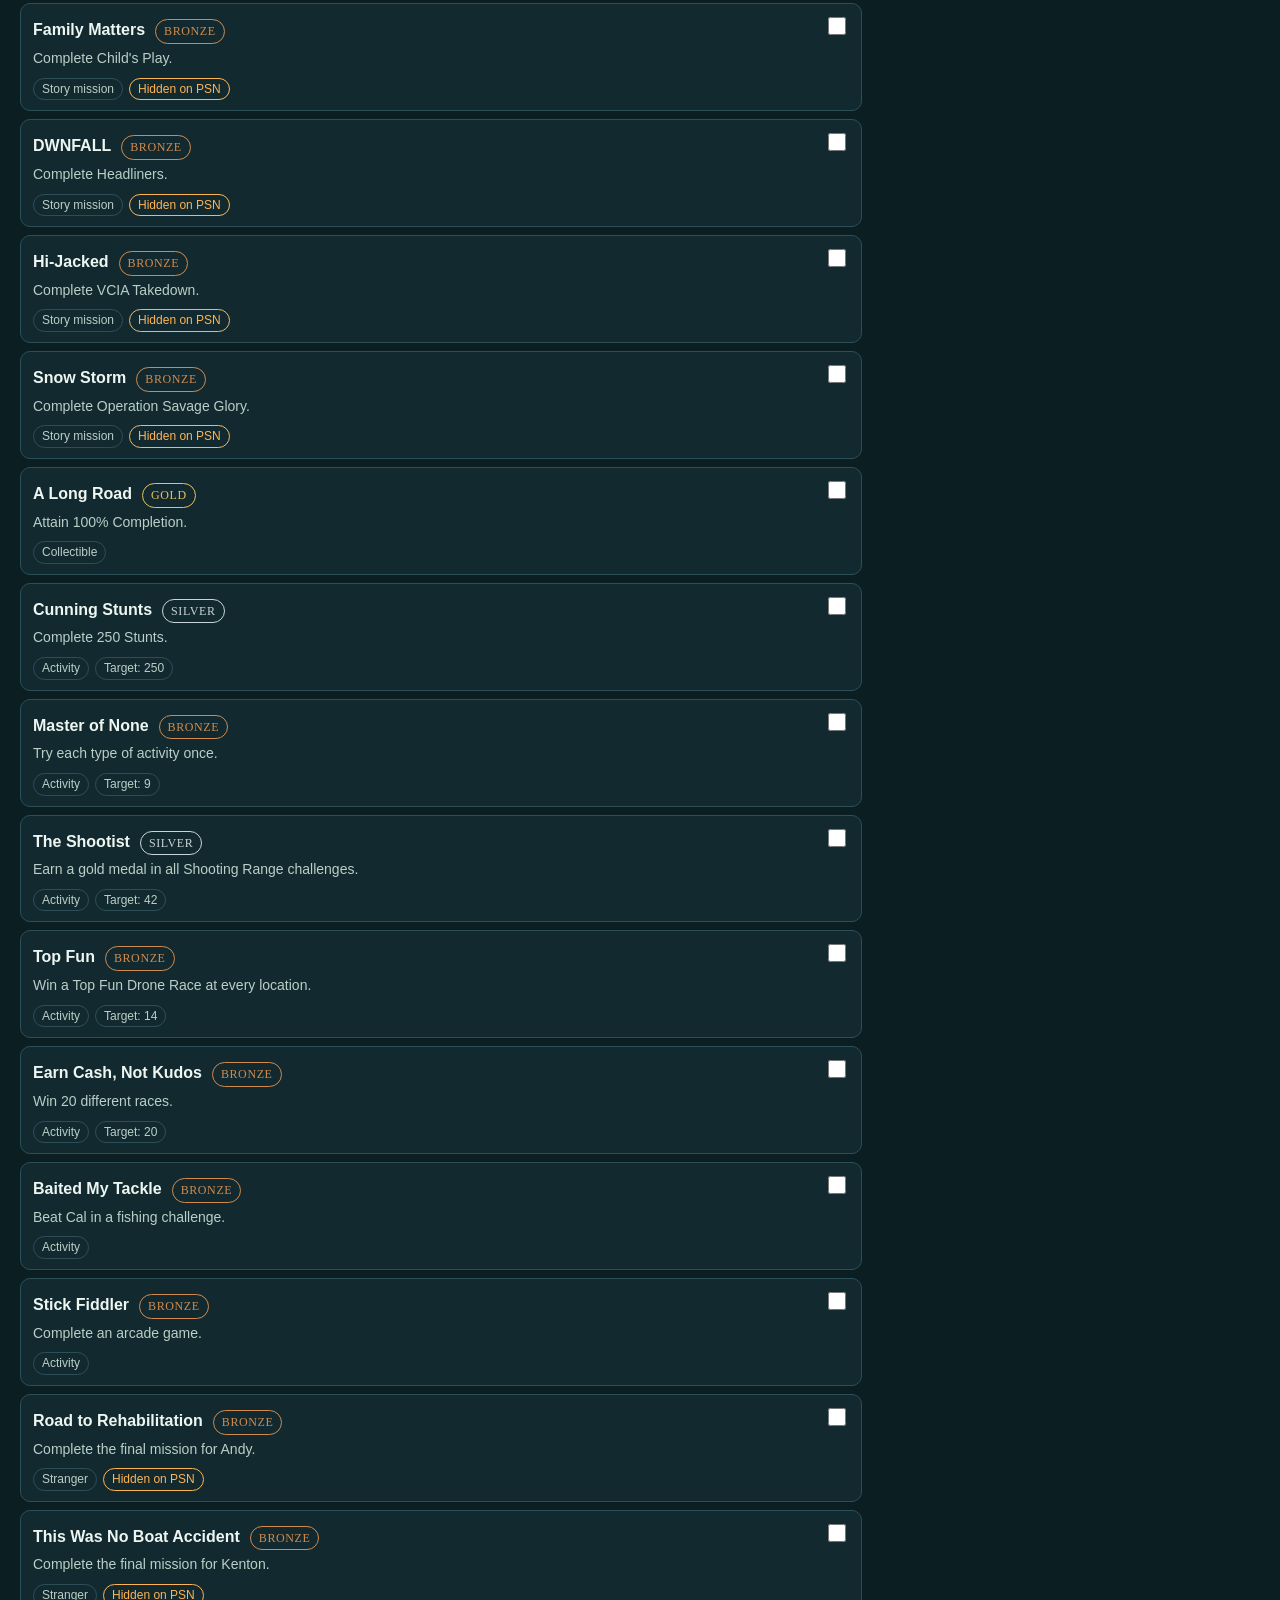
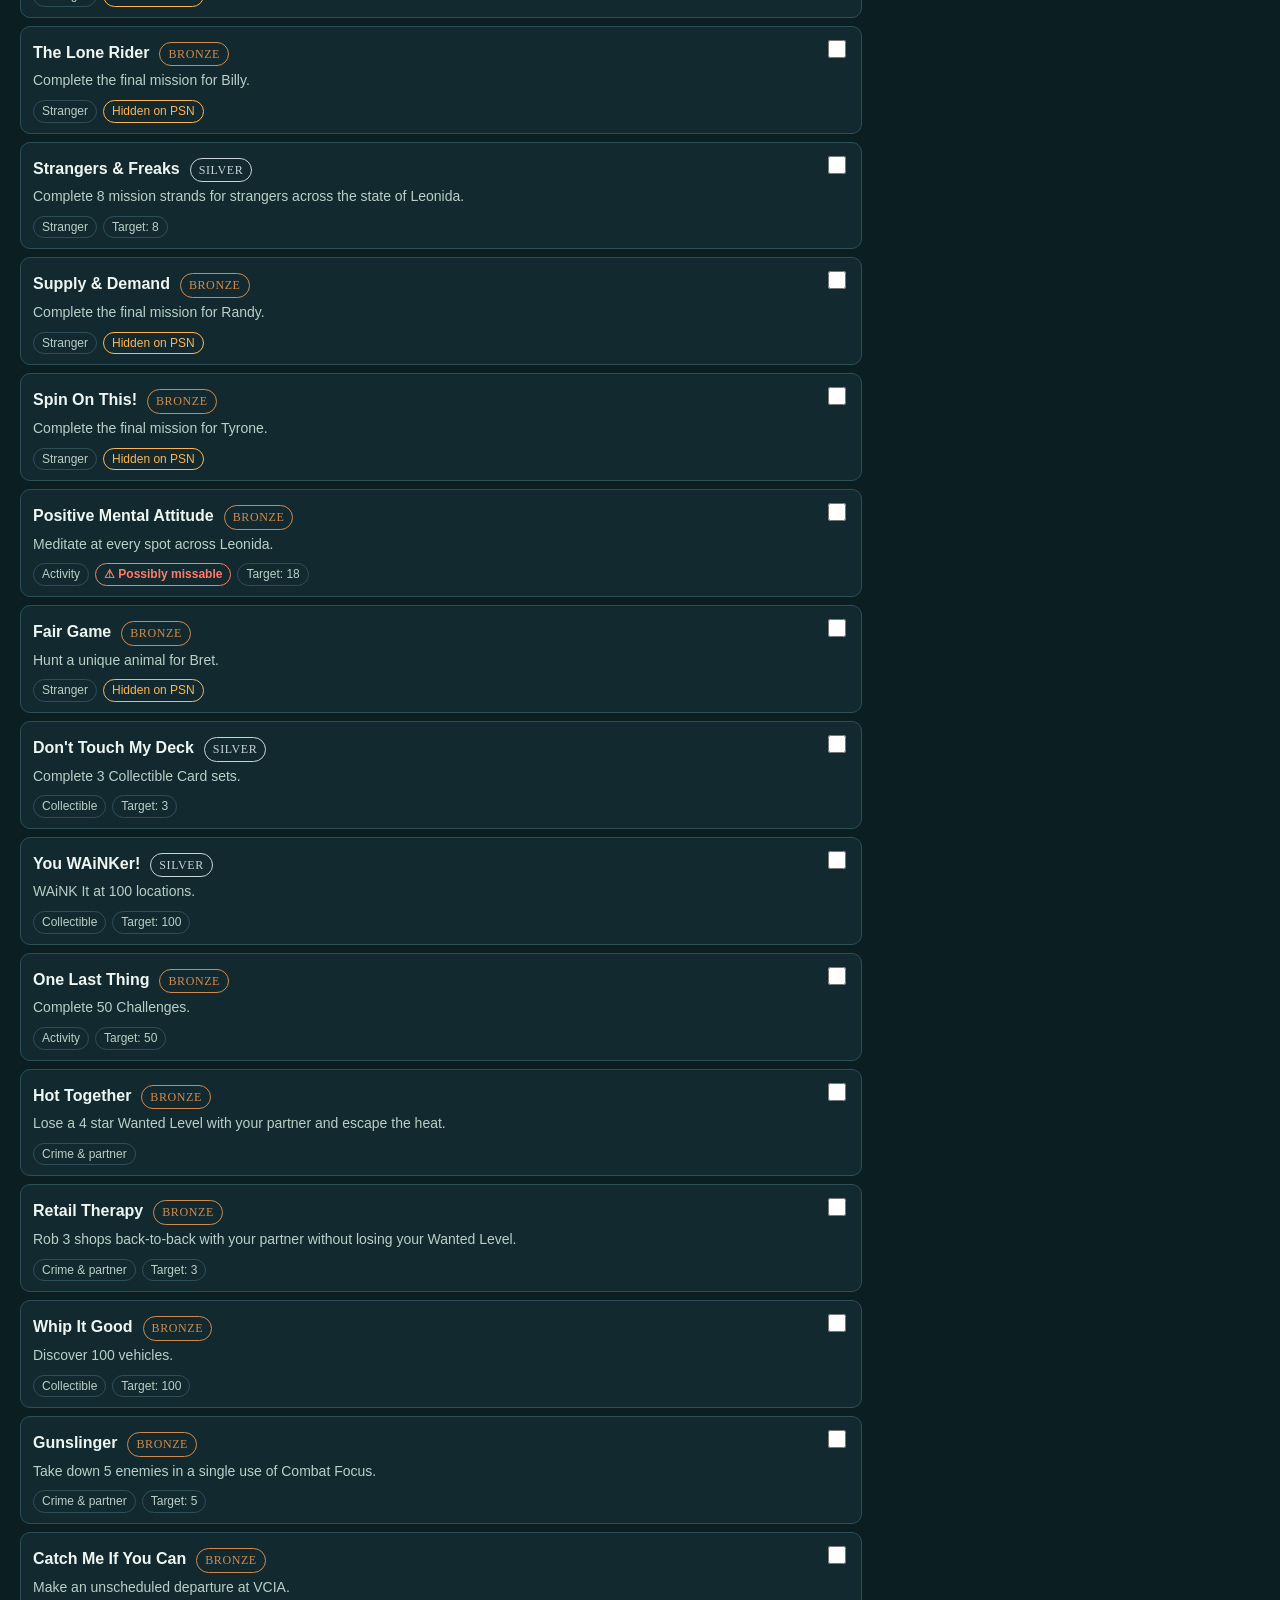
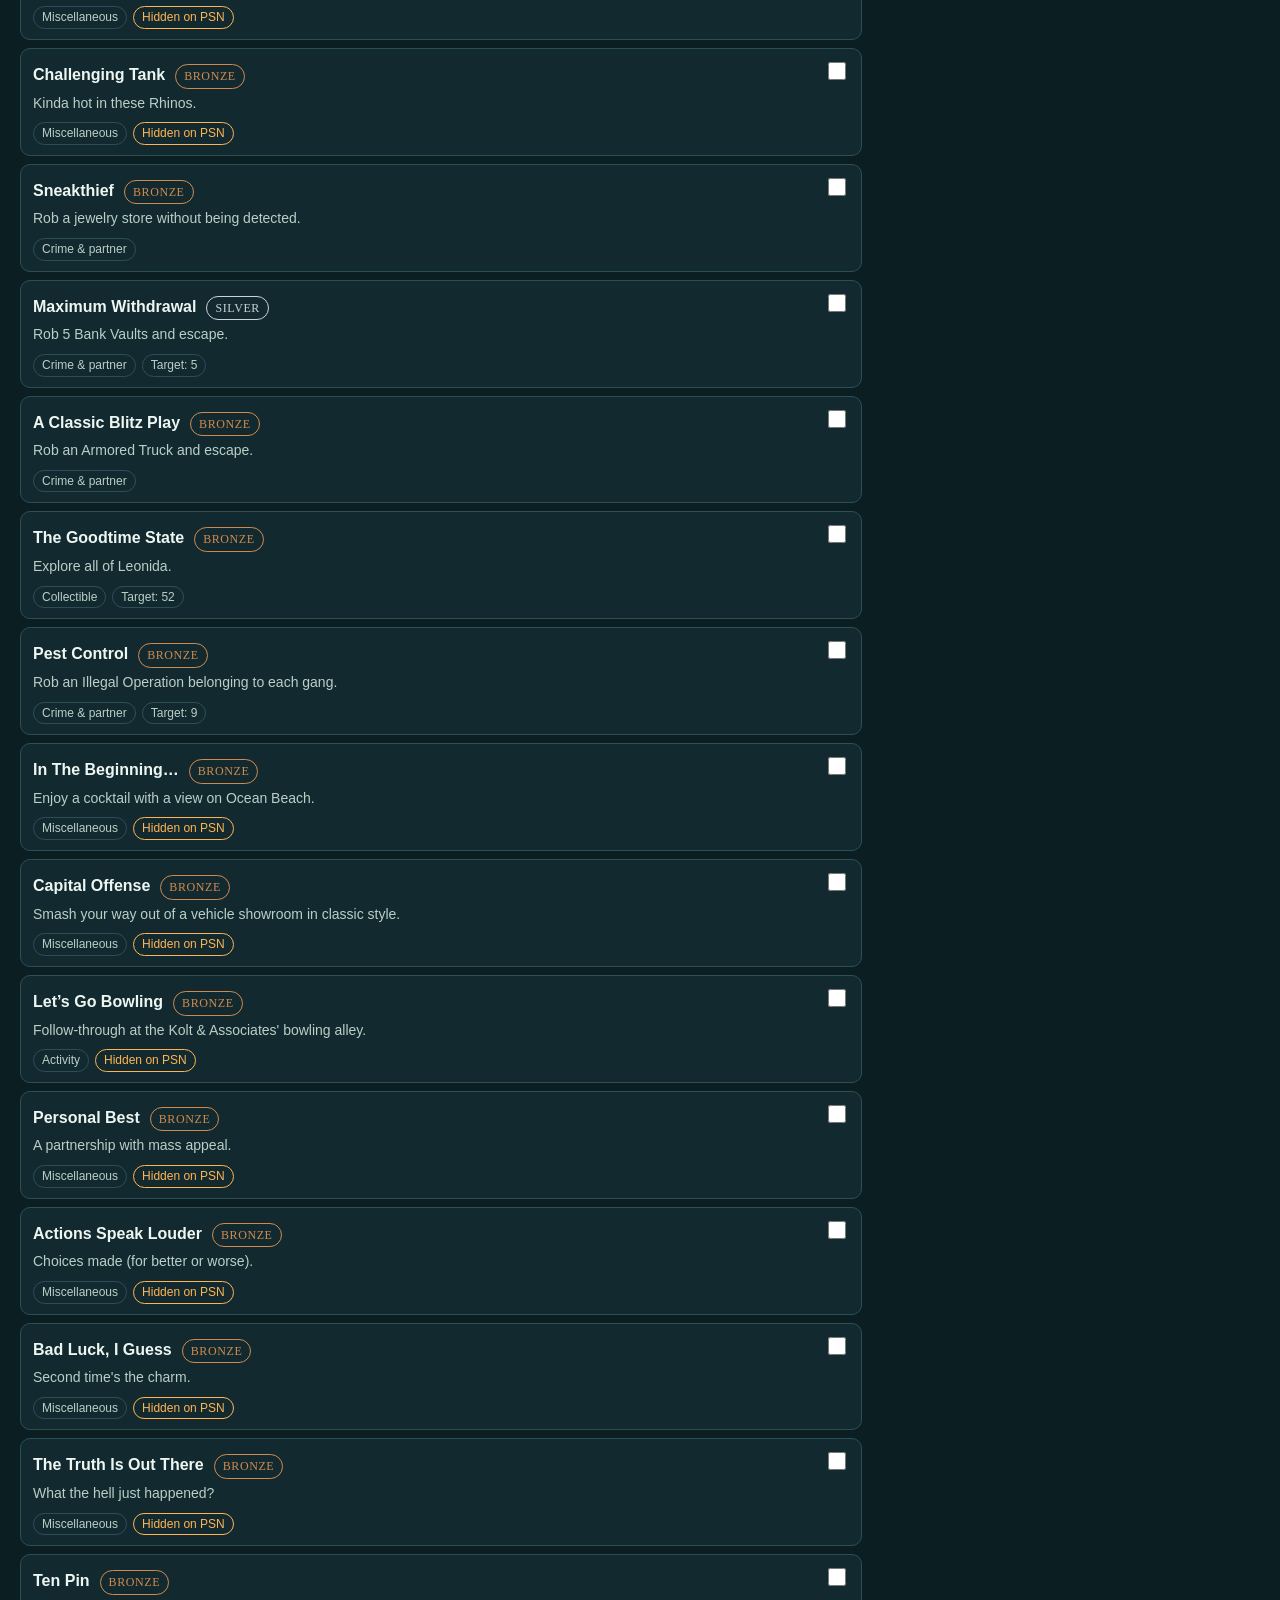
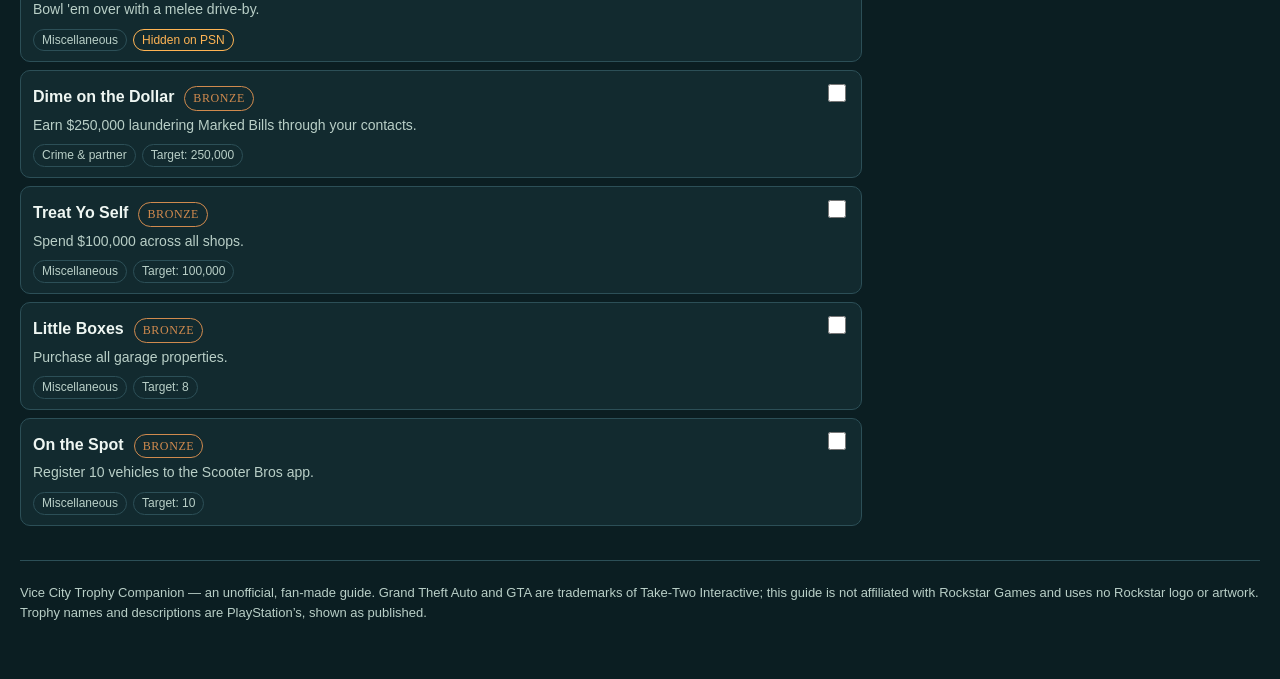
==== commit abb46603: "Vice City Trophy Companion (fresh rebuild): GTA VI trophy guide and tracker, 55 cited trophies, road" ====
--- a/app/index.html
+++ b/app/index.html
@@ -3,55 +3,56 @@
 <head>
 <meta charset="utf-8">
 <meta name="viewport" content="width=device-width, initial-scale=1">
-<title>Vice City Trophy Companion — GTA VI platinum guide</title>
+<title>Vice City Trophy Companion — GTA VI platinum guide &amp; tracker</title>
+<meta name="description" content="Offline guide and tracker for all 55 GTA VI trophies on PlayStation 5: cited guides, a roadmap to the platinum, missables flagged, saved progress.">
 <link rel="stylesheet" href="style.css">
-<link rel="icon" href="favicon.png">
+<link rel="icon" href="favicon.svg" type="image/svg+xml">
 </head>
 <body>
-<header class="masthead">
-  <div>
+<header class="top">
+  <div class="top-title">
     <h1>Vice City Trophy Companion</h1>
-    <p class="tagline">Every GTA VI trophy on PlayStation 5, with a cited method, a roadmap and a tracker. 55 trophies: 1 platinum, 2 gold, 6 silver, 46 bronze. No online trophies, one playthrough, about 200 to 300 hours.</p>
+    <p class="tagline">All 55 GTA VI trophies on PlayStation 5 — every official name, description and grade, a cited way to earn each one, a road to the platinum, and a tracker that remembers your progress. Works offline; nothing leaves your browser.</p>
+    <p class="facts">55 trophies &middot; 1 platinum &middot; 2 gold &middot; 6 silver &middot; 46 bronze &middot; 28 hidden &middot; 0 online &middot; 1 playthrough &middot; about 200 hours</p>
   </div>
-  <div class="progress-box" aria-live="polite">
-    <div class="progress-line"><span id="progress-text">0 of 55 earned</span><span id="progress-pct">0%</span></div>
-    <div class="progress-track"><div class="progress-fill" id="progress-fill" style="width:0%"></div></div>
-    <p class="next-up" id="next-up">Next up: finish the story.</p>
+  <div class="progress-card" aria-live="polite">
+    <div class="progress-row"><strong id="progress-text">0 of 55 earned</strong><span id="progress-pct">0%</span></div>
+    <div class="progress-bar"><div class="progress-fill" id="progress-fill" style="width:0%"></div></div>
+    <p class="next-up" id="next-up">Next up: play the story — the first trophies come free.</p>
+    <p class="progress-sub" id="progress-sub">Platinum, gold, silver and bronze counts update as you tick trophies off.</p>
   </div>
 </header>
 
-<aside class="checked-note">
-  <strong>How this guide was checked (19 Nov 2026).</strong>
-  Every method below was read in at least two independent guides — PowerPyx plus Push Square, GTABase, sixshore or gtasix.how — and written here in fresh words, never copied.
-  Three trophies that were unconfirmed at launch now have methods. Two are still marked NOT YET KNOWN, with their lead labelled as a lead, never as fact.
-  Where sources disagreed — the one possibly missable trophy, the exact animal for Fair Game — this guide says so.
+<aside class="method-note">
+  <strong>How this guide was put together (20 Nov 2026).</strong>
+  Every method here is written in fresh words from the official trophy descriptions and the published guides that cover them — PowerPyx, Push Square and GTABase first, with Exophase and PSNProfiles for the official list itself. Each trophy names its sources beside its guide, so you can check any claim. Where the guides disagree or a method is still unconfirmed, this guide says so instead of guessing: exactly one trophy is flagged as possibly missable, and the handful of vague hidden trophies are marked as still being confirmed.
 </aside>
 
 <nav class="tabs" aria-label="Sections">
   <button type="button" data-tab="checklist" class="tab active" aria-current="page">Checklist</button>
   <button type="button" data-tab="roadmap" class="tab">Roadmap to platinum</button>
   <button type="button" data-tab="missables" class="tab">Missables</button>
+  <button type="button" data-tab="sources" class="tab">Sources &amp; method</button>
 </nav>
 
-<section id="panel-checklist" class="panel">
+<section id="panel-checklist" class="panel" aria-label="Trophy checklist">
   <div class="controls">
-    <label class="search-label">Search <input id="search" type="search" placeholder="Trophy, mission, place…" autocomplete="off"></label>
-    <label>Kind
-      <select id="kind">
+    <label class="control search-control">Search <input id="search" type="search" placeholder="Trophy, mission, place, person&hellip;" autocomplete="off"></label>
+    <label class="control">Kind
+      <select id="kind-filter">
         <option value="all">All kinds</option>
         <option value="story">Story</option>
-        <option value="missable">Missable</option>
-        <option value="collectibles">Collectibles</option>
-        <option value="activities">Activities</option>
-        <option value="side">Side quests</option>
-        <option value="crime">Crime &amp; robberies</option>
-        <option value="secrets">One-off secrets</option>
-        <option value="platinum">Platinum &amp; 100%</option>
-        <option value="online">Online</option>
+        <option value="mission">Story missions</option>
+        <option value="stranger">Strangers &amp; side quests</option>
+        <option value="collectible">Collectibles</option>
+        <option value="activity">Activities</option>
+        <option value="crime">Crime &amp; partner</option>
+        <option value="misc">Miscellaneous</option>
+        <option value="platinum">Platinum</option>
       </select>
     </label>
-    <label>Grade
-      <select id="grade">
+    <label class="control">Grade
+      <select id="grade-filter">
         <option value="all">All grades</option>
         <option value="platinum">Platinum</option>
         <option value="gold">Gold</option>
@@ -59,36 +60,61 @@
         <option value="bronze">Bronze</option>
       </select>
     </label>
-    <label class="spoiler-label"><input id="spoiler" type="checkbox"> Hide story spoilers</label>
-    <button id="export" type="button">Export progress</button>
-    <label class="import-label">Import progress <input id="import" type="file" accept="application/json,.json"></label>
-    <button id="reset" type="button">Clear ticks</button>
+    <label class="control check"><input id="earned-only" type="checkbox"> Earned only</label>
+    <label class="control check"><input id="spoiler-toggle" type="checkbox"> Hide story spoilers</label>
+    <span class="control buttons">
+      <button type="button" id="export-btn">Export progress</button>
+      <button type="button" id="import-btn">Import progress</button>
+      <input id="import-file" type="file" accept=".json,application/json" hidden>
+      <button type="button" id="reset-btn">Reset</button>
+    </span>
   </div>
-  <p class="count-line" id="count-line"></p>
-  <p class="empty-note" id="empty-note" hidden></p>
-  <div id="trophy-list" class="trophy-list"></div>
+  <p class="list-meta" id="list-meta">Showing all 55 trophies.</p>
+  <div class="layout">
+    <ul class="trophy-list" id="trophy-list"></ul>
+    <aside class="detail" id="detail" aria-live="polite">
+      <p class="detail-empty">Pick a trophy on the left to read its guide and sources here.</p>
+    </aside>
+  </div>
 </section>
 
-<section id="panel-roadmap" class="panel" hidden>
+<section id="panel-roadmap" class="panel" hidden aria-label="Roadmap to the platinum">
   <h2>Roadmap to the platinum</h2>
-  <p>One playthrough, no difficulty setting, no mission replay. PowerPyx puts the run at about 200 hours; Push Square says 250 to 300. The story is 60 to 80 of those hours. Do the stages in order.</p>
-  <div id="roadmap-stages"></div>
+  <p>One playthrough, no online play, no difficulty setting, no mission replay — so play in this order and keep a save at the start and end of every chapter (the game gives 15 manual save slots). PowerPyx puts the run at about 200 hours at difficulty 4/10; Push Square says up to 300 hours or more. The story takes 60–80 hours, the 100% checklist about 100, and the leftover stranger strands and odd jobs about 10.</p>
+  <div id="roadmap"></div>
 </section>
 
-<section id="panel-missables" class="panel" hidden>
+<section id="panel-missables" class="panel" hidden aria-label="Missable trophies">
   <h2>Missables</h2>
-  <div id="missable-list"></div>
-  <h3>Save advice</h3>
-  <p>The game has 15 manual save slots plus 1 autosave, and no mission replay. PowerPyx suggests keeping a save at the start and end of each chapter (10 saves), then rotating the rest during free-roam cleanup. GTABase agrees: save before every chapter and before the final mission.</p>
-  <h3>What looks missable but is not</h3>
-  <p>Many optional missions vanish after a while, some quest givers go quiet for part of the story (Kenton does), some fences leave for good, and a few magazine collectibles sit in story buildings that close. PowerPyx says none of that touches any trophy or the 100% checklist: there are far more optional missions than the 100 needed, every trophy quest giver comes back, and the magazines also spawn elsewhere.</p>
-  <h3>Two warnings that are not about trophies</h3>
-  <p>Cheats switch trophies off and stop the game saving (PowerPyx and Push Square agree), so keep them off your platinum save. And the Irredeemable criminal profile is permanent and makes police far more aggressive: you can still earn everything, but the cleanup gets harder.</p>
+  <p>Good news first: there is no mission replay and no chapter select, yet almost nothing can be missed, because free-roam stays open after the story and every quest giver tied to a trophy comes back. PowerPyx, Push Square, GTABase and KeenGamer agree on the same single exception.</p>
+  <div id="missables"></div>
+  <h3>Save habits that cover the rest</h3>
+  <ul class="plain">
+    <li>Keep a manual save at the start and end of each of the five chapters — with no replay, that is your only rewind button.</li>
+    <li>Do the Chapter 1 balcony meditation the moment it is offered (see Positive Mental Attitude below) — it is the one thing the guides cannot promise you can go back for.</li>
+    <li>Turn cheats off for the whole run: using one disables trophies and saving.</li>
+    <li>Scan vehicles and study animals as you meet them; the counts (200 of 277 vehicles, 100 of 255 animals) are checked on the 100% list, not on a single mission.</li>
+  </ul>
+</section>
+
+<section id="panel-sources" class="panel" hidden aria-label="Sources and method">
+  <h2>Sources &amp; method</h2>
+  <p>This guide was written from the official trophy list and the published guides below. The official names, descriptions and grades are shown exactly as PlayStation publishes them (via Exophase and PSNProfiles, who agree on all 55). Every guide paragraph is written here in fresh words; no guide text is copied. A link opens only if you follow it — the app itself fetches nothing.</p>
+  <ul class="plain" id="source-list"></ul>
+  <h3>What is still uncertain</h3>
+  <ul class="plain">
+    <li>Several hidden trophies have one-line official descriptions that name no place or step. Their guides give the best reading of the description and say plainly where the method is still being confirmed by the guide sites.</li>
+    <li>The one possibly missable trophy, Positive Mental Attitude, rests on PowerPyx and KeenGamer: the first meditation, at Jason&rsquo;s house in Chapter 1, may not be repeatable later, and it is not yet settled whether it counts toward the total.</li>
+    <li>Counts the game tracks (42 Shooting Range challenges, 14 drone-race locations, 18 meditation spots, 52 areas of Leonida, 9 gangs, 8 garage properties, 9 activity types) come from the official list&rsquo;s PSN progress targets as listed by PSNProfiles and the kit&rsquo;s starter data.</li>
+  </ul>
+  <h3>Your data stays yours</h3>
+  <p>Progress is saved only in this browser&rsquo;s localStorage, under one key. Export downloads a JSON file with your earned trophies; import reads such a file back. Nothing is sent anywhere, and there is no account.</p>
 </section>
 
 <footer>
-  <p>Names and descriptions are shown as PlayStation publishes them. Guides are this companion's own words, with the sources named beside each one. No Rockstar artwork is used. Works offline: everything on this page is a file in this guide.</p>
+  <p>Vice City Trophy Companion — an unofficial, fan-made guide. Grand Theft Auto and GTA are trademarks of Take-Two Interactive; this guide is not affiliated with Rockstar Games and uses no Rockstar logo or artwork. Trophy names and descriptions are PlayStation&rsquo;s, shown as published.</p>
 </footer>
+
 <script type="module" src="app.js"></script>
 </body>
 </html>
--- a/app/style.css
+++ b/app/style.css
@@ -1,89 +1,165 @@
-/* Vice City Trophy Companion: a dusk-purple look of its own, pink and cyan accents, no game art. */
+/* Vice City Trophy Companion: a Leonida-night look of its own.
+   Deep teal panels, warm amber accents, mint for earned state.
+   System fonts only, so the app works fully offline. */
 * { box-sizing: border-box; }
+:root {
+  --ink: #eef6f2;
+  --ink-dim: #b9cfc7;
+  --bg: #0b1e22;
+  --panel: #122a2f;
+  --panel-2: #17363c;
+  --line: #2c4f57;
+  --amber: #ffb454;
+  --amber-ink: #241503;
+  --mint: #7fe0c3;
+  --coral: #ff7a6b;
+  --gold: #e8c15a;
+  --silver: #c9d4d8;
+  --bronze: #d08a4e;
+  --platinum: #dff3ff;
+}
 body {
-  margin: 0; padding: 0 18px 40px;
-  font-family: Georgia, "Times New Roman", serif;
-  background: #17102b; color: #f2ecff; line-height: 1.5;
+  margin: 0;
+  padding: 0 20px 48px;
+  background: var(--bg);
+  color: var(--ink);
+  font-family: -apple-system, "Segoe UI", Roboto, Helvetica, Arial, sans-serif;
+  line-height: 1.55;
 }
-h1, h2, h3, .tab, button, input, select, .grade { font-family: "Trebuchet MS", Verdana, sans-serif; }
-h1 { font-size: 30px; margin: 0 0 6px; color: #ffd166; letter-spacing: .5px; }
-h2 { font-size: 22px; color: #ffd166; margin: 4px 0 10px; }
-h3 { font-size: 17px; color: #7fe7e0; margin: 22px 0 6px; }
-p { margin: 6px 0; }
-a { color: #7fe7e0; }
-.masthead {
-  display: flex; flex-wrap: wrap; gap: 18px; justify-content: space-between;
-  padding: 20px 0 12px; border-bottom: 3px solid #ff5fa2;
+h1, h2, h3, .tab, button, .grade, .progress-row { font-family: Georgia, "Times New Roman", serif; }
+h1 { font-size: 32px; margin: 0 0 8px; color: var(--amber); letter-spacing: .4px; }
+h2 { font-size: 24px; color: var(--amber); margin: 6px 0 10px; }
+h3 { font-size: 18px; color: var(--mint); margin: 24px 0 8px; }
+p { margin: 8px 0; }
+a { color: var(--mint); }
+a:visited { color: #a8d8c6; }
+button, select, input[type="search"] {
+  font: inherit; color: var(--ink);
+  background: var(--panel-2); border: 1px solid var(--line);
+  border-radius: 8px; padding: 7px 10px;
 }
-.masthead > div:first-child { flex: 1 1 420px; }
-.tagline { color: #cfc4f2; max-width: 640px; }
-.progress-box { flex: 0 1 300px; background: #241744; border: 1px solid #4a3670; border-radius: 10px; padding: 12px 14px; }
-.progress-line { display: flex; justify-content: space-between; font-weight: bold; }
-.progress-track { height: 12px; background: #120a24; border-radius: 6px; margin: 8px 0; overflow: hidden; }
-.progress-fill { height: 100%; background: linear-gradient(90deg, #ff5fa2, #ffd166); transition: width .2s; }
-.next-up { color: #7fe7e0; font-size: 14px; }
-.checked-note {
-  background: #241744; border-left: 4px solid #7fe7e0; border-radius: 6px;
-  padding: 10px 14px; margin: 14px 0; font-size: 15px; color: #e6defa;
+button { cursor: pointer; }
+button:hover, select:hover { border-color: var(--amber); }
+button:focus-visible, input:focus-visible, select:focus-visible { outline: 2px solid var(--amber); outline-offset: 1px; }
+
+.top {
+  display: flex; flex-wrap: wrap; gap: 20px; justify-content: space-between;
+  padding: 22px 0 14px; border-bottom: 3px solid var(--amber);
 }
-.tabs { display: flex; gap: 8px; margin: 6px 0 14px; }
+.top-title { flex: 1 1 460px; }
+.tagline { color: var(--ink-dim); max-width: 660px; margin-top: 0; }
+.facts { font-size: 14px; color: var(--mint); }
+.progress-card {
+  flex: 0 1 320px; background: var(--panel);
+  border: 1px solid var(--line); border-radius: 12px; padding: 14px 16px;
+}
+.progress-row { display: flex; justify-content: space-between; font-size: 18px; }
+.progress-bar { height: 12px; background: #0a181b; border-radius: 6px; margin: 10px 0 8px; overflow: hidden; }
+.progress-fill { height: 100%; background: linear-gradient(90deg, var(--amber), var(--mint)); border-radius: 6px; transition: width .3s ease; }
+.next-up { margin: 4px 0; font-weight: 600; }
+.progress-sub { font-size: 13px; color: var(--ink-dim); margin: 2px 0 0; }
+
+.method-note {
+  background: var(--panel); border: 1px solid var(--line); border-left: 4px solid var(--mint);
+  border-radius: 8px; padding: 12px 16px; margin: 16px 0 4px; font-size: 15px;
+}
+.tabs { display: flex; flex-wrap: wrap; gap: 8px; margin: 16px 0 4px; }
 .tab {
-  background: #241744; color: #f2ecff; border: 1px solid #4a3670; border-radius: 8px 8px 0 0;
-  padding: 9px 16px; font-size: 15px; cursor: pointer;
+  padding: 9px 16px; border-radius: 8px; background: var(--panel);
+  border: 1px solid var(--line); font-size: 16px;
 }
-.tab.active { background: #ff5fa2; border-color: #ff5fa2; color: #1b1035; font-weight: bold; }
-.panel { background: #1e1338; border: 1px solid #4a3670; border-radius: 0 10px 10px 10px; padding: 16px; }
-.controls { display: flex; flex-wrap: wrap; gap: 10px 16px; align-items: center; margin-bottom: 10px; }
-.controls input[type="search"], .controls select {
-  background: #120a24; color: #f2ecff; border: 1px solid #4a3670; border-radius: 6px; padding: 7px 9px; font-size: 14px;
+.tab.active { background: var(--amber); color: var(--amber-ink); border-color: var(--amber); font-weight: 700; }
+.panel { padding: 10px 0 6px; }
+
+.controls {
+  display: flex; flex-wrap: wrap; gap: 10px; align-items: end;
+  background: var(--panel); border: 1px solid var(--line);
+  border-radius: 12px; padding: 12px 14px; margin: 8px 0;
 }
-.controls button, .guide-toggle {
-  background: #ffd166; color: #1b1035; border: none; border-radius: 6px;
-  padding: 8px 12px; font-size: 14px; font-weight: bold; cursor: pointer;
+.control { display: flex; flex-direction: column; gap: 4px; font-size: 13px; color: var(--ink-dim); }
+.control.check { flex-direction: row; align-items: center; gap: 6px; font-size: 15px; color: var(--ink); padding-bottom: 7px; }
+.search-control { flex: 1 1 240px; }
+.control.buttons { flex-direction: row; gap: 8px; padding-bottom: 0; }
+.list-meta { color: var(--ink-dim); font-size: 14px; margin: 6px 2px; }
+
+.layout { display: flex; gap: 18px; align-items: flex-start; }
+.trophy-list {
+  list-style: none; margin: 0; padding: 0;
+  flex: 1 1 560px; min-width: 0;
+  display: flex; flex-direction: column; gap: 8px;
 }
-.import-label { font-size: 14px; cursor: pointer; }
-.import-label input { font-size: 12px; max-width: 190px; }
-.spoiler-label { font-size: 14px; }
-.count-line { color: #cfc4f2; font-size: 14px; }
-.empty-note { background: #241744; border: 1px dashed #7fe7e0; border-radius: 8px; padding: 12px; }
-.trophy-list { display: grid; gap: 10px; }
 .trophy {
-  display: grid; grid-template-columns: 30px 1fr; gap: 4px 10px;
-  background: #241744; border: 1px solid #4a3670; border-radius: 10px; padding: 12px 14px;
+  background: var(--panel); border: 1px solid var(--line); border-radius: 10px;
+  padding: 10px 12px; cursor: pointer;
 }
-.trophy.earned { border-color: #ffd166; background: #2b1d52; }
-.trophy input[type="checkbox"] { width: 20px; height: 20px; margin-top: 4px; accent-color: #ff5fa2; cursor: pointer; }
-.trophy-name { font-size: 18px; font-weight: bold; color: #fff; }
-.trophy.earned .trophy-name { color: #ffd166; text-decoration: line-through; text-decoration-thickness: 1px; }
-.trophy-desc { color: #cfc4f2; font-style: italic; }
-.badges { display: flex; flex-wrap: wrap; gap: 6px; margin: 6px 0; }
-.badge {
-  font-size: 12px; font-weight: bold; text-transform: uppercase; letter-spacing: .4px;
-  border-radius: 20px; padding: 2px 9px; background: #120a24; border: 1px solid #4a3670; color: #cfc4f2;
+.trophy:hover { border-color: var(--amber); }
+.trophy.selected { border-color: var(--amber); box-shadow: 0 0 0 1px var(--amber); }
+.trophy.earned { border-left: 4px solid var(--mint); }
+.trophy-head { display: flex; gap: 10px; align-items: baseline; }
+.trophy-name { font-weight: 700; font-size: 16px; }
+.grade {
+  flex: none; font-size: 12px; text-transform: uppercase; letter-spacing: .6px;
+  border: 1px solid var(--line); border-radius: 20px; padding: 2px 8px; color: var(--ink-dim);
 }
-.badge.grade-platinum { background: #e8f6ff; color: #123; }
-.badge.grade-gold { background: #ffd166; color: #1b1035; }
-.badge.grade-silver { background: #d9d9e6; color: #1b1035; }
-.badge.grade-bronze { background: #c98a5a; color: #1b1035; }
-.badge.missable { background: #ff5fa2; color: #1b1035; }
-.badge.unknown { background: #ff5fa2; color: #fff; }
-.guide-toggle { margin: 4px 0 0; padding: 6px 10px; }
-.guide { margin: 8px 0 0; padding: 10px 12px; background: #120a24; border-radius: 8px; font-size: 15px; }
-.guide p { margin: 0 0 8px; }
-.guide .sources { font-size: 13px; color: #cfc4f2; margin: 0; }
-.guide .sources a { margin-right: 10px; }
-.spoiler-hidden { color: #8f83b8; font-style: italic; }
-.stage {
-  background: #241744; border: 1px solid #4a3670; border-radius: 10px; padding: 14px 16px; margin: 0 0 12px;
+.grade.platinum { color: var(--platinum); border-color: var(--platinum); }
+.grade.gold { color: var(--gold); border-color: var(--gold); }
+.grade.silver { color: var(--silver); border-color: var(--silver); }
+.grade.bronze { color: var(--bronze); border-color: var(--bronze); }
+.trophy-desc { color: var(--ink-dim); margin: 4px 0 0; font-size: 14px; }
+.trophy-tags { display: flex; flex-wrap: wrap; gap: 6px; margin-top: 8px; }
+.tag {
+  font-size: 12px; border: 1px solid var(--line); border-radius: 20px;
+  padding: 1px 8px; color: var(--ink-dim);
 }
-.stage h3 { margin-top: 0; }
-.stage ul { columns: 2; margin: 8px 0 0; padding-left: 20px; }
-.stage li { break-inside: avoid; padding: 1px 0; }
-.stage li.done { color: #7fe7e0; }
-.missable-card { background: #2b1d52; border: 2px solid #ff5fa2; border-radius: 10px; padding: 14px 16px; }
-footer { margin-top: 18px; color: #8f83b8; font-size: 13px; }
-@media (max-width: 700px) {
-  body { padding: 0 10px 30px; }
-  h1 { font-size: 24px; }
-  .stage ul { columns: 1; }
+.tag.missable { color: var(--coral); border-color: var(--coral); font-weight: 700; }
+.tag.hidden-t { color: var(--amber); border-color: var(--amber); }
+.trophy-check { margin-left: auto; flex: none; font-size: 15px; }
+.trophy-check input { width: 18px; height: 18px; accent-color: var(--mint); }
+.spoiled { color: var(--ink-dim); font-style: italic; }
+
+.detail {
+  flex: 0 1 380px; position: sticky; top: 12px;
+  background: var(--panel); border: 1px solid var(--line); border-radius: 12px;
+  padding: 12px 14px; min-width: 0;
 }
+.detail h2 { margin-top: 0; margin-bottom: 6px; }
+.detail h3 { margin: 10px 0 4px; }
+.detail .official { padding: 8px 10px; }
+.detail-empty { color: var(--ink-dim); }
+.detail .official { background: var(--panel-2); border-radius: 8px; padding: 10px 12px; }
+.detail .official p { margin: 2px 0; }
+.guide-text { font-size: 15px; }
+.sources { font-size: 14px; }
+.sources li { margin: 4px 0; }
+.warn {
+  background: #3a1d16; border: 1px solid var(--coral); border-radius: 8px;
+  padding: 10px 12px; font-size: 14px;
+}
+.note { font-size: 14px; color: var(--ink-dim); }
+
+.roadmap-stage {
+  background: var(--panel); border: 1px solid var(--line); border-radius: 12px;
+  padding: 14px 18px; margin: 12px 0;
+}
+.roadmap-stage h3 { margin-top: 0; }
+.stage-count { color: var(--ink-dim); font-size: 14px; }
+.stage-trophies { display: flex; flex-wrap: wrap; gap: 6px; margin-top: 8px; }
+.stage-trophies span {
+  font-size: 13px; background: var(--panel-2); border: 1px solid var(--line);
+  border-radius: 20px; padding: 2px 10px;
+}
+.stage-trophies span.done { border-color: var(--mint); color: var(--mint); }
+.plain li { margin: 6px 0; }
+.missable-card {
+  background: var(--panel); border: 1px solid var(--coral); border-radius: 12px;
+  padding: 14px 18px; margin: 12px 0;
+}
+.missable-card h3 { color: var(--coral); margin-top: 0; }
+footer { margin-top: 28px; border-top: 1px solid var(--line); padding-top: 14px; font-size: 13px; color: var(--ink-dim); }
+
+@media (max-width: 900px) {
+  .layout { flex-direction: column; }
+  .detail { position: static; flex: 1 1 auto; width: 100%; }
+  body { padding: 0 12px 40px; }
+  h1 { font-size: 26px; }
+}
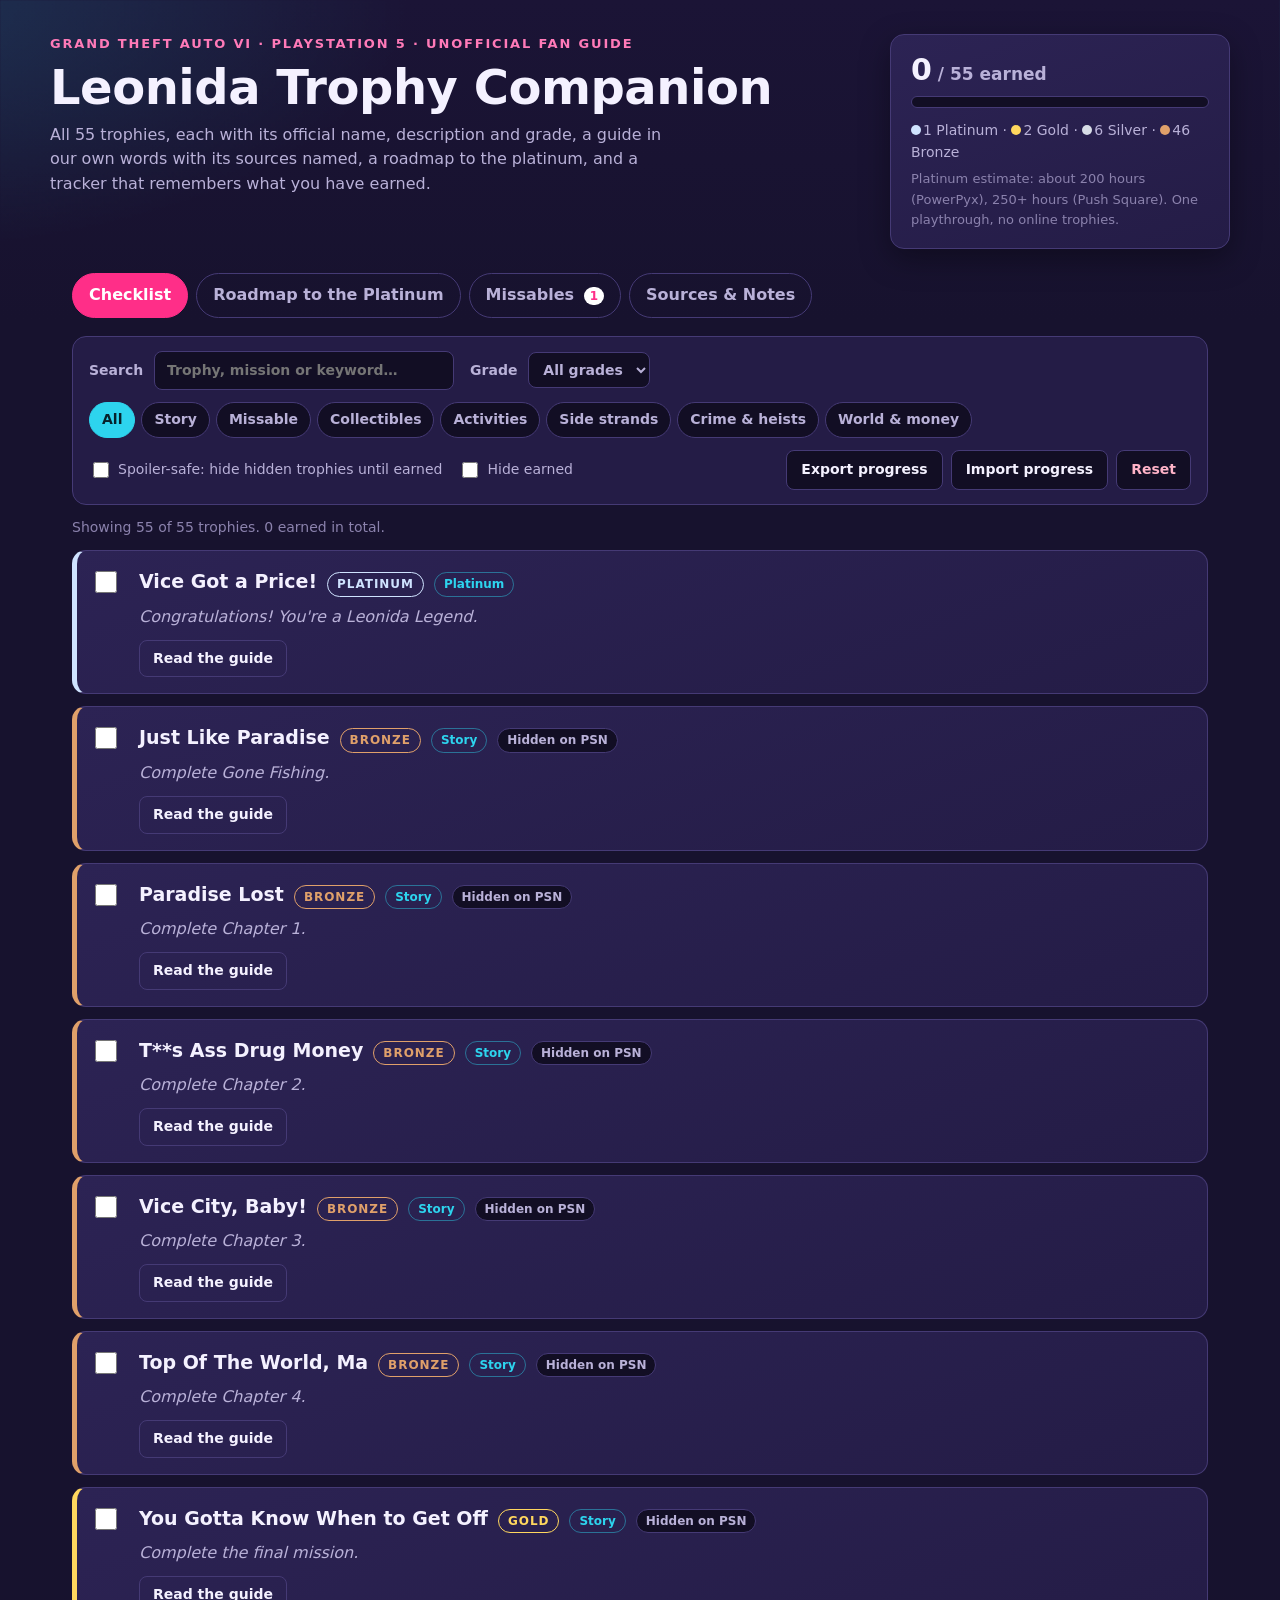
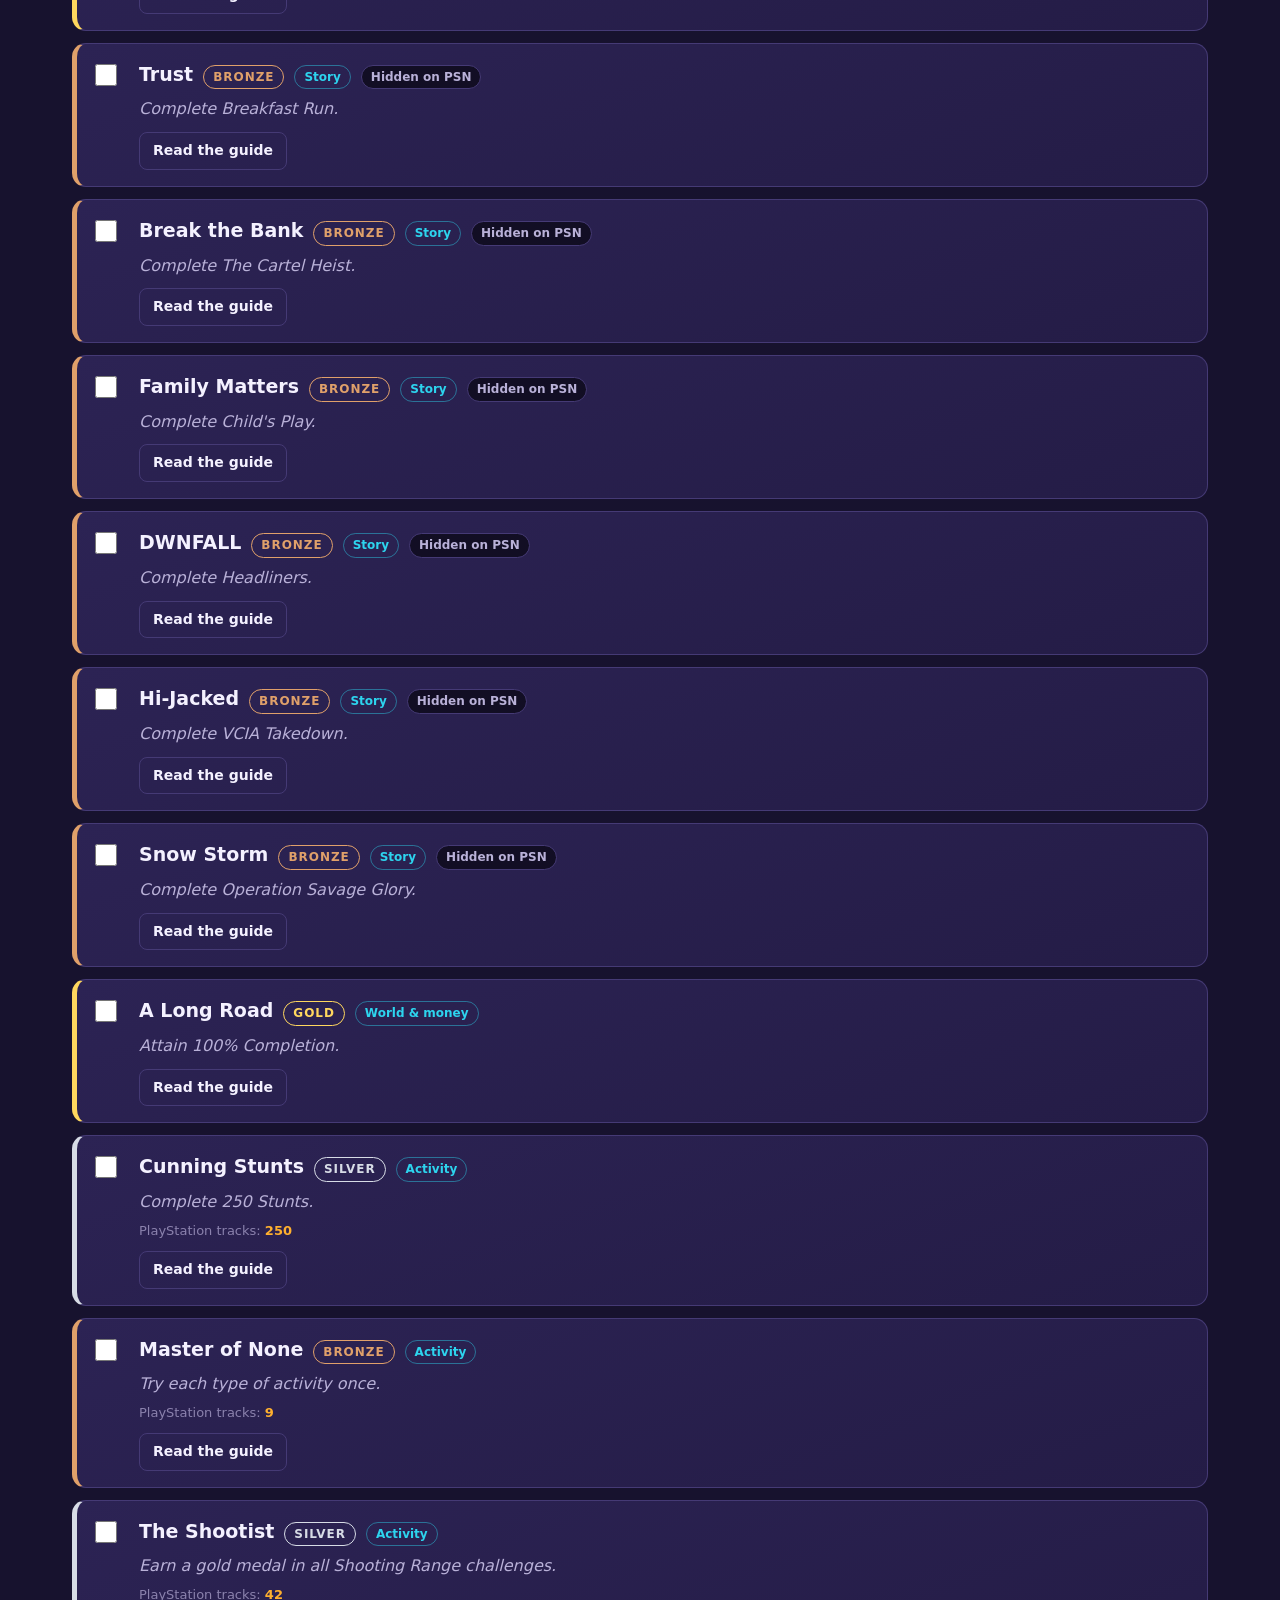
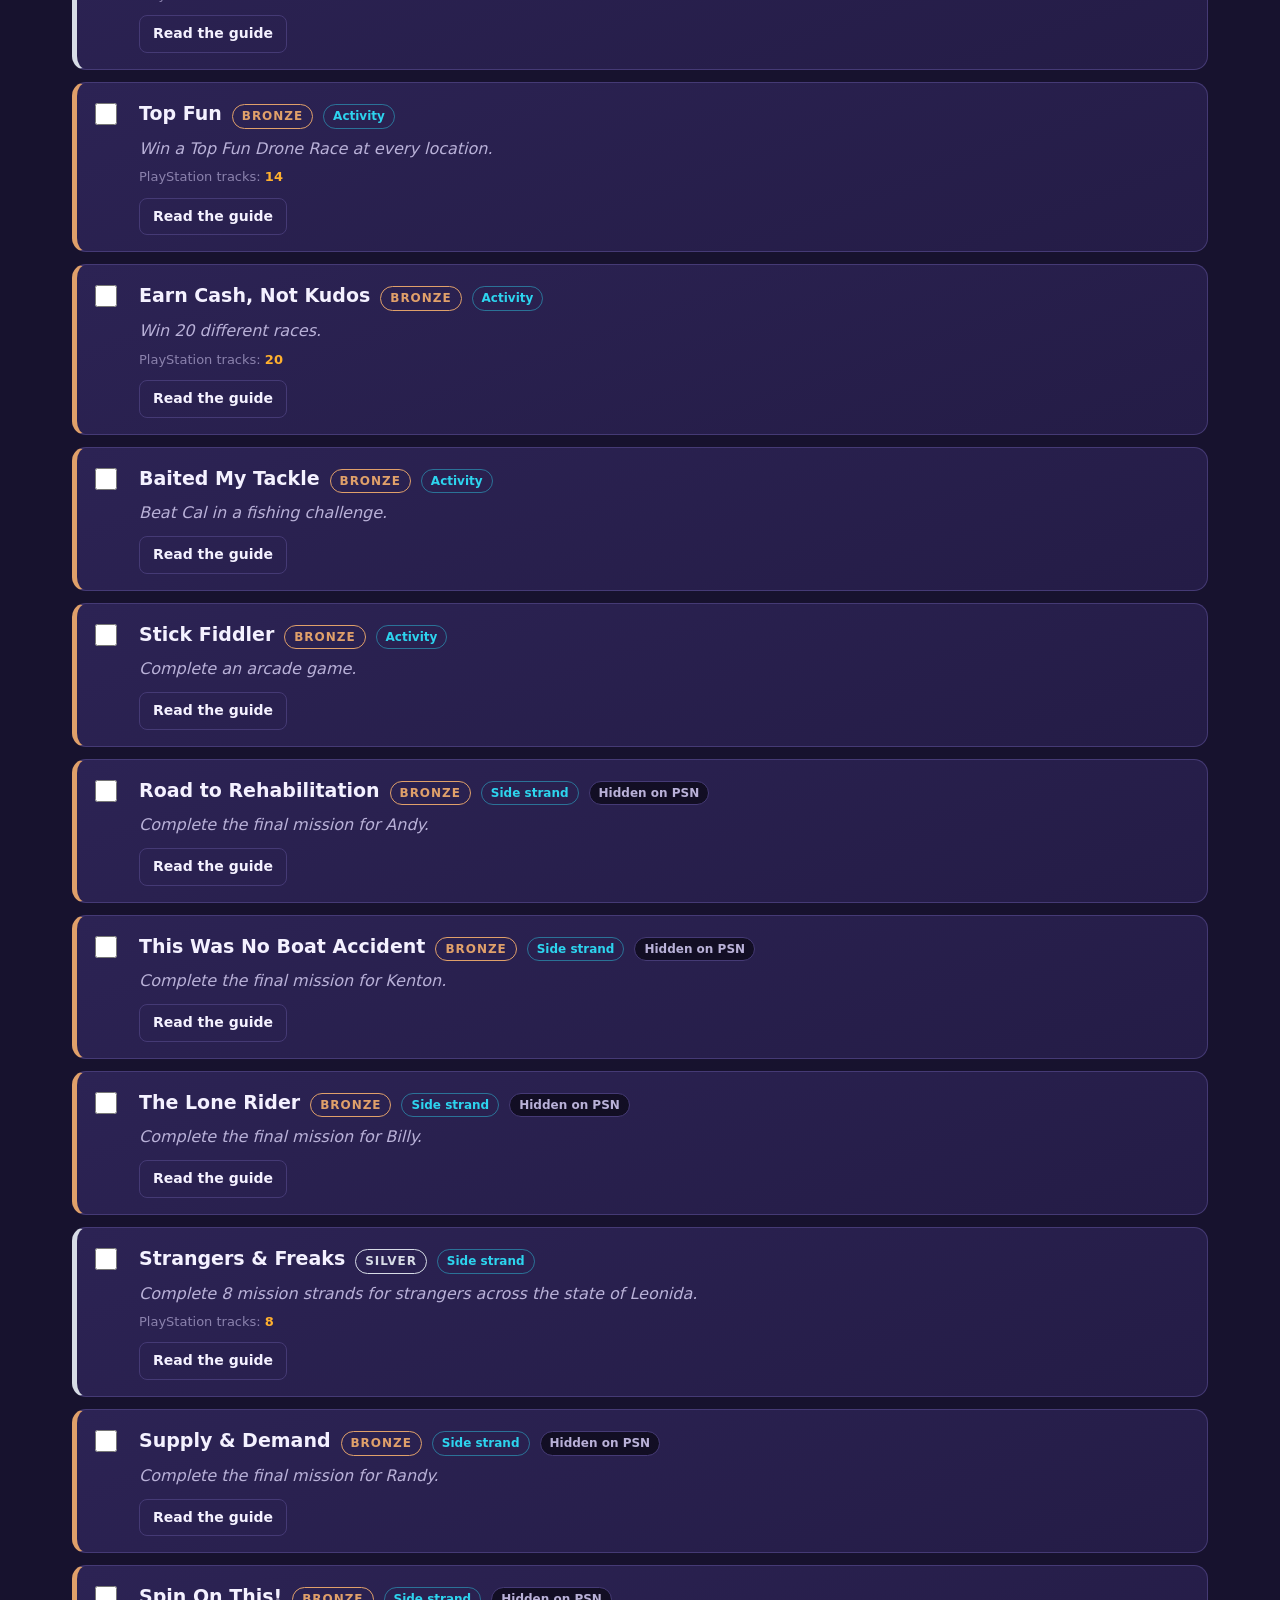
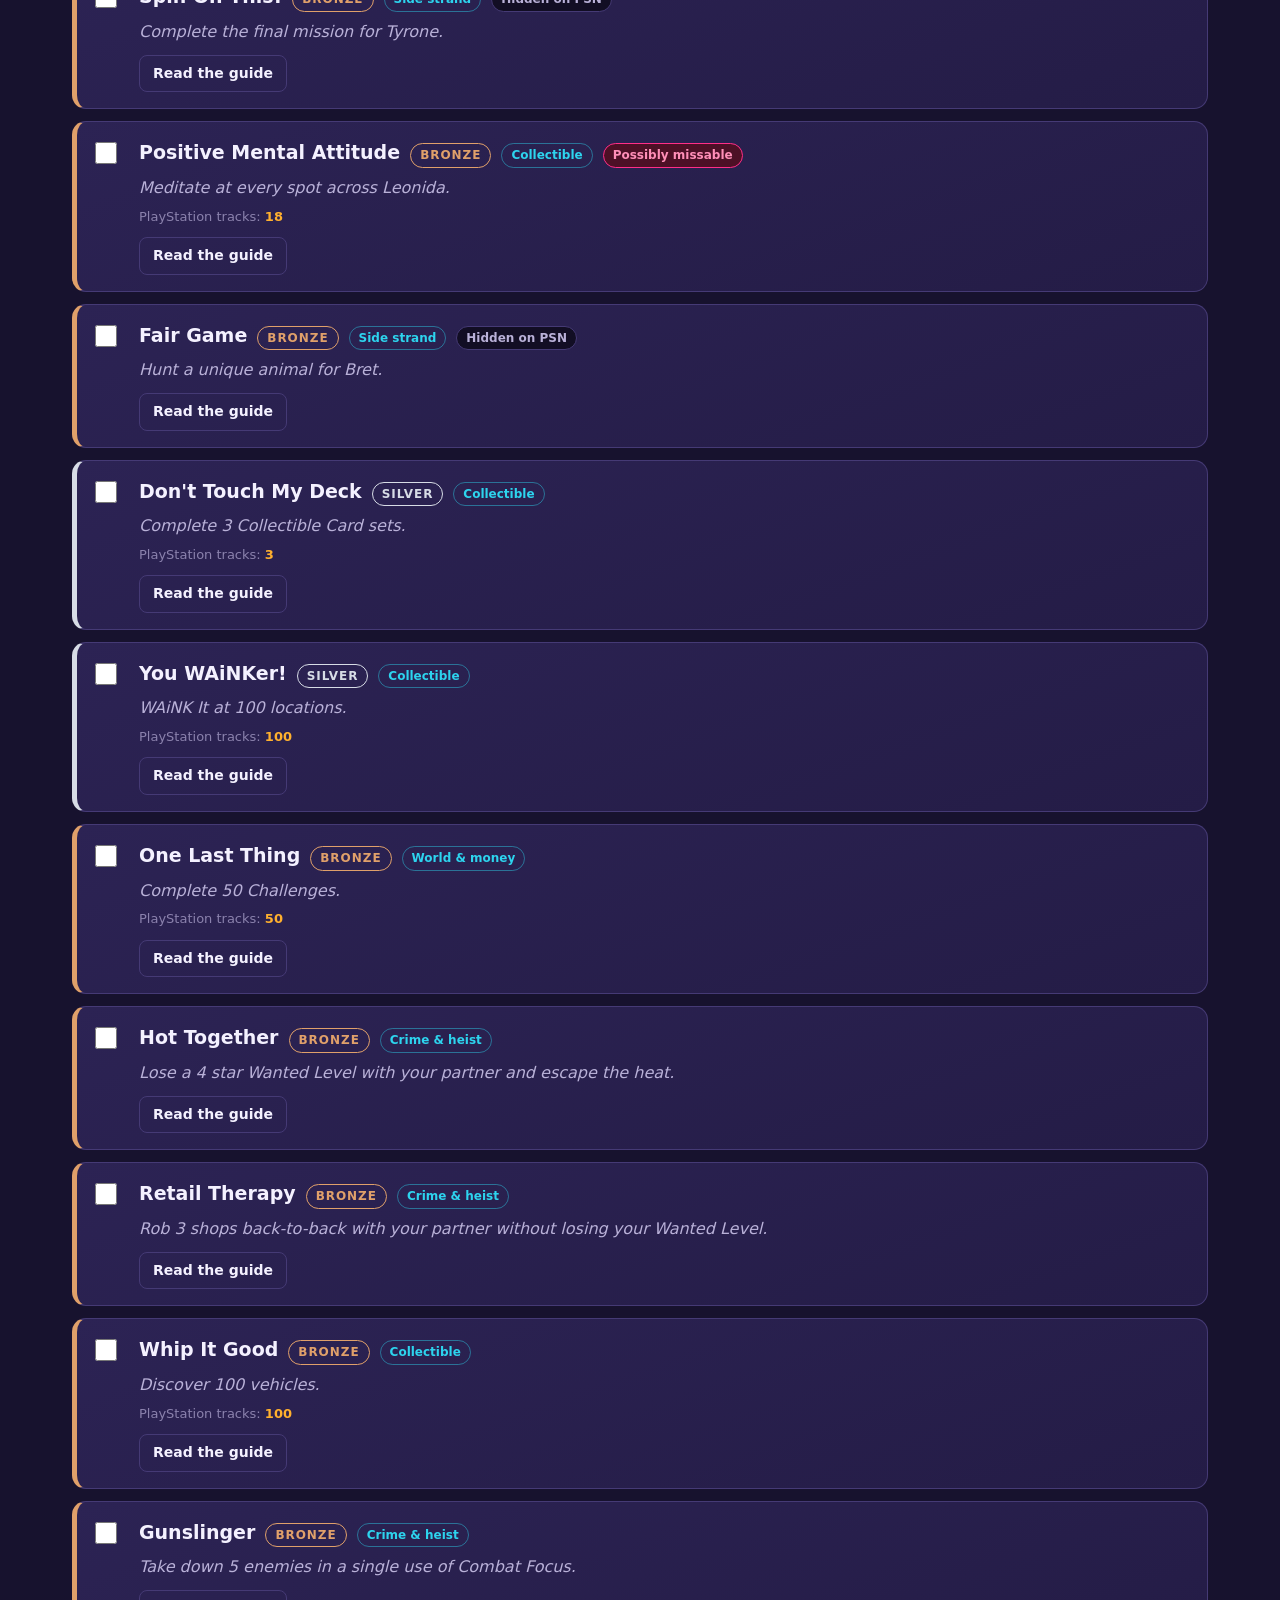
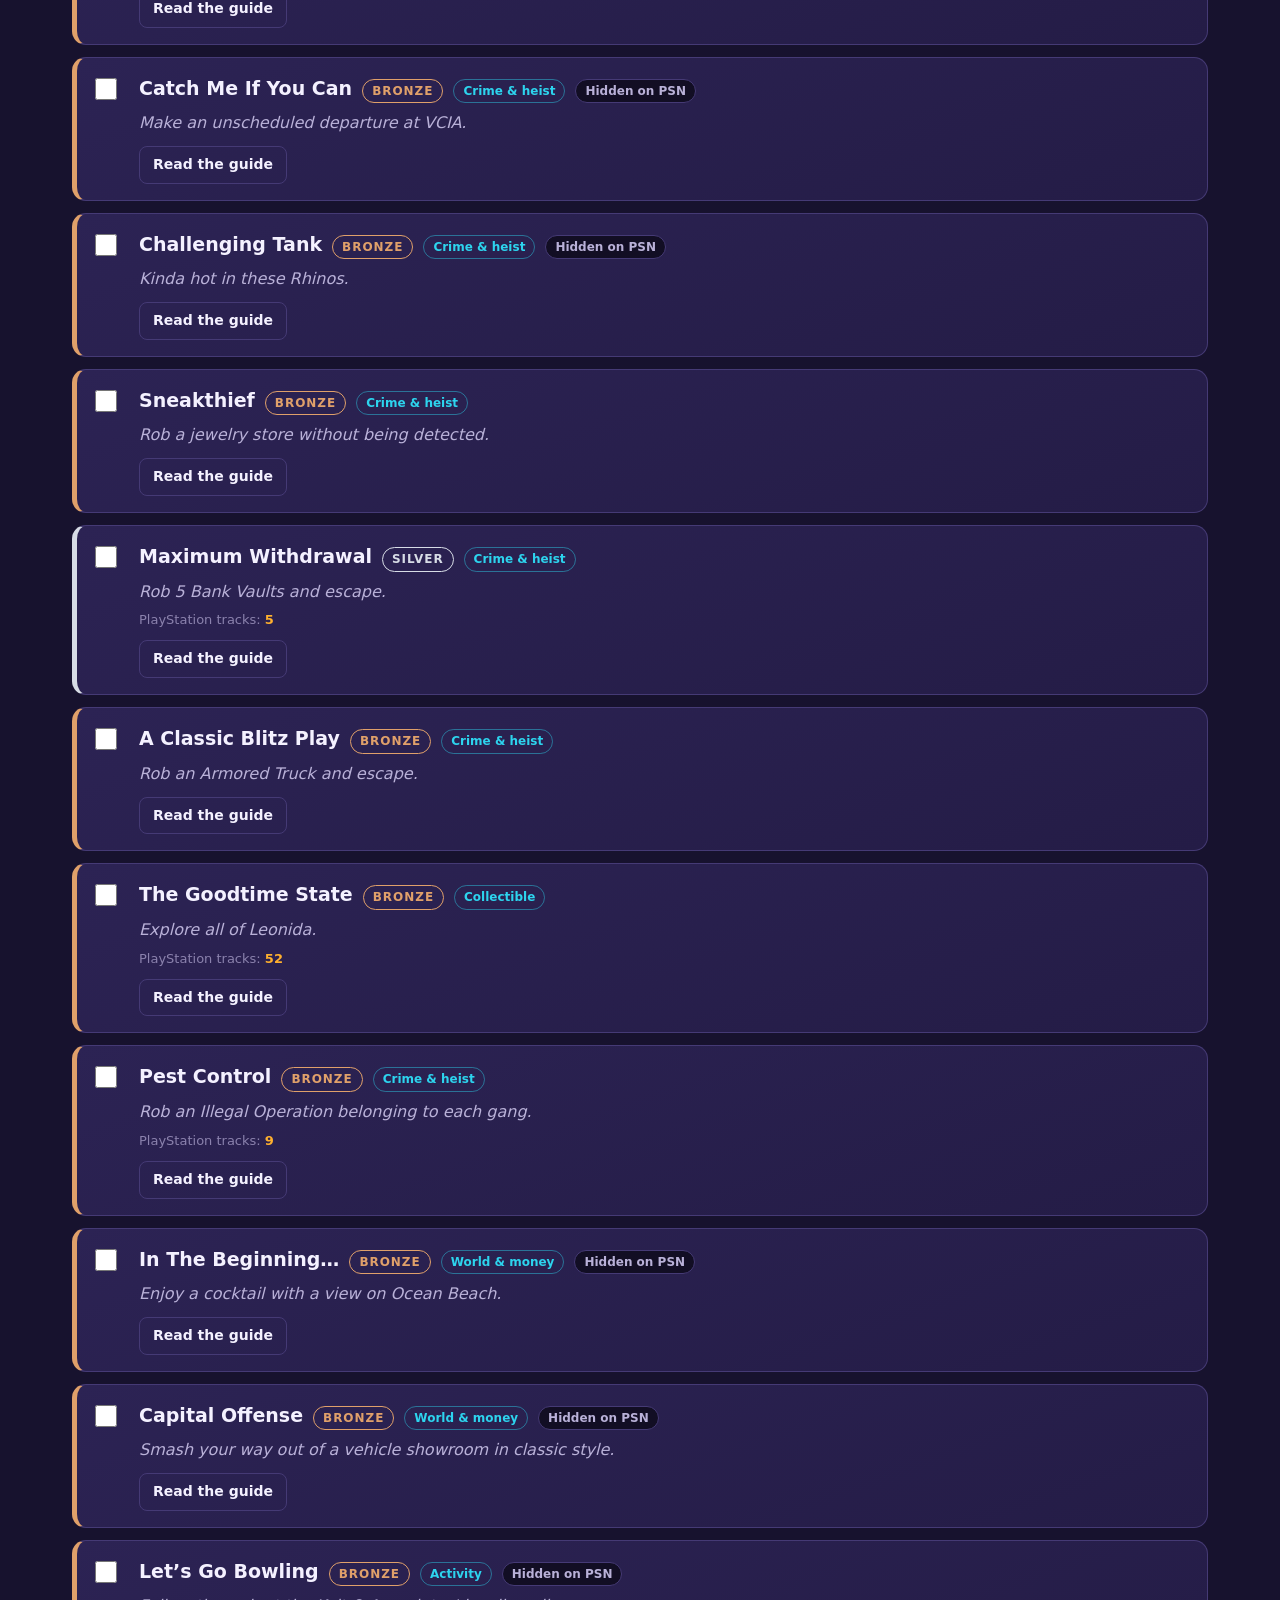
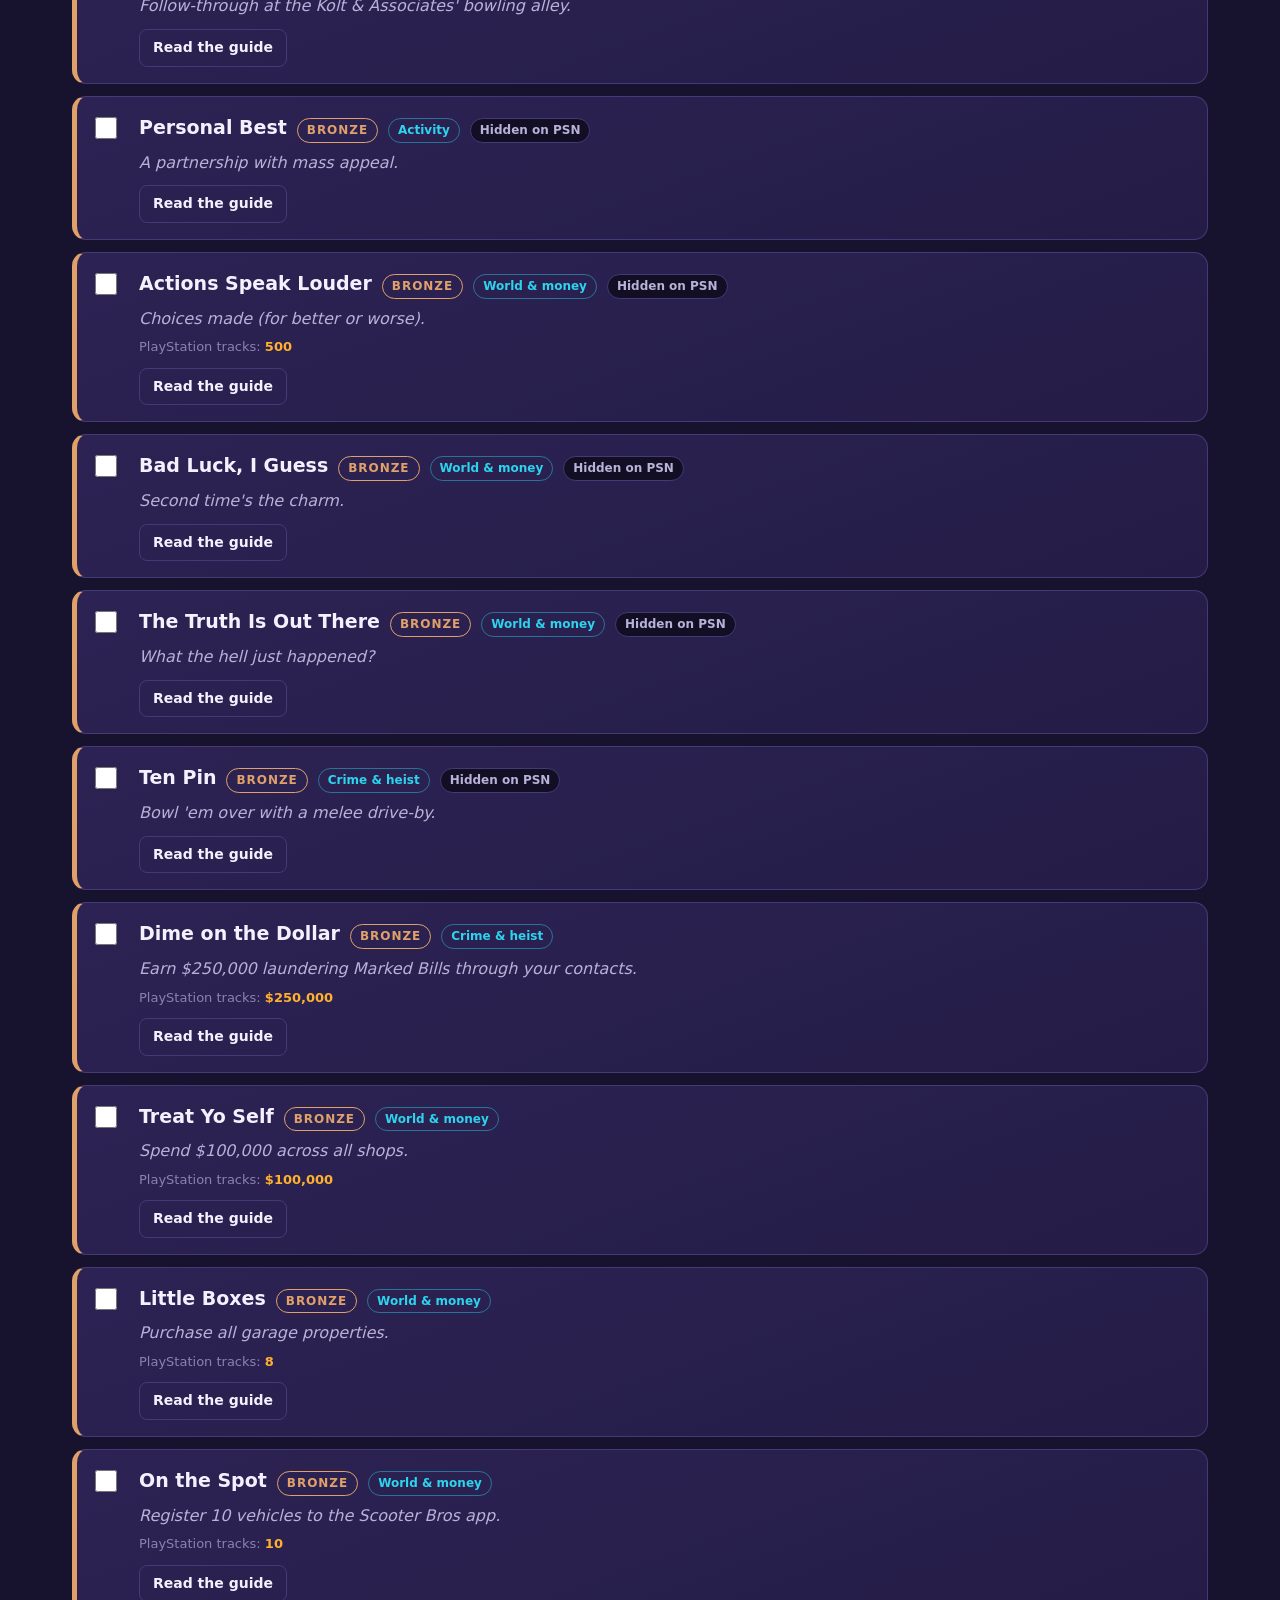
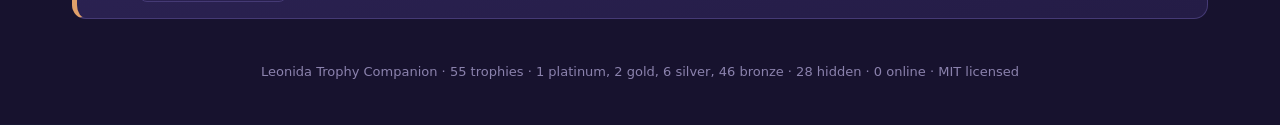
==== commit 97c4b1eb: "Leonida Trophy Companion: fresh rebuild — 55 cited trophy guides, platinum roadmap, missables, spoil" ====
--- a/app/index.html
+++ b/app/index.html
@@ -3,116 +3,103 @@
 <head>
 <meta charset="utf-8">
 <meta name="viewport" content="width=device-width, initial-scale=1">
-<title>Vice City Trophy Companion — GTA VI platinum guide &amp; tracker</title>
-<meta name="description" content="Offline guide and tracker for all 55 GTA VI trophies on PlayStation 5: cited guides, a roadmap to the platinum, missables flagged, saved progress.">
+<title>Leonida Trophy Companion — GTA VI Trophy Guide &amp; Tracker</title>
+<meta name="description" content="An offline guide and tracker for all 55 PlayStation 5 trophies of Grand Theft Auto VI: cited guides, a roadmap to the platinum, missable flags and a spoiler-safe checklist.">
+<link rel="icon" href="favicon.svg" type="image/svg+xml">
 <link rel="stylesheet" href="style.css">
-<link rel="icon" href="favicon.svg" type="image/svg+xml">
 </head>
 <body>
-<header class="top">
-  <div class="top-title">
-    <h1>Vice City Trophy Companion</h1>
-    <p class="tagline">All 55 GTA VI trophies on PlayStation 5 — every official name, description and grade, a cited way to earn each one, a road to the platinum, and a tracker that remembers your progress. Works offline; nothing leaves your browser.</p>
-    <p class="facts">55 trophies &middot; 1 platinum &middot; 2 gold &middot; 6 silver &middot; 46 bronze &middot; 28 hidden &middot; 0 online &middot; 1 playthrough &middot; about 200 hours</p>
-  </div>
-  <div class="progress-card" aria-live="polite">
-    <div class="progress-row"><strong id="progress-text">0 of 55 earned</strong><span id="progress-pct">0%</span></div>
-    <div class="progress-bar"><div class="progress-fill" id="progress-fill" style="width:0%"></div></div>
-    <p class="next-up" id="next-up">Next up: play the story — the first trophies come free.</p>
-    <p class="progress-sub" id="progress-sub">Platinum, gold, silver and bronze counts update as you tick trophies off.</p>
+<header class="masthead">
+  <div class="masthead-inner">
+    <div class="title-block">
+      <p class="kicker">Grand Theft Auto VI &middot; PlayStation 5 &middot; Unofficial fan guide</p>
+      <h1>Leonida Trophy Companion</h1>
+      <p class="subtitle">All 55 trophies, each with its official name, description and grade, a guide in our own words with its sources named, a roadmap to the platinum, and a tracker that remembers what you have earned.</p>
+    </div>
+    <div class="progress-card" aria-label="Progress">
+      <p class="progress-count"><span id="earnedCount">0</span><span class="of"> / 55 earned</span></p>
+      <div class="progress-bar"><div id="progressFill" class="progress-fill"></div></div>
+      <p class="grade-line"><span class="dot platinum"></span>1 Platinum &middot; <span class="dot gold"></span>2 Gold &middot; <span class="dot silver"></span>6 Silver &middot; <span class="dot bronze"></span>46 Bronze</p>
+      <p class="progress-note" id="progressNote">Platinum estimate: about 200 hours (PowerPyx), 250+ hours (Push Square). One playthrough, no online trophies.</p>
+    </div>
   </div>
 </header>
 
-<aside class="method-note">
-  <strong>How this guide was put together (20 Nov 2026).</strong>
-  Every method here is written in fresh words from the official trophy descriptions and the published guides that cover them — PowerPyx, Push Square and GTABase first, with Exophase and PSNProfiles for the official list itself. Each trophy names its sources beside its guide, so you can check any claim. Where the guides disagree or a method is still unconfirmed, this guide says so instead of guessing: exactly one trophy is flagged as possibly missable, and the handful of vague hidden trophies are marked as still being confirmed.
-</aside>
-
 <nav class="tabs" aria-label="Sections">
-  <button type="button" data-tab="checklist" class="tab active" aria-current="page">Checklist</button>
-  <button type="button" data-tab="roadmap" class="tab">Roadmap to platinum</button>
-  <button type="button" data-tab="missables" class="tab">Missables</button>
-  <button type="button" data-tab="sources" class="tab">Sources &amp; method</button>
+  <button type="button" class="tab active" data-tab="checklist">Checklist</button>
+  <button type="button" class="tab" data-tab="roadmap">Roadmap to the Platinum</button>
+  <button type="button" class="tab" data-tab="missables">Missables <span class="tab-badge">1</span></button>
+  <button type="button" class="tab" data-tab="sources">Sources &amp; Notes</button>
 </nav>
 
-<section id="panel-checklist" class="panel" aria-label="Trophy checklist">
-  <div class="controls">
-    <label class="control search-control">Search <input id="search" type="search" placeholder="Trophy, mission, place, person&hellip;" autocomplete="off"></label>
-    <label class="control">Kind
-      <select id="kind-filter">
-        <option value="all">All kinds</option>
-        <option value="story">Story</option>
-        <option value="mission">Story missions</option>
-        <option value="stranger">Strangers &amp; side quests</option>
-        <option value="collectible">Collectibles</option>
-        <option value="activity">Activities</option>
-        <option value="crime">Crime &amp; partner</option>
-        <option value="misc">Miscellaneous</option>
-        <option value="platinum">Platinum</option>
-      </select>
-    </label>
-    <label class="control">Grade
-      <select id="grade-filter">
-        <option value="all">All grades</option>
-        <option value="platinum">Platinum</option>
-        <option value="gold">Gold</option>
-        <option value="silver">Silver</option>
-        <option value="bronze">Bronze</option>
-      </select>
-    </label>
-    <label class="control check"><input id="earned-only" type="checkbox"> Earned only</label>
-    <label class="control check"><input id="spoiler-toggle" type="checkbox"> Hide story spoilers</label>
-    <span class="control buttons">
-      <button type="button" id="export-btn">Export progress</button>
-      <button type="button" id="import-btn">Import progress</button>
-      <input id="import-file" type="file" accept=".json,application/json" hidden>
-      <button type="button" id="reset-btn">Reset</button>
-    </span>
-  </div>
-  <p class="list-meta" id="list-meta">Showing all 55 trophies.</p>
-  <div class="layout">
-    <ul class="trophy-list" id="trophy-list"></ul>
-    <aside class="detail" id="detail" aria-live="polite">
-      <p class="detail-empty">Pick a trophy on the left to read its guide and sources here.</p>
-    </aside>
-  </div>
-</section>
+<main>
+  <section id="panel-checklist" class="panel active">
+    <div class="toolbar">
+      <label class="search-label">Search <input id="search" type="search" placeholder="Trophy, mission or keyword…" autocomplete="off"></label>
+      <label class="grade-label">Grade
+        <select id="gradeFilter">
+          <option value="all">All grades</option>
+          <option value="platinum">Platinum</option>
+          <option value="gold">Gold</option>
+          <option value="silver">Silver</option>
+          <option value="bronze">Bronze</option>
+        </select>
+      </label>
+      <div class="chips" id="kindChips" role="group" aria-label="Filter by kind">
+        <button type="button" class="chip active" data-kind="all">All</button>
+        <button type="button" class="chip" data-kind="story">Story</button>
+        <button type="button" class="chip" data-kind="missable">Missable</button>
+        <button type="button" class="chip" data-kind="collectible">Collectibles</button>
+        <button type="button" class="chip" data-kind="activity">Activities</button>
+        <button type="button" class="chip" data-kind="side">Side strands</button>
+        <button type="button" class="chip" data-kind="crime">Crime &amp; heists</button>
+        <button type="button" class="chip" data-kind="world">World &amp; money</button>
+      </div>
+      <div class="toggles">
+        <label class="toggle"><input id="spoilerToggle" type="checkbox"> Spoiler-safe: hide hidden trophies until earned</label>
+        <label class="toggle"><input id="hideEarned" type="checkbox"> Hide earned</label>
+      </div>
+      <div class="actions">
+        <button id="exportBtn" type="button">Export progress</button>
+        <label class="import-btn" for="importFile">Import progress</label>
+        <input id="importFile" type="file" accept="application/json,.json" hidden>
+        <button id="resetBtn" type="button">Reset</button>
+      </div>
+    </div>
+    <p class="list-meta" id="listMeta"></p>
+    <div id="cards" class="cards"></div>
+    <p id="emptyState" class="empty-state" hidden>No trophies match these filters. Clear the search or pick another kind.</p>
+  </section>
 
-<section id="panel-roadmap" class="panel" hidden aria-label="Roadmap to the platinum">
-  <h2>Roadmap to the platinum</h2>
-  <p>One playthrough, no online play, no difficulty setting, no mission replay — so play in this order and keep a save at the start and end of every chapter (the game gives 15 manual save slots). PowerPyx puts the run at about 200 hours at difficulty 4/10; Push Square says up to 300 hours or more. The story takes 60–80 hours, the 100% checklist about 100, and the leftover stranger strands and odd jobs about 10.</p>
-  <div id="roadmap"></div>
-</section>
+  <section id="panel-roadmap" class="panel">
+    <div id="roadmapBody"></div>
+  </section>
 
-<section id="panel-missables" class="panel" hidden aria-label="Missable trophies">
-  <h2>Missables</h2>
-  <p>Good news first: there is no mission replay and no chapter select, yet almost nothing can be missed, because free-roam stays open after the story and every quest giver tied to a trophy comes back. PowerPyx, Push Square, GTABase and KeenGamer agree on the same single exception.</p>
-  <div id="missables"></div>
-  <h3>Save habits that cover the rest</h3>
-  <ul class="plain">
-    <li>Keep a manual save at the start and end of each of the five chapters — with no replay, that is your only rewind button.</li>
-    <li>Do the Chapter 1 balcony meditation the moment it is offered (see Positive Mental Attitude below) — it is the one thing the guides cannot promise you can go back for.</li>
-    <li>Turn cheats off for the whole run: using one disables trophies and saving.</li>
-    <li>Scan vehicles and study animals as you meet them; the counts (200 of 277 vehicles, 100 of 255 animals) are checked on the 100% list, not on a single mission.</li>
-  </ul>
-</section>
+  <section id="panel-missables" class="panel">
+    <div id="missablesBody"></div>
+  </section>
 
-<section id="panel-sources" class="panel" hidden aria-label="Sources and method">
-  <h2>Sources &amp; method</h2>
-  <p>This guide was written from the official trophy list and the published guides below. The official names, descriptions and grades are shown exactly as PlayStation publishes them (via Exophase and PSNProfiles, who agree on all 55). Every guide paragraph is written here in fresh words; no guide text is copied. A link opens only if you follow it — the app itself fetches nothing.</p>
-  <ul class="plain" id="source-list"></ul>
-  <h3>What is still uncertain</h3>
-  <ul class="plain">
-    <li>Several hidden trophies have one-line official descriptions that name no place or step. Their guides give the best reading of the description and say plainly where the method is still being confirmed by the guide sites.</li>
-    <li>The one possibly missable trophy, Positive Mental Attitude, rests on PowerPyx and KeenGamer: the first meditation, at Jason&rsquo;s house in Chapter 1, may not be repeatable later, and it is not yet settled whether it counts toward the total.</li>
-    <li>Counts the game tracks (42 Shooting Range challenges, 14 drone-race locations, 18 meditation spots, 52 areas of Leonida, 9 gangs, 8 garage properties, 9 activity types) come from the official list&rsquo;s PSN progress targets as listed by PSNProfiles and the kit&rsquo;s starter data.</li>
-  </ul>
-  <h3>Your data stays yours</h3>
-  <p>Progress is saved only in this browser&rsquo;s localStorage, under one key. Export downloads a JSON file with your earned trophies; import reads such a file back. Nothing is sent anywhere, and there is no account.</p>
-</section>
+  <section id="panel-sources" class="panel">
+    <h2>Where the facts come from</h2>
+    <p>Every trophy's official name, description and grade is shown as PlayStation publishes it. The list went public when the game unlocked in New Zealand on 18 November 2026, and the trackers agree on it: Exophase and PSNProfiles list the same 55 names, descriptions and grades. The counts in brackets (250 stunts, 42 shooting range challenges, 18 meditation spots and the rest) are the counts PlayStation tracks for each trophy.</p>
+    <ul class="source-list">
+      <li><strong>PowerPyx GTA 6 trophy guide</strong> — the working guide behind most of the methods here: the three-stage roadmap, the Chapter 1 meditation warning, the counts and the unconfirmed methods. <a href="https://sixshore.com/gta-6/guides/trophies-and-achievements/">Sixshore's trophy and achievement list</a> gathers its findings with Push Square's.</li>
+      <li><strong>Push Square GTA 6 trophy guide</strong> — the second working guide: the 250+ hour estimate, the note that difficulty does not affect trophies, and the dissent that no trophy is known to be missable. It also marks 27 hidden trophies rather than 28, not counting Personal Best.</li>
+      <li><strong>PSNProfiles and TrueAchievements</strong> — the trophy and achievement trackers that cross-check the list, the counts and the hidden flags (28 hidden: the 12 story trophies and 16 side trophies).</li>
+      <li><strong>Planet GTA 6 trophy list</strong> — the full list of 55 with official names and descriptions, taken from Exophase and cross-checked with PSNProfiles and TrueAchievements. <a href="https://www.planetgta6.com/en/gta-6-trophies/">planetgta6.com/en/gta-6-trophies/</a></li>
+      <li><strong>One More Game trophy list</strong> — a second full listing of the 55, matching the others entry for entry. <a href="https://onemoregame.ph/2026/11/grand-theft-auto-vi-trophy-list/">onemoregame.ph</a></li>
+      <li><strong>Rockstar Games, GTA VI Trailer 2</strong> — the setting this guide is written around: Leonida, Vice City, Lucia and Jason. No Rockstar artwork or logo is used anywhere in this companion; the look is our own.</li>
+    </ul>
+    <h2>How this guide is honest about what it does not know</h2>
+    <p>The game has only just come out, and several methods are still unconfirmed by the guide writers. Where a method is unconfirmed — the Ocean Beach cocktail, the showroom smash, the Payday Loans link, the UFO questline, the motorcycle kick — the guide says so in plain words instead of inventing a step. Check back as PowerPyx and Push Square pin those down.</p>
+    <h2>Offline, by design</h2>
+    <p>This companion is static files only. It loads nothing over the network at run time: the trophy data lives in the app itself, your progress lives in your browser's local storage, and export and import are files on your own machine. The links above open only when you follow them.</p>
+    <p class="disclaimer">Unofficial fan guide. Not affiliated with, endorsed by or connected to Rockstar Games, Take-Two Interactive or Sony Interactive Entertainment. Grand Theft Auto, GTA and Rockstar Games are trademarks of their owners. No official artwork, logos or game screenshots are used.</p>
+  </section>
+</main>
 
-<footer>
-  <p>Vice City Trophy Companion — an unofficial, fan-made guide. Grand Theft Auto and GTA are trademarks of Take-Two Interactive; this guide is not affiliated with Rockstar Games and uses no Rockstar logo or artwork. Trophy names and descriptions are PlayStation&rsquo;s, shown as published.</p>
+<footer class="colophon">
+  <p>Leonida Trophy Companion &middot; 55 trophies &middot; 1 platinum, 2 gold, 6 silver, 46 bronze &middot; 28 hidden &middot; 0 online &middot; MIT licensed</p>
 </footer>
 
 <script type="module" src="app.js"></script>
--- a/app/style.css
+++ b/app/style.css
@@ -1,165 +1,369 @@
-/* Vice City Trophy Companion: a Leonida-night look of its own.
-   Deep teal panels, warm amber accents, mint for earned state.
-   System fonts only, so the app works fully offline. */
+/* Leonida Trophy Companion — a Vice City sunset look, drawn from scratch.
+   Deep indigo nights, neon pink and cyan, warm amber for gold. No images,
+   no web fonts: system type and CSS gradients only, so the app works offline. */
+
+:root {
+  --night: #17122e;
+  --night-2: #1f1838;
+  --card: #241c46;
+  --card-2: #2c2354;
+  --line: #453a75;
+  --ink: #f4f1ff;
+  --muted: #b9b1d8;
+  --faint: #8b82ad;
+  --pink: #ff2e88;
+  --pink-soft: #ff7ab8;
+  --cyan: #2dd4ee;
+  --amber: #ffb02e;
+  --green: #3ddc97;
+  --platinum: #cfe3ff;
+  --gold: #ffd75e;
+  --silver: #d7dce6;
+  --bronze: #e0a06a;
+  --radius: 14px;
+}
+
 * { box-sizing: border-box; }
-:root {
-  --ink: #eef6f2;
-  --ink-dim: #b9cfc7;
-  --bg: #0b1e22;
-  --panel: #122a2f;
-  --panel-2: #17363c;
-  --line: #2c4f57;
-  --amber: #ffb454;
-  --amber-ink: #241503;
-  --mint: #7fe0c3;
-  --coral: #ff7a6b;
-  --gold: #e8c15a;
-  --silver: #c9d4d8;
-  --bronze: #d08a4e;
-  --platinum: #dff3ff;
-}
+
+html { background: var(--night); }
+
 body {
   margin: 0;
-  padding: 0 20px 48px;
-  background: var(--bg);
   color: var(--ink);
-  font-family: -apple-system, "Segoe UI", Roboto, Helvetica, Arial, sans-serif;
+  font-family: "Segoe UI", system-ui, -apple-system, "Helvetica Neue", Arial, sans-serif;
+  font-size: 16px;
   line-height: 1.55;
-}
-h1, h2, h3, .tab, button, .grade, .progress-row { font-family: Georgia, "Times New Roman", serif; }
-h1 { font-size: 32px; margin: 0 0 8px; color: var(--amber); letter-spacing: .4px; }
-h2 { font-size: 24px; color: var(--amber); margin: 6px 0 10px; }
-h3 { font-size: 18px; color: var(--mint); margin: 24px 0 8px; }
-p { margin: 8px 0; }
-a { color: var(--mint); }
-a:visited { color: #a8d8c6; }
-button, select, input[type="search"] {
-  font: inherit; color: var(--ink);
-  background: var(--panel-2); border: 1px solid var(--line);
-  border-radius: 8px; padding: 7px 10px;
-}
+  background:
+    radial-gradient(1100px 480px at 85% -10%, rgba(255, 46, 136, 0.28), transparent 60%),
+    radial-gradient(900px 420px at -10% 0%, rgba(45, 212, 238, 0.16), transparent 60%),
+    linear-gradient(180deg, #1b1436 0%, var(--night) 320px);
+  min-height: 100vh;
+}
+
+a { color: var(--cyan); }
+a:visited { color: #8fd8ff; }
+
+button, input, select { font: inherit; color: inherit; }
 button { cursor: pointer; }
-button:hover, select:hover { border-color: var(--amber); }
-button:focus-visible, input:focus-visible, select:focus-visible { outline: 2px solid var(--amber); outline-offset: 1px; }
-
-.top {
-  display: flex; flex-wrap: wrap; gap: 20px; justify-content: space-between;
-  padding: 22px 0 14px; border-bottom: 3px solid var(--amber);
-}
-.top-title { flex: 1 1 460px; }
-.tagline { color: var(--ink-dim); max-width: 660px; margin-top: 0; }
-.facts { font-size: 14px; color: var(--mint); }
+
+/* ---------- Masthead ---------- */
+
+.masthead { padding: 34px 22px 10px; }
+.masthead-inner {
+  max-width: 1180px;
+  margin: 0 auto;
+  display: flex;
+  gap: 28px;
+  flex-wrap: wrap;
+  align-items: stretch;
+}
+.title-block { flex: 1 1 560px; }
+.kicker {
+  margin: 0 0 8px;
+  color: var(--pink-soft);
+  font-size: 13px;
+  font-weight: 700;
+  letter-spacing: 0.14em;
+  text-transform: uppercase;
+}
+h1 {
+  margin: 0 0 10px;
+  font-size: clamp(30px, 4.6vw, 48px);
+  line-height: 1.05;
+  letter-spacing: -0.01em;
+}
+.subtitle { margin: 0; color: var(--muted); max-width: 62ch; }
+
 .progress-card {
-  flex: 0 1 320px; background: var(--panel);
-  border: 1px solid var(--line); border-radius: 12px; padding: 14px 16px;
-}
-.progress-row { display: flex; justify-content: space-between; font-size: 18px; }
-.progress-bar { height: 12px; background: #0a181b; border-radius: 6px; margin: 10px 0 8px; overflow: hidden; }
-.progress-fill { height: 100%; background: linear-gradient(90deg, var(--amber), var(--mint)); border-radius: 6px; transition: width .3s ease; }
-.next-up { margin: 4px 0; font-weight: 600; }
-.progress-sub { font-size: 13px; color: var(--ink-dim); margin: 2px 0 0; }
-
-.method-note {
-  background: var(--panel); border: 1px solid var(--line); border-left: 4px solid var(--mint);
-  border-radius: 8px; padding: 12px 16px; margin: 16px 0 4px; font-size: 15px;
-}
-.tabs { display: flex; flex-wrap: wrap; gap: 8px; margin: 16px 0 4px; }
+  flex: 0 1 340px;
+  background: linear-gradient(160deg, var(--card-2), var(--card));
+  border: 1px solid var(--line);
+  border-radius: var(--radius);
+  padding: 18px 20px;
+  box-shadow: 0 10px 30px rgba(0, 0, 0, 0.35);
+}
+.progress-count { margin: 0 0 10px; font-size: 30px; font-weight: 800; line-height: 1.1; }
+.progress-count .of { font-size: 17px; font-weight: 600; color: var(--muted); }
+.progress-bar {
+  height: 12px;
+  border-radius: 999px;
+  background: #120e24;
+  border: 1px solid var(--line);
+  overflow: hidden;
+}
+.progress-fill {
+  height: 100%;
+  width: 0;
+  border-radius: 999px;
+  background: linear-gradient(90deg, var(--pink), var(--amber));
+  transition: width 0.35s ease;
+}
+.grade-line { margin: 12px 0 6px; font-size: 14px; color: var(--muted); }
+.progress-note { margin: 0; font-size: 13px; color: var(--faint); }
+.dot {
+  display: inline-block;
+  width: 10px; height: 10px;
+  border-radius: 50%;
+  margin-right: 2px;
+  vertical-align: baseline;
+}
+.dot.platinum { background: var(--platinum); }
+.dot.gold { background: var(--gold); }
+.dot.silver { background: var(--silver); }
+.dot.bronze { background: var(--bronze); }
+
+/* ---------- Tabs ---------- */
+
+.tabs {
+  max-width: 1180px;
+  margin: 14px auto 0;
+  padding: 0 22px;
+  display: flex;
+  gap: 8px;
+  flex-wrap: wrap;
+}
 .tab {
-  padding: 9px 16px; border-radius: 8px; background: var(--panel);
-  border: 1px solid var(--line); font-size: 16px;
-}
-.tab.active { background: var(--amber); color: var(--amber-ink); border-color: var(--amber); font-weight: 700; }
-.panel { padding: 10px 0 6px; }
-
-.controls {
-  display: flex; flex-wrap: wrap; gap: 10px; align-items: end;
-  background: var(--panel); border: 1px solid var(--line);
-  border-radius: 12px; padding: 12px 14px; margin: 8px 0;
-}
-.control { display: flex; flex-direction: column; gap: 4px; font-size: 13px; color: var(--ink-dim); }
-.control.check { flex-direction: row; align-items: center; gap: 6px; font-size: 15px; color: var(--ink); padding-bottom: 7px; }
-.search-control { flex: 1 1 240px; }
-.control.buttons { flex-direction: row; gap: 8px; padding-bottom: 0; }
-.list-meta { color: var(--ink-dim); font-size: 14px; margin: 6px 2px; }
-
-.layout { display: flex; gap: 18px; align-items: flex-start; }
-.trophy-list {
-  list-style: none; margin: 0; padding: 0;
-  flex: 1 1 560px; min-width: 0;
-  display: flex; flex-direction: column; gap: 8px;
-}
-.trophy {
-  background: var(--panel); border: 1px solid var(--line); border-radius: 10px;
-  padding: 10px 12px; cursor: pointer;
-}
-.trophy:hover { border-color: var(--amber); }
-.trophy.selected { border-color: var(--amber); box-shadow: 0 0 0 1px var(--amber); }
-.trophy.earned { border-left: 4px solid var(--mint); }
-.trophy-head { display: flex; gap: 10px; align-items: baseline; }
-.trophy-name { font-weight: 700; font-size: 16px; }
-.grade {
-  flex: none; font-size: 12px; text-transform: uppercase; letter-spacing: .6px;
-  border: 1px solid var(--line); border-radius: 20px; padding: 2px 8px; color: var(--ink-dim);
-}
-.grade.platinum { color: var(--platinum); border-color: var(--platinum); }
-.grade.gold { color: var(--gold); border-color: var(--gold); }
-.grade.silver { color: var(--silver); border-color: var(--silver); }
-.grade.bronze { color: var(--bronze); border-color: var(--bronze); }
-.trophy-desc { color: var(--ink-dim); margin: 4px 0 0; font-size: 14px; }
-.trophy-tags { display: flex; flex-wrap: wrap; gap: 6px; margin-top: 8px; }
-.tag {
-  font-size: 12px; border: 1px solid var(--line); border-radius: 20px;
-  padding: 1px 8px; color: var(--ink-dim);
-}
-.tag.missable { color: var(--coral); border-color: var(--coral); font-weight: 700; }
-.tag.hidden-t { color: var(--amber); border-color: var(--amber); }
-.trophy-check { margin-left: auto; flex: none; font-size: 15px; }
-.trophy-check input { width: 18px; height: 18px; accent-color: var(--mint); }
-.spoiled { color: var(--ink-dim); font-style: italic; }
-
-.detail {
-  flex: 0 1 380px; position: sticky; top: 12px;
-  background: var(--panel); border: 1px solid var(--line); border-radius: 12px;
-  padding: 12px 14px; min-width: 0;
-}
-.detail h2 { margin-top: 0; margin-bottom: 6px; }
-.detail h3 { margin: 10px 0 4px; }
-.detail .official { padding: 8px 10px; }
-.detail-empty { color: var(--ink-dim); }
-.detail .official { background: var(--panel-2); border-radius: 8px; padding: 10px 12px; }
-.detail .official p { margin: 2px 0; }
-.guide-text { font-size: 15px; }
-.sources { font-size: 14px; }
-.sources li { margin: 4px 0; }
-.warn {
-  background: #3a1d16; border: 1px solid var(--coral); border-radius: 8px;
-  padding: 10px 12px; font-size: 14px;
-}
-.note { font-size: 14px; color: var(--ink-dim); }
-
-.roadmap-stage {
-  background: var(--panel); border: 1px solid var(--line); border-radius: 12px;
-  padding: 14px 18px; margin: 12px 0;
-}
-.roadmap-stage h3 { margin-top: 0; }
-.stage-count { color: var(--ink-dim); font-size: 14px; }
-.stage-trophies { display: flex; flex-wrap: wrap; gap: 6px; margin-top: 8px; }
-.stage-trophies span {
-  font-size: 13px; background: var(--panel-2); border: 1px solid var(--line);
-  border-radius: 20px; padding: 2px 10px;
-}
-.stage-trophies span.done { border-color: var(--mint); color: var(--mint); }
-.plain li { margin: 6px 0; }
-.missable-card {
-  background: var(--panel); border: 1px solid var(--coral); border-radius: 12px;
-  padding: 14px 18px; margin: 12px 0;
-}
-.missable-card h3 { color: var(--coral); margin-top: 0; }
-footer { margin-top: 28px; border-top: 1px solid var(--line); padding-top: 14px; font-size: 13px; color: var(--ink-dim); }
-
-@media (max-width: 900px) {
-  .layout { flex-direction: column; }
-  .detail { position: static; flex: 1 1 auto; width: 100%; }
-  body { padding: 0 12px 40px; }
-  h1 { font-size: 26px; }
-}
+  border: 1px solid var(--line);
+  background: transparent;
+  color: var(--muted);
+  padding: 9px 16px;
+  border-radius: 999px;
+  font-weight: 650;
+}
+.tab:hover { color: var(--ink); border-color: var(--pink); }
+.tab.active { background: var(--pink); border-color: var(--pink); color: #fff; }
+.tab-badge {
+  display: inline-block;
+  min-width: 20px;
+  padding: 0 6px;
+  margin-left: 4px;
+  border-radius: 999px;
+  background: #fff;
+  color: var(--pink);
+  font-size: 12px;
+  font-weight: 800;
+  text-align: center;
+}
+
+/* ---------- Layout ---------- */
+
+main { max-width: 1180px; margin: 0 auto; padding: 18px 22px 30px; }
+.panel { display: none; }
+.panel.active { display: block; }
+.panel h2 { margin: 6px 0 12px; font-size: 26px; }
+.panel p { max-width: 78ch; }
+
+/* ---------- Toolbar ---------- */
+
+.toolbar {
+  display: flex;
+  flex-wrap: wrap;
+  gap: 12px 16px;
+  align-items: center;
+  background: var(--card);
+  border: 1px solid var(--line);
+  border-radius: var(--radius);
+  padding: 14px 16px;
+  margin-bottom: 12px;
+}
+.search-label, .grade-label { font-size: 14px; font-weight: 650; color: var(--muted); }
+.search-label input {
+  margin-left: 6px;
+  width: min(300px, 60vw);
+  padding: 8px 12px;
+  border-radius: 8px;
+  border: 1px solid var(--line);
+  background: #120e24;
+  color: var(--ink);
+}
+.grade-label select {
+  margin-left: 6px;
+  padding: 8px 10px;
+  border-radius: 8px;
+  border: 1px solid var(--line);
+  background: #120e24;
+}
+.chips { display: flex; flex-wrap: wrap; gap: 6px; }
+.chip {
+  border: 1px solid var(--line);
+  background: #120e24;
+  color: var(--muted);
+  padding: 6px 12px;
+  border-radius: 999px;
+  font-size: 14px;
+  font-weight: 600;
+}
+.chip:hover { border-color: var(--cyan); color: var(--ink); }
+.chip.active { background: var(--cyan); border-color: var(--cyan); color: #06222b; }
+.toggles { display: flex; gap: 16px; flex-wrap: wrap; }
+.toggle { font-size: 14px; color: var(--muted); display: flex; gap: 6px; align-items: center; }
+.toggle input { accent-color: var(--pink); width: 16px; height: 16px; }
+.actions { display: flex; gap: 8px; margin-left: auto; flex-wrap: wrap; }
+.actions button, .import-btn {
+  border: 1px solid var(--line);
+  background: #120e24;
+  padding: 8px 14px;
+  border-radius: 8px;
+  font-weight: 650;
+  font-size: 14px;
+}
+.actions button:hover, .import-btn:hover { border-color: var(--cyan); }
+.import-btn { cursor: pointer; display: inline-block; }
+#resetBtn { color: #ffb3c8; }
+
+.list-meta { margin: 0 0 12px; color: var(--faint); font-size: 14px; }
+.empty-state {
+  background: var(--card);
+  border: 1px dashed var(--line);
+  border-radius: var(--radius);
+  padding: 26px;
+  text-align: center;
+  color: var(--muted);
+}
+
+/* ---------- Trophy cards ---------- */
+
+.cards { display: grid; gap: 12px; }
+.card {
+  display: grid;
+  grid-template-columns: 30px 1fr;
+  gap: 4px 14px;
+  background: linear-gradient(160deg, var(--card-2), var(--card));
+  border: 1px solid var(--line);
+  border-left-width: 5px;
+  border-radius: var(--radius);
+  padding: 16px 18px;
+}
+.card.grade-platinum { border-left-color: var(--platinum); }
+.card.grade-gold { border-left-color: var(--gold); }
+.card.grade-silver { border-left-color: var(--silver); }
+.card.grade-bronze { border-left-color: var(--bronze); }
+.card.earned { opacity: 0.72; }
+.card.earned .card-name { text-decoration: line-through; text-decoration-thickness: 2px; }
+.card input[type="checkbox"] {
+  width: 22px; height: 22px;
+  margin: 4px 0 0;
+  accent-color: var(--green);
+  grid-row: 1 / span 2;
+}
+.card-head { display: flex; gap: 10px; align-items: baseline; flex-wrap: wrap; }
+.card-name { margin: 0; font-size: 19px; font-weight: 750; }
+.grade-badge {
+  font-size: 12px;
+  font-weight: 800;
+  letter-spacing: 0.08em;
+  text-transform: uppercase;
+  padding: 2px 9px;
+  border-radius: 999px;
+  border: 1px solid currentColor;
+}
+.grade-badge.platinum { color: var(--platinum); }
+.grade-badge.gold { color: var(--gold); }
+.grade-badge.silver { color: var(--silver); }
+.grade-badge.bronze { color: var(--bronze); }
+.kind-tag {
+  font-size: 12px;
+  font-weight: 700;
+  color: var(--cyan);
+  border: 1px solid rgba(45, 212, 238, 0.45);
+  padding: 2px 9px;
+  border-radius: 999px;
+}
+.flag {
+  font-size: 12px;
+  font-weight: 800;
+  padding: 2px 9px;
+  border-radius: 999px;
+}
+.flag.missable { background: #4d1026; color: #ff8fb8; border: 1px solid var(--pink); }
+.flag.hidden { background: #120e24; color: var(--muted); border: 1px solid var(--line); }
+.card-desc { margin: 4px 0 0; color: var(--muted); font-style: italic; }
+.card-count { margin: 6px 0 0; font-size: 13px; color: var(--faint); }
+.card-count strong { color: var(--amber); }
+.card-body { grid-column: 2; }
+.guide-toggle {
+  margin-top: 10px;
+  border: 1px solid var(--line);
+  background: transparent;
+  color: var(--ink);
+  padding: 7px 13px;
+  border-radius: 8px;
+  font-weight: 650;
+  font-size: 14px;
+}
+.guide-toggle:hover { border-color: var(--pink); }
+.guide { margin-top: 10px; display: none; }
+.guide.open { display: block; }
+.guide p { margin: 0 0 8px; }
+.guide-source { font-size: 13px; color: var(--faint); }
+.spoiler-mask {
+  color: var(--faint);
+  font-style: italic;
+  border: 1px dashed var(--line);
+  border-radius: 8px;
+  padding: 10px 12px;
+  margin: 4px 0 0;
+}
+
+/* ---------- Roadmap & missables ---------- */
+
+.stage {
+  background: linear-gradient(160deg, var(--card-2), var(--card));
+  border: 1px solid var(--line);
+  border-radius: var(--radius);
+  padding: 20px 22px;
+  margin: 0 0 16px;
+}
+.stage h3 { margin: 0 0 4px; font-size: 21px; }
+.stage .stage-hours { color: var(--amber); font-weight: 700; font-size: 14px; margin: 0 0 10px; }
+.stage ul { margin: 8px 0 0; padding-left: 22px; }
+.stage li { margin-bottom: 6px; }
+.stage li::marker { color: var(--pink); }
+.trophy-chips { display: flex; flex-wrap: wrap; gap: 6px; margin-top: 12px; }
+.trophy-chips span {
+  font-size: 13px;
+  background: #120e24;
+  border: 1px solid var(--line);
+  border-radius: 999px;
+  padding: 3px 10px;
+  color: var(--muted);
+}
+.callout {
+  border: 1px solid var(--pink);
+  background: #3a1230;
+  border-radius: var(--radius);
+  padding: 16px 20px;
+  margin: 0 0 16px;
+}
+.callout h3 { margin: 0 0 6px; color: var(--pink-soft); }
+.callout p { margin: 0 0 8px; }
+.callout p:last-child { margin-bottom: 0; }
+.note-box {
+  border: 1px solid var(--line);
+  border-radius: var(--radius);
+  padding: 16px 20px;
+  margin: 0 0 16px;
+  background: var(--card);
+}
+.note-box h3 { margin: 0 0 6px; }
+.checklist-100 { columns: 2; column-gap: 28px; margin: 8px 0 0; padding-left: 22px; }
+.checklist-100 li { break-inside: avoid; margin-bottom: 6px; }
+
+.source-list li { margin-bottom: 10px; }
+.disclaimer { color: var(--faint); font-size: 13px; }
+
+.colophon {
+  max-width: 1180px;
+  margin: 0 auto;
+  padding: 0 22px 30px;
+  color: var(--faint);
+  font-size: 13px;
+  text-align: center;
+}
+
+@media (max-width: 640px) {
+  .masthead { padding-top: 22px; }
+  .card { grid-template-columns: 26px 1fr; padding: 14px; }
+  .checklist-100 { columns: 1; }
+  .actions { margin-left: 0; }
+}
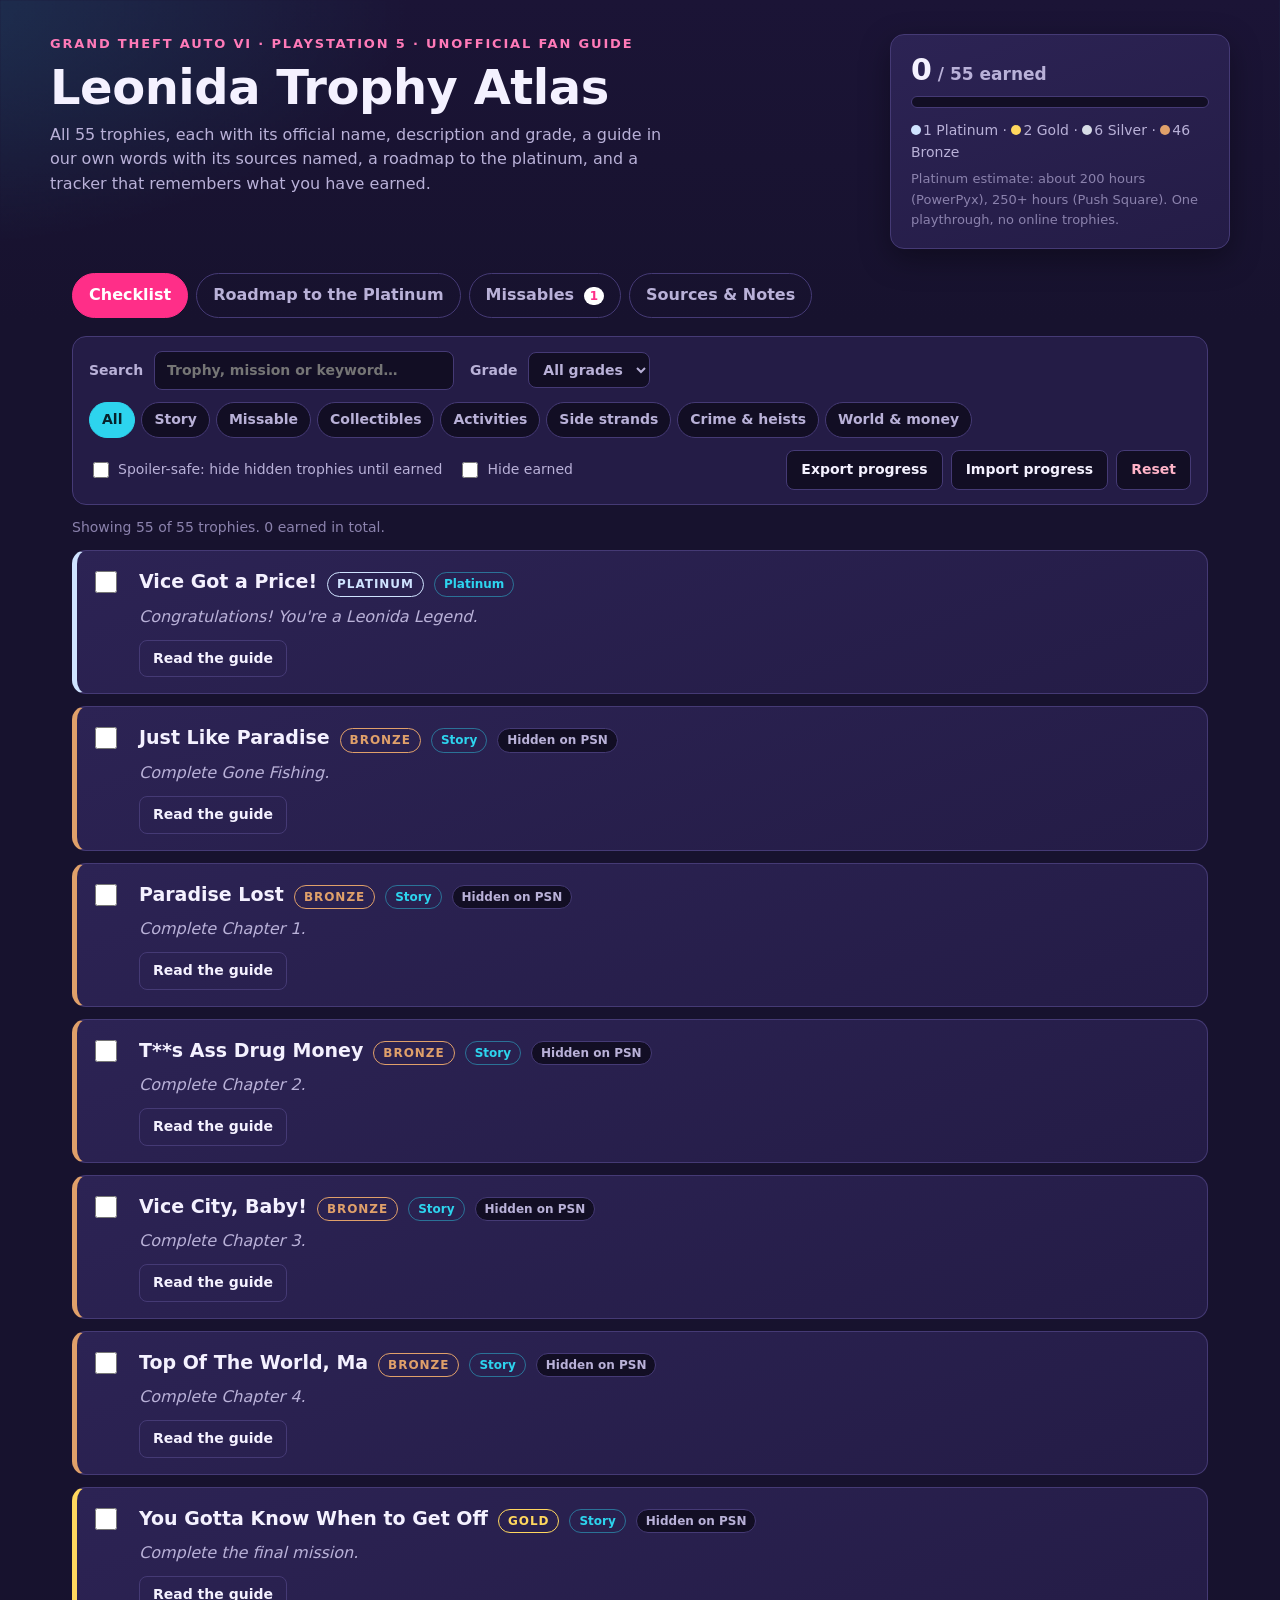
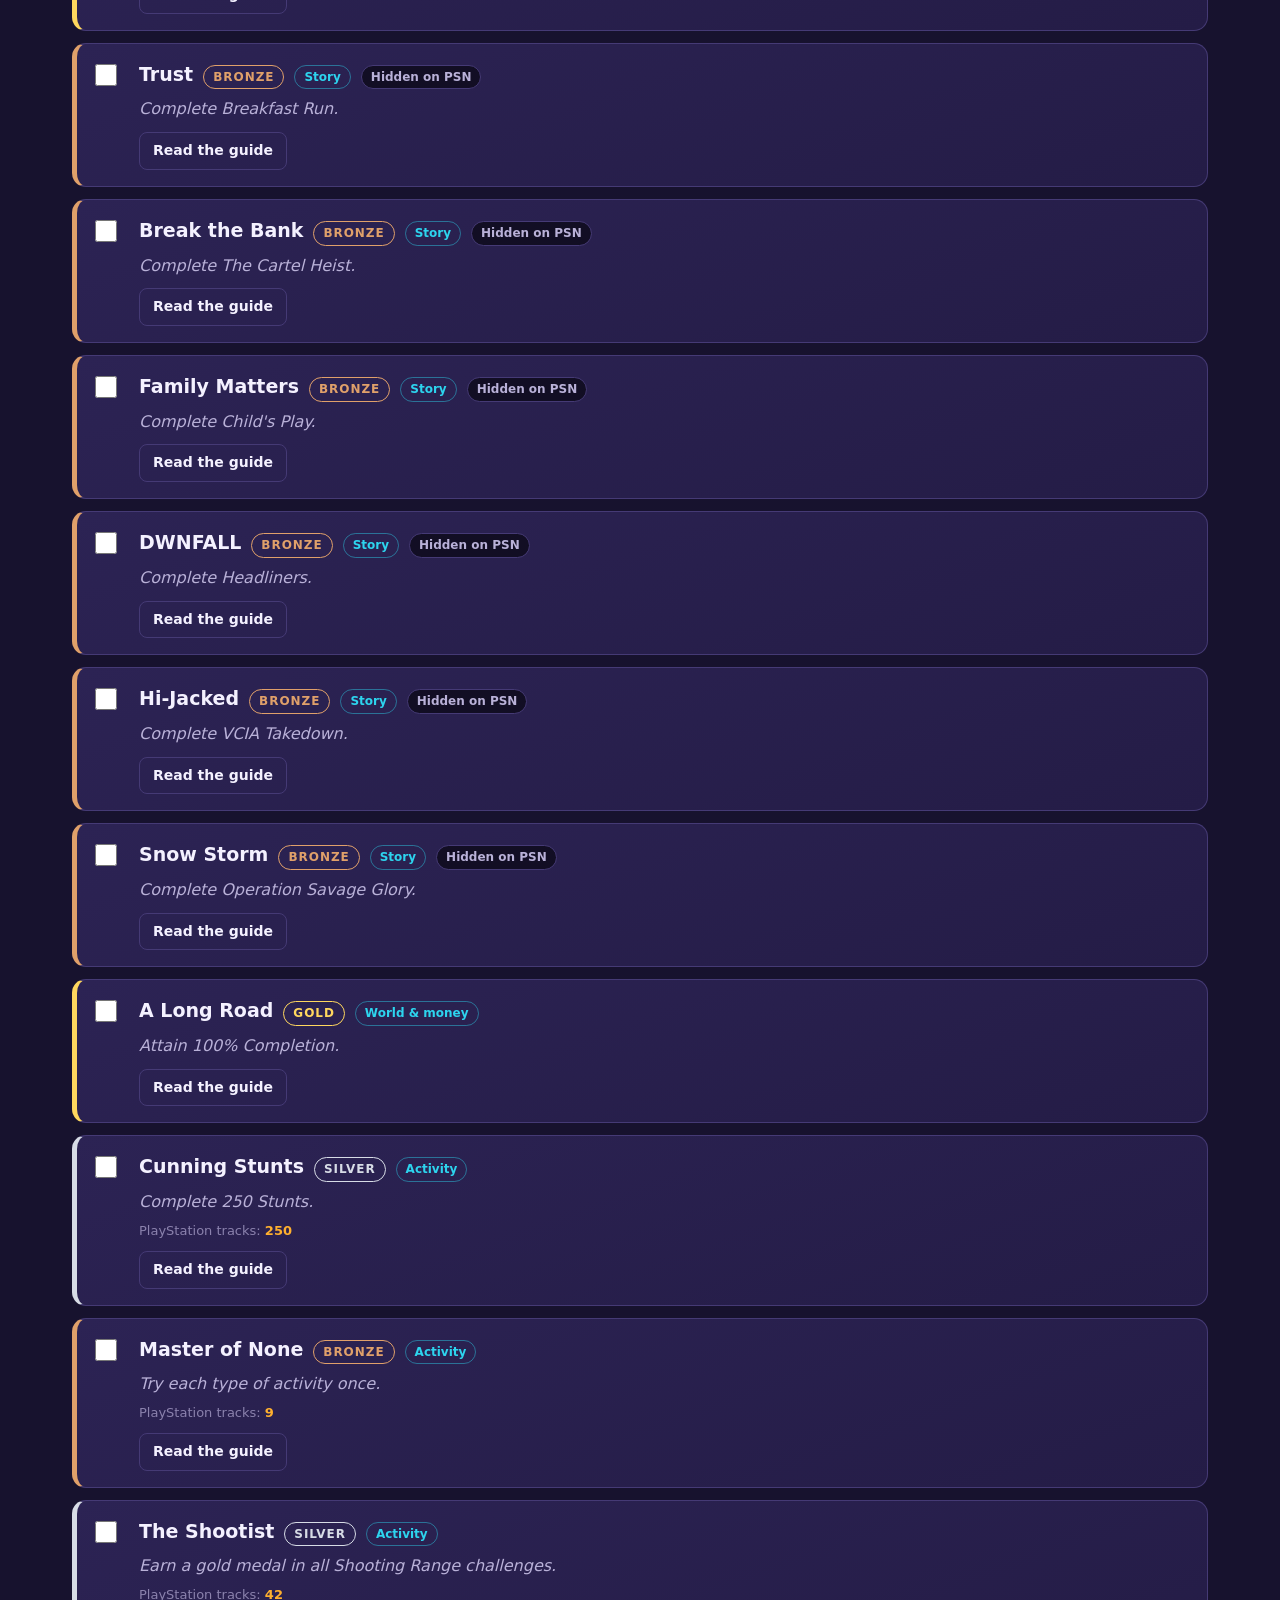
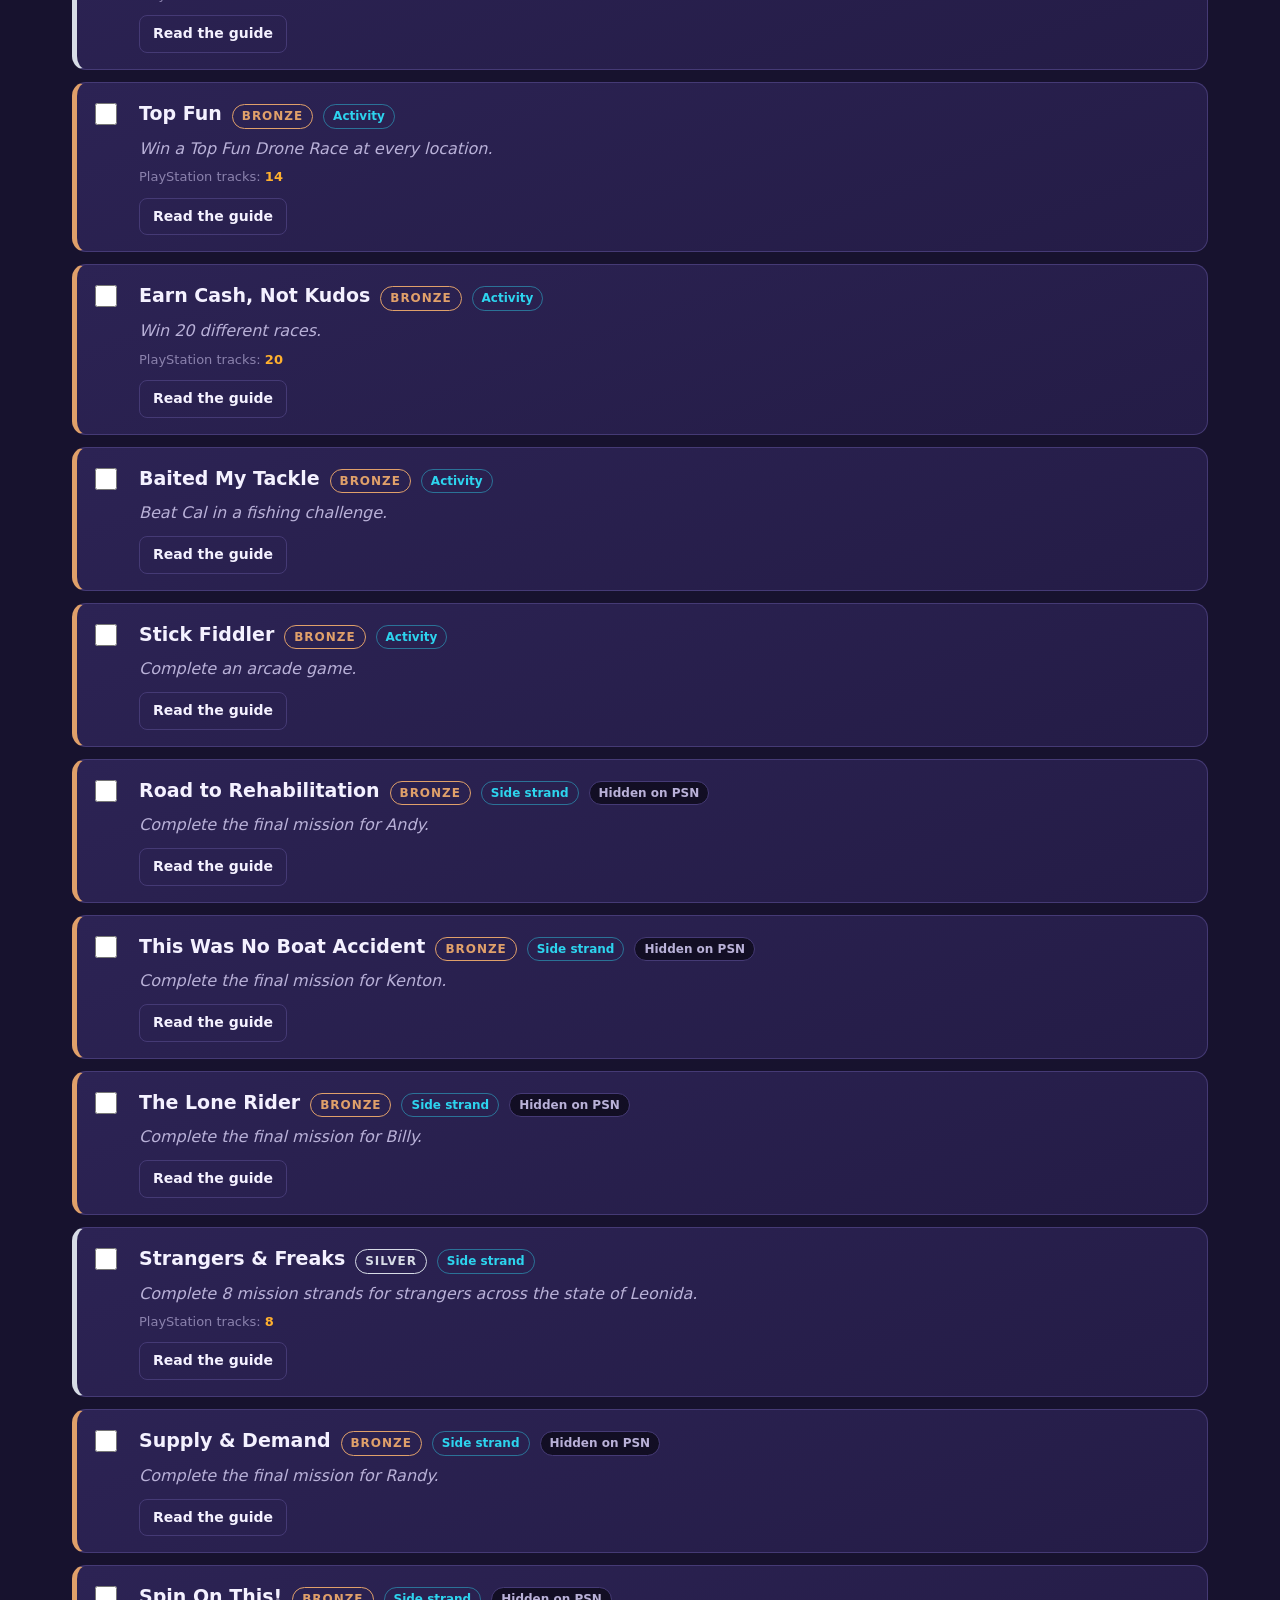
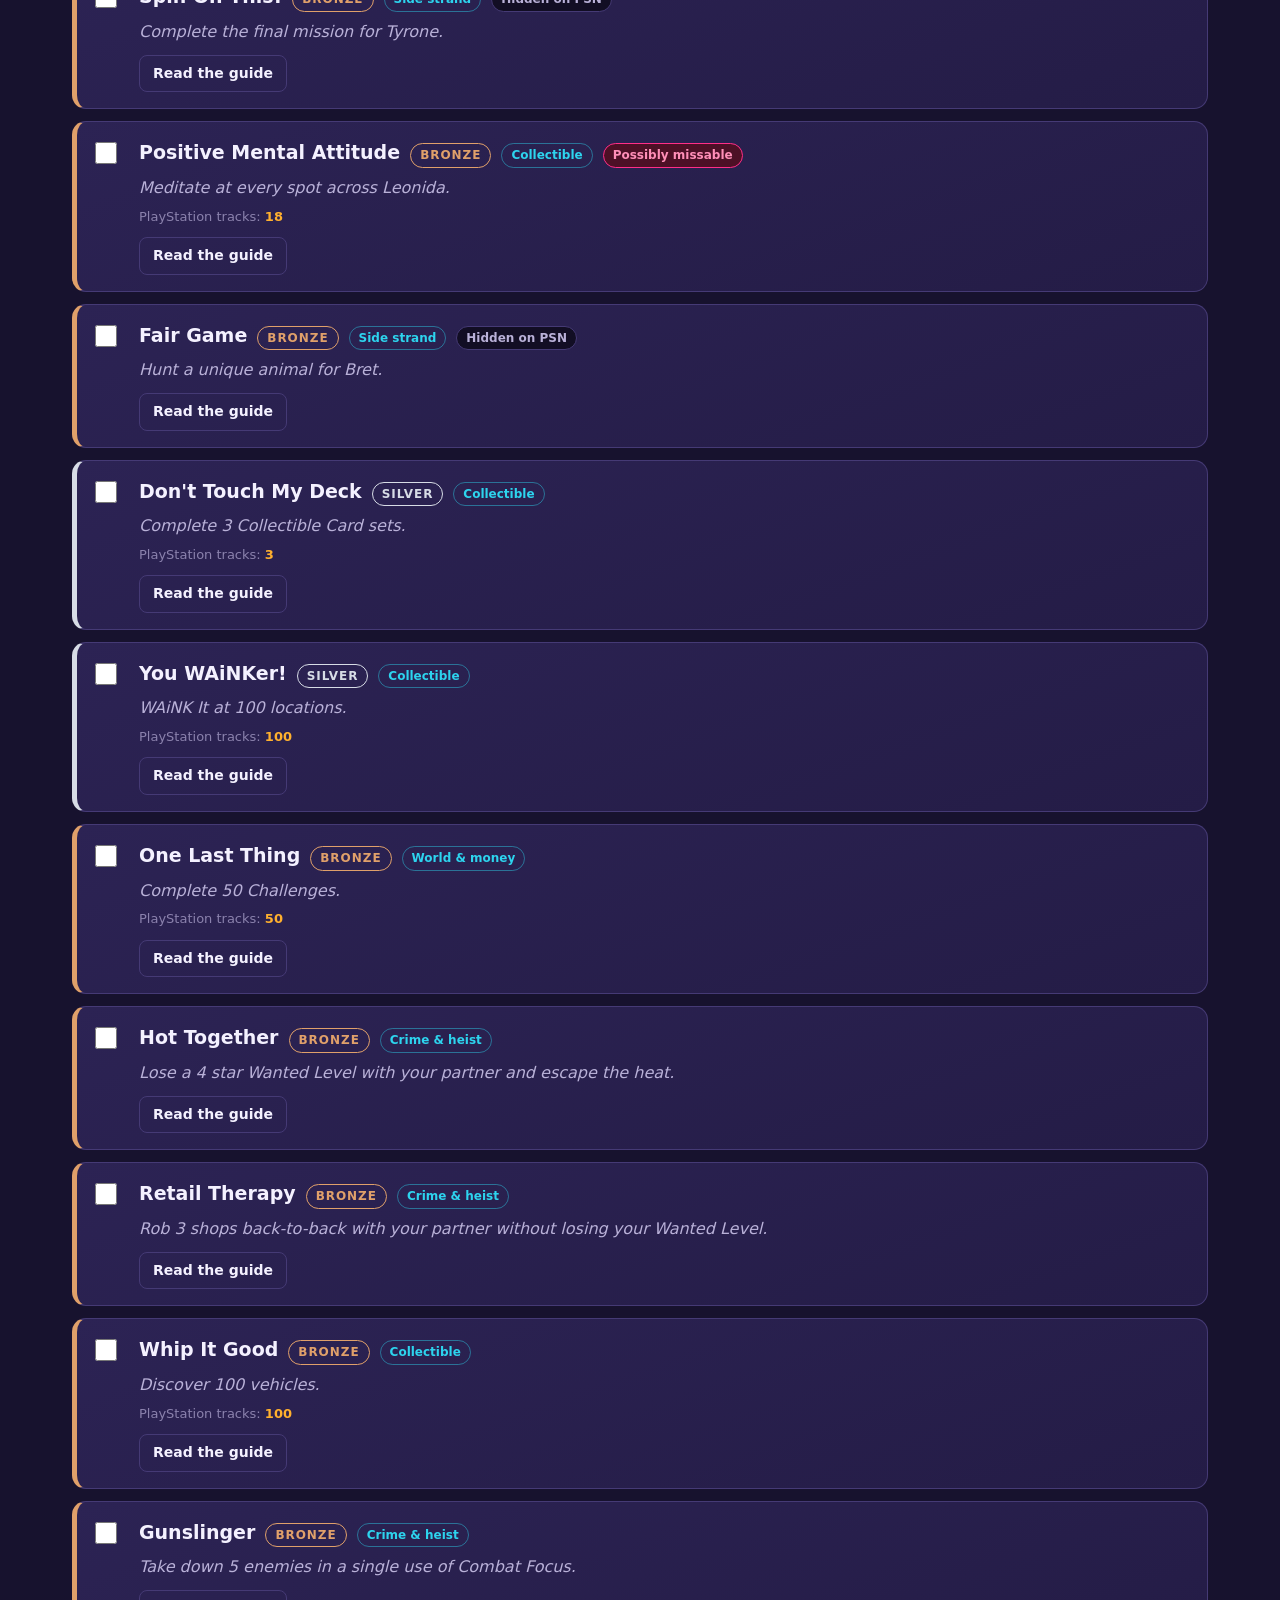
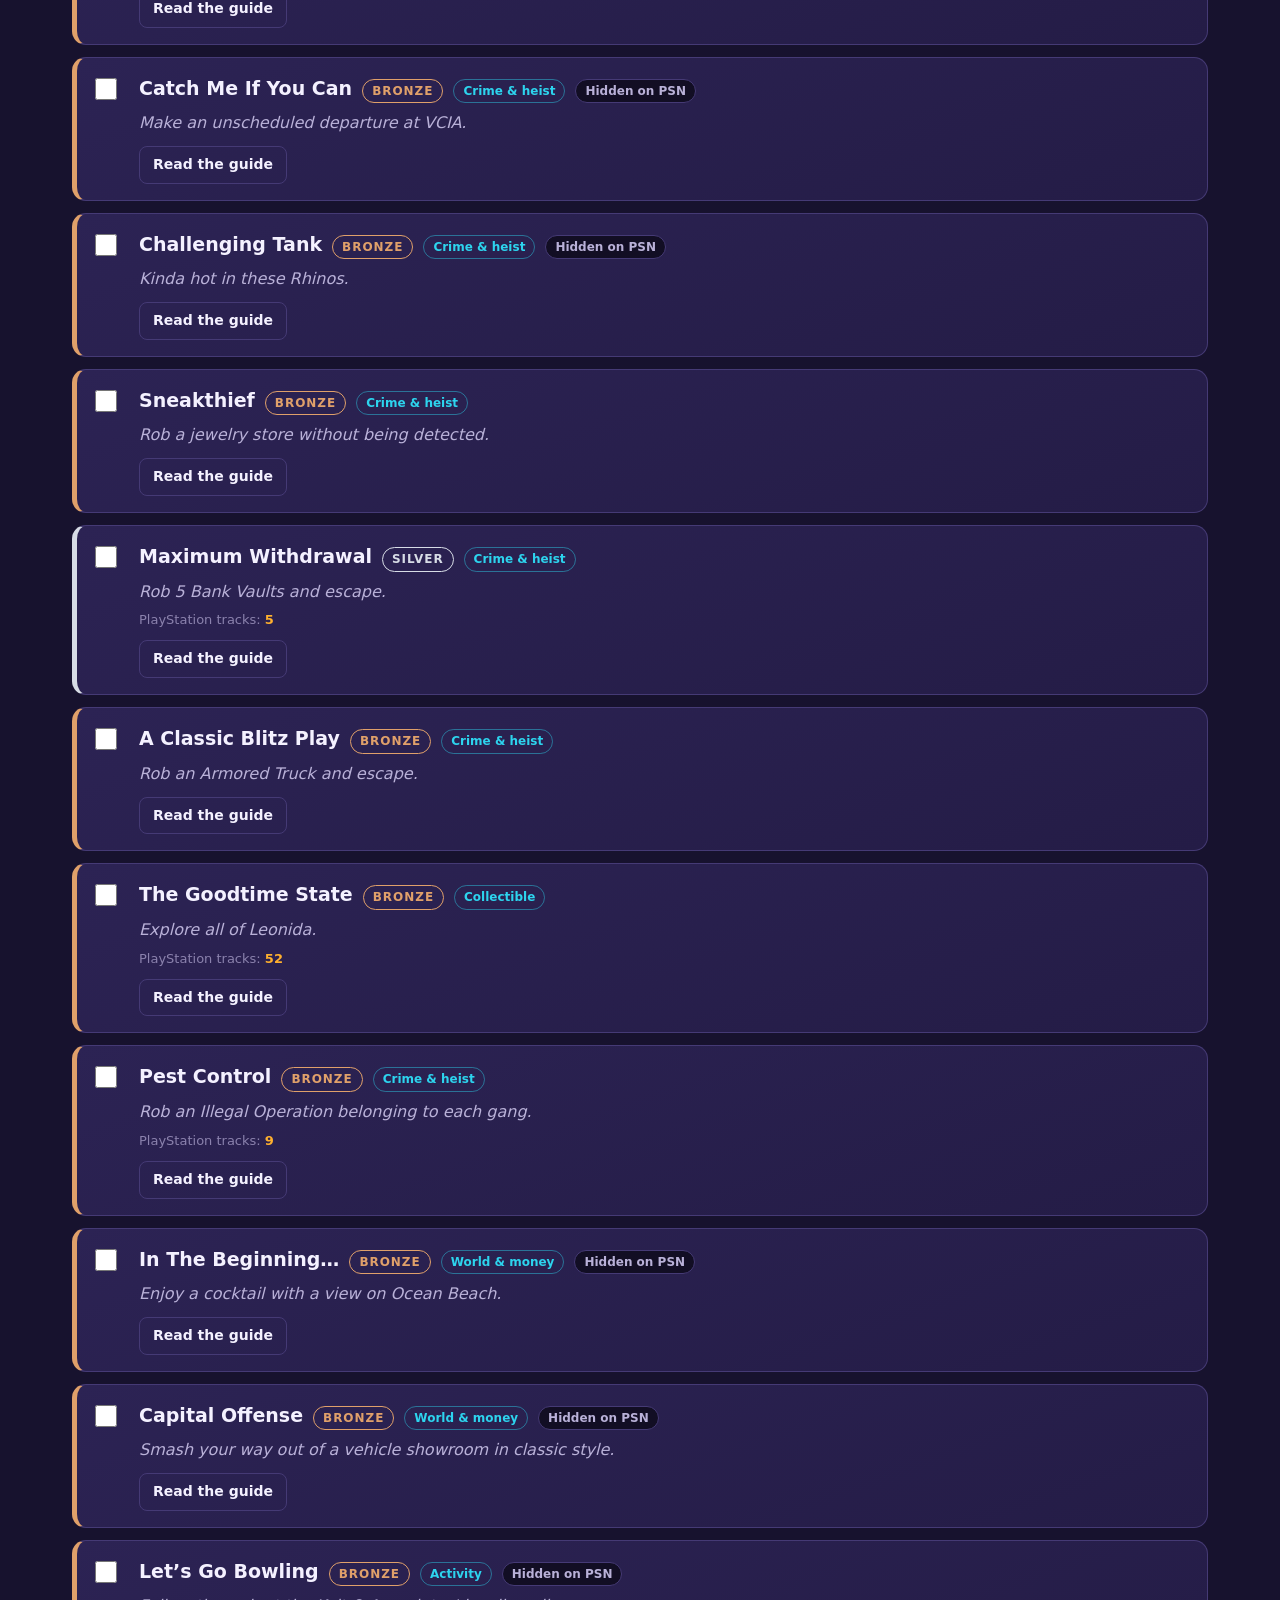
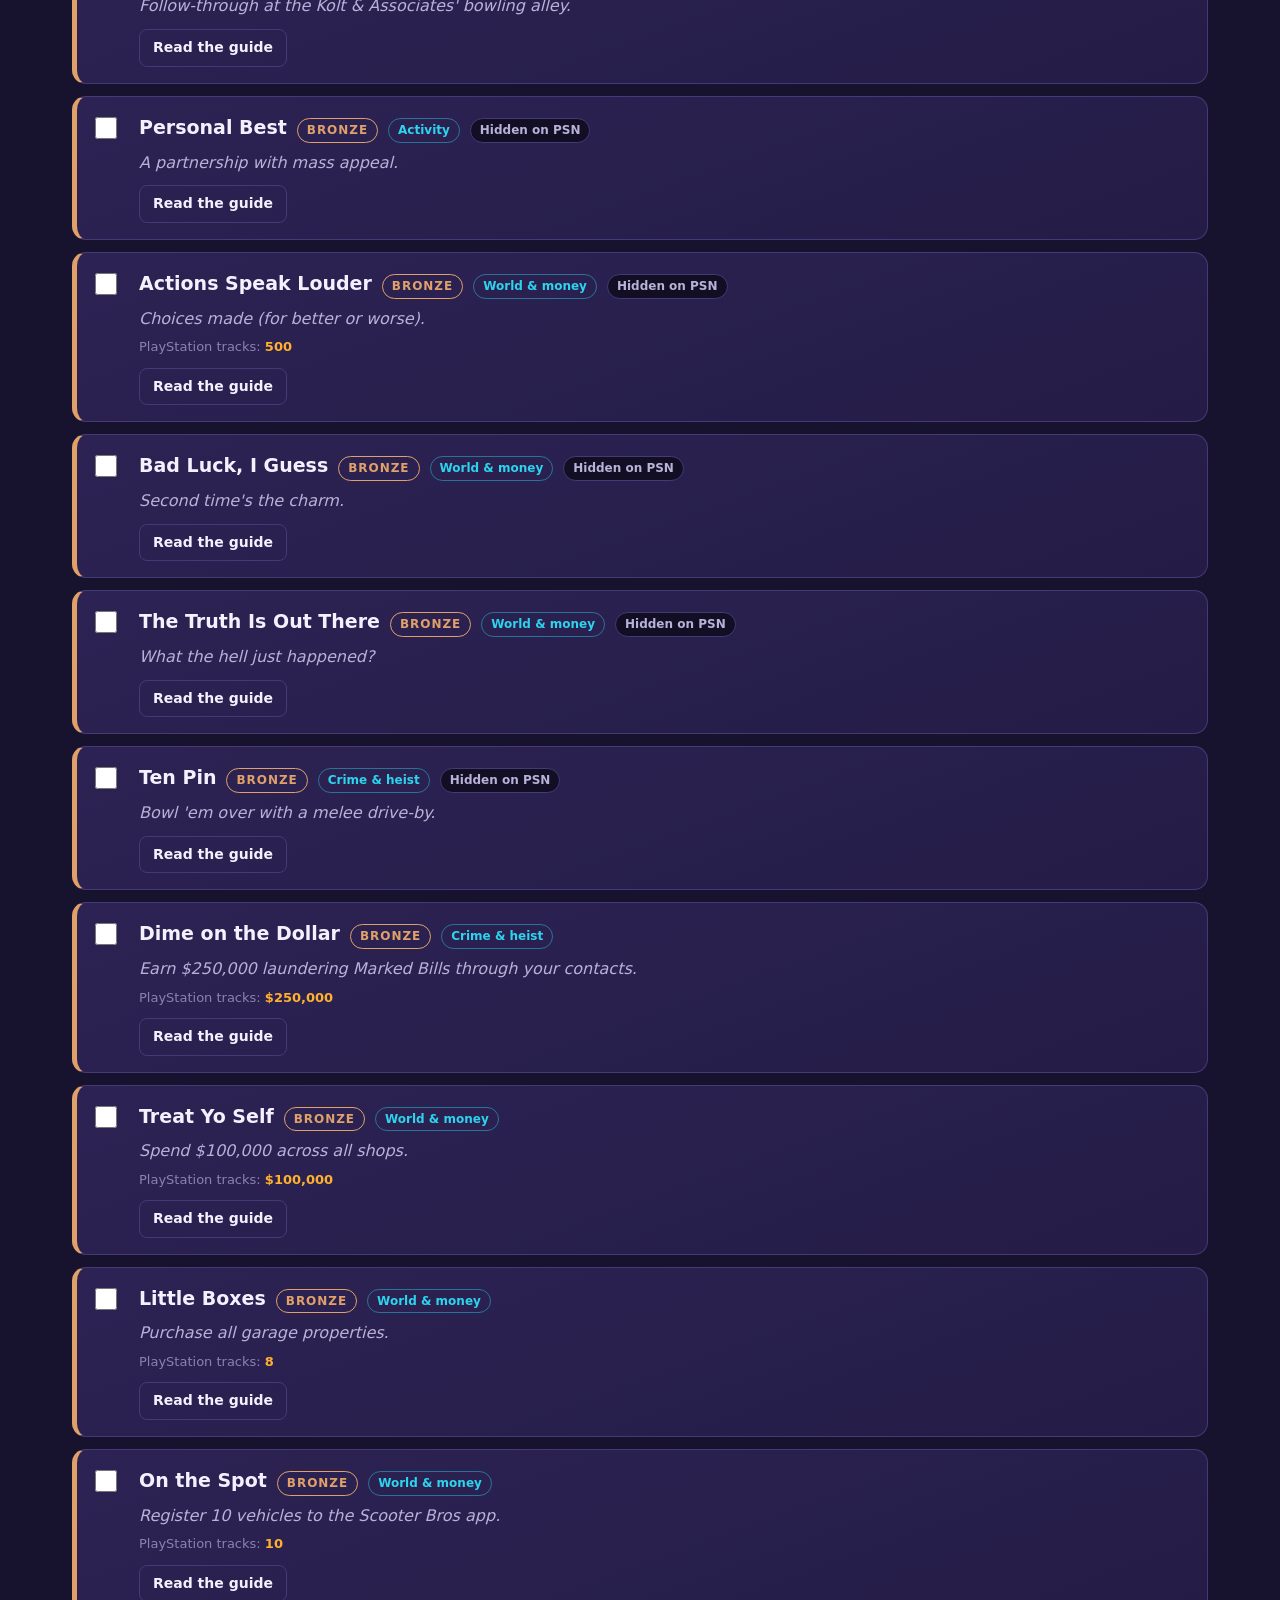
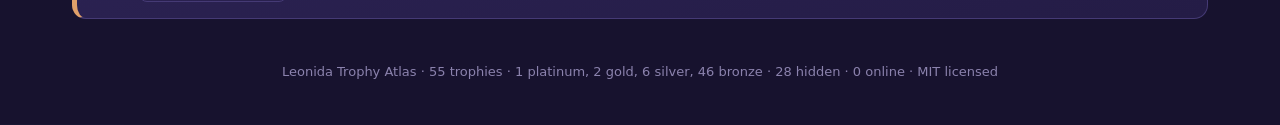
==== commit ae4b1f8b: "Leonida Trophy Atlas: fresh rebuild — 55 cited trophy guides, platinum roadmap, missables, spoiler-s" ====
--- a/app/index.html
+++ b/app/index.html
@@ -3,7 +3,7 @@
 <head>
 <meta charset="utf-8">
 <meta name="viewport" content="width=device-width, initial-scale=1">
-<title>Leonida Trophy Companion — GTA VI Trophy Guide &amp; Tracker</title>
+<title>Leonida Trophy Atlas — GTA VI Trophy Guide &amp; Tracker</title>
 <meta name="description" content="An offline guide and tracker for all 55 PlayStation 5 trophies of Grand Theft Auto VI: cited guides, a roadmap to the platinum, missable flags and a spoiler-safe checklist.">
 <link rel="icon" href="favicon.svg" type="image/svg+xml">
 <link rel="stylesheet" href="style.css">
@@ -13,7 +13,7 @@
   <div class="masthead-inner">
     <div class="title-block">
       <p class="kicker">Grand Theft Auto VI &middot; PlayStation 5 &middot; Unofficial fan guide</p>
-      <h1>Leonida Trophy Companion</h1>
+      <h1>Leonida Trophy Atlas</h1>
       <p class="subtitle">All 55 trophies, each with its official name, description and grade, a guide in our own words with its sources named, a roadmap to the platinum, and a tracker that remembers what you have earned.</p>
     </div>
     <div class="progress-card" aria-label="Progress">
@@ -88,18 +88,18 @@
       <li><strong>PSNProfiles and TrueAchievements</strong> — the trophy and achievement trackers that cross-check the list, the counts and the hidden flags (28 hidden: the 12 story trophies and 16 side trophies).</li>
       <li><strong>Planet GTA 6 trophy list</strong> — the full list of 55 with official names and descriptions, taken from Exophase and cross-checked with PSNProfiles and TrueAchievements. <a href="https://www.planetgta6.com/en/gta-6-trophies/">planetgta6.com/en/gta-6-trophies/</a></li>
       <li><strong>One More Game trophy list</strong> — a second full listing of the 55, matching the others entry for entry. <a href="https://onemoregame.ph/2026/11/grand-theft-auto-vi-trophy-list/">onemoregame.ph</a></li>
-      <li><strong>Rockstar Games, GTA VI Trailer 2</strong> — the setting this guide is written around: Leonida, Vice City, Lucia and Jason. No Rockstar artwork or logo is used anywhere in this companion; the look is our own.</li>
+      <li><strong>Rockstar Games, GTA VI Trailer 2</strong> — the setting this guide is written around: Leonida, Vice City, Lucia and Jason. No Rockstar artwork or logo is used anywhere in this atlas; the look is our own.</li>
     </ul>
     <h2>How this guide is honest about what it does not know</h2>
     <p>The game has only just come out, and several methods are still unconfirmed by the guide writers. Where a method is unconfirmed — the Ocean Beach cocktail, the showroom smash, the Payday Loans link, the UFO questline, the motorcycle kick — the guide says so in plain words instead of inventing a step. Check back as PowerPyx and Push Square pin those down.</p>
     <h2>Offline, by design</h2>
-    <p>This companion is static files only. It loads nothing over the network at run time: the trophy data lives in the app itself, your progress lives in your browser's local storage, and export and import are files on your own machine. The links above open only when you follow them.</p>
+    <p>This atlas is static files only. It loads nothing over the network at run time: the trophy data lives in the app itself, your progress lives in your browser's local storage, and export and import are files on your own machine. The links above open only when you follow them.</p>
     <p class="disclaimer">Unofficial fan guide. Not affiliated with, endorsed by or connected to Rockstar Games, Take-Two Interactive or Sony Interactive Entertainment. Grand Theft Auto, GTA and Rockstar Games are trademarks of their owners. No official artwork, logos or game screenshots are used.</p>
   </section>
 </main>
 
 <footer class="colophon">
-  <p>Leonida Trophy Companion &middot; 55 trophies &middot; 1 platinum, 2 gold, 6 silver, 46 bronze &middot; 28 hidden &middot; 0 online &middot; MIT licensed</p>
+  <p>Leonida Trophy Atlas &middot; 55 trophies &middot; 1 platinum, 2 gold, 6 silver, 46 bronze &middot; 28 hidden &middot; 0 online &middot; MIT licensed</p>
 </footer>
 
 <script type="module" src="app.js"></script>
--- a/app/style.css
+++ b/app/style.css
@@ -1,4 +1,4 @@
-/* Leonida Trophy Companion — a Vice City sunset look, drawn from scratch.
+/* Leonida Trophy Atlas — a Vice City sunset look, drawn from scratch.
    Deep indigo nights, neon pink and cyan, warm amber for gold. No images,
    no web fonts: system type and CSS gradients only, so the app works offline. */
 
